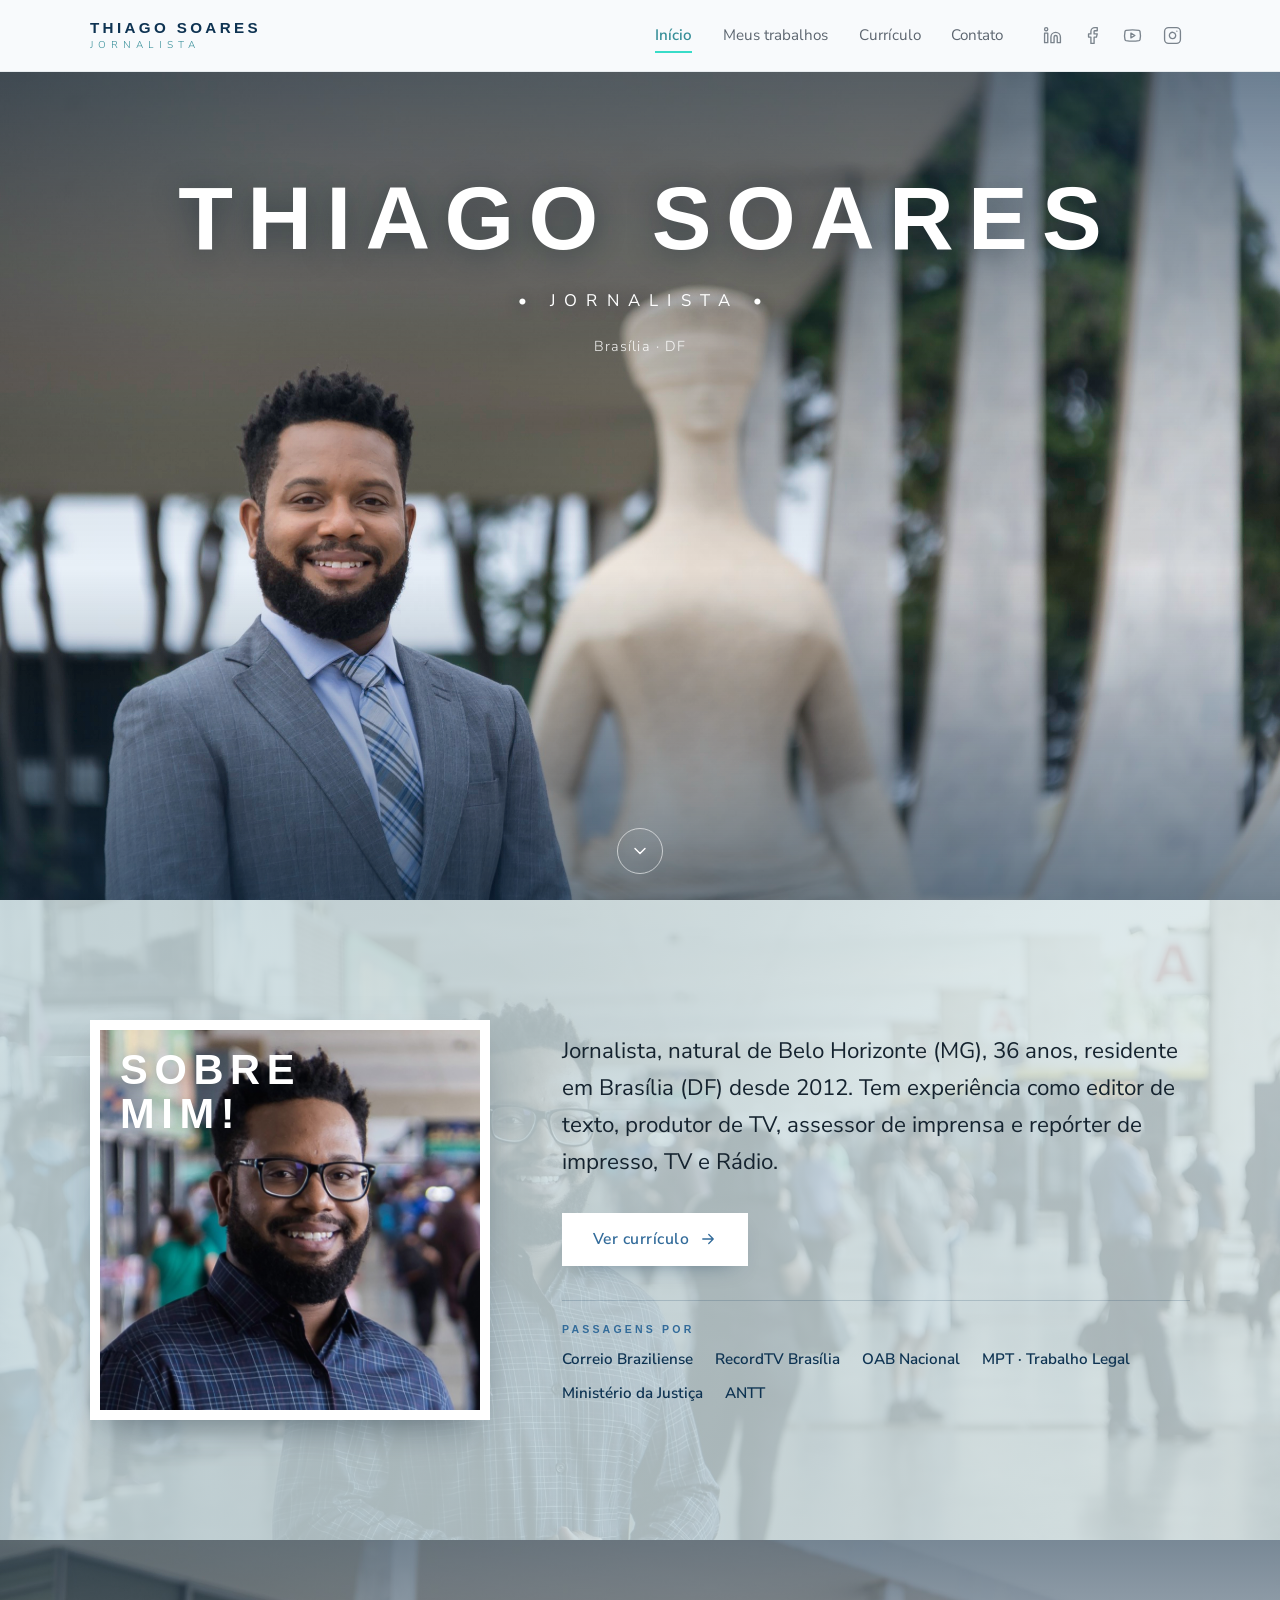
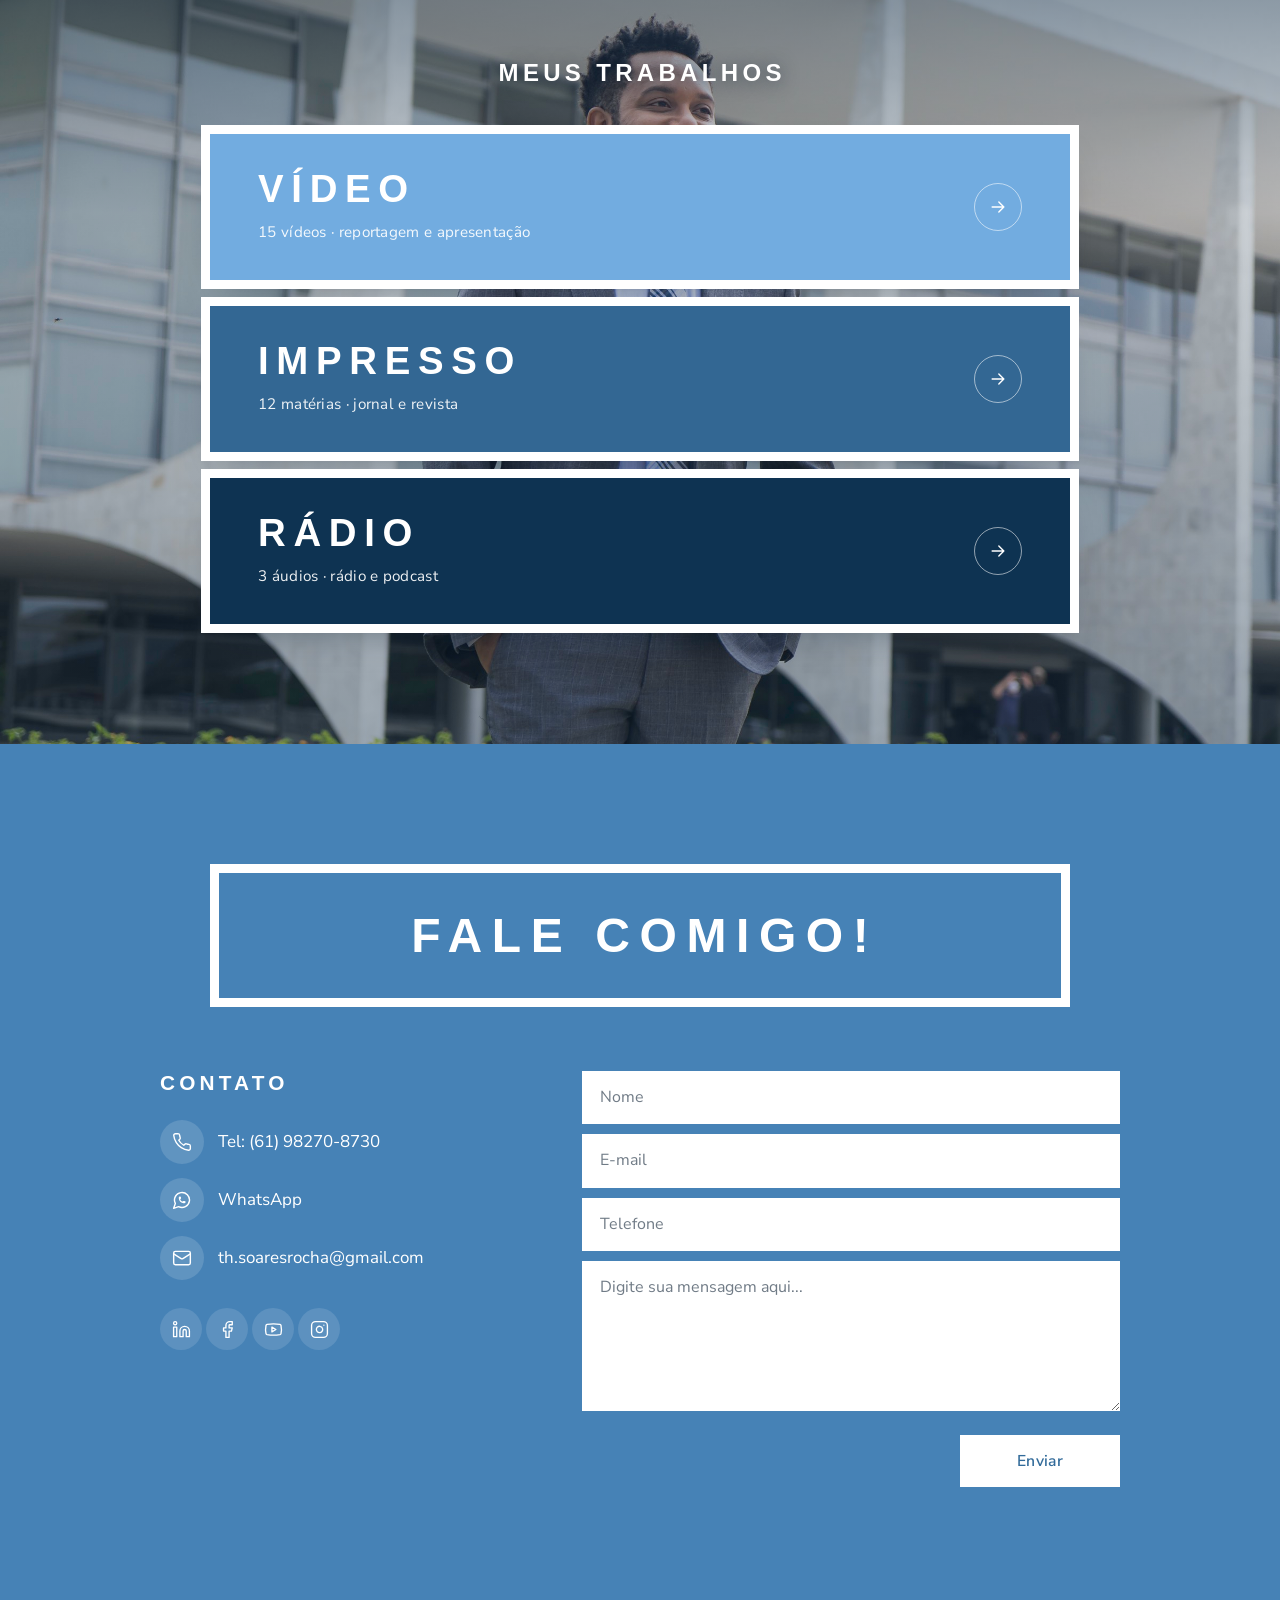
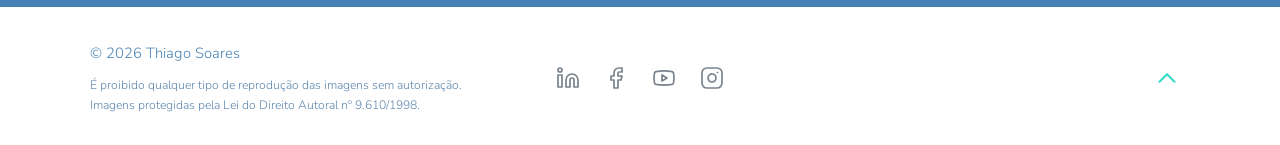
==== index.html @ 38321d19 "Site de portfólio do jornalista Thiago Soares Recriação em HTML estático do antigo site Wix, com as " ====
<!doctype html>
<html lang="pt-BR" class="sem-js">
<head>
<meta charset="utf-8">
<meta name="viewport" content="width=device-width, initial-scale=1, viewport-fit=cover">
<title>Thiago Soares | Jornalista em Brasília</title>
<meta name="description" content="Thiago Soares, jornalista em Brasília. Reportagem e apresentação em TV, texto para jornal e revista, rádio e assessoria de imprensa.">
<meta name="theme-color" content="#326b9a">
<meta property="og:type" content="website">
<meta property="og:locale" content="pt_BR">
<meta property="og:title" content="Thiago Soares | Jornalista em Brasília">
<meta property="og:description" content="Thiago Soares, jornalista em Brasília. Reportagem e apresentação em TV, texto para jornal e revista, rádio e assessoria de imprensa.">
<meta property="og:image" content="https://luisgustavodebiasi.github.io/thiago-soares/assets/img/og.jpg">
<meta property="og:url" content="https://luisgustavodebiasi.github.io/thiago-soares/">
<link rel="canonical" href="https://luisgustavodebiasi.github.io/thiago-soares/">
<meta name="twitter:card" content="summary_large_image">
<link rel="icon" href="favicon.svg" type="image/svg+xml">
<link rel="preconnect" href="https://fonts.googleapis.com">
<link rel="preconnect" href="https://fonts.gstatic.com" crossorigin>
<link rel="stylesheet" href="https://fonts.googleapis.com/css2?family=Nunito+Sans:ital,wght@0,300;0,400;0,600;0,700;1,300&family=Syncopate:wght@400;700&display=swap">
<link rel="stylesheet" href="assets/css/style.css">
<link rel="preload" as="image" href="assets/img/fotos/hero-1200.jpg" imagesrcset="assets/img/fotos/hero-1200.jpg 1200w, assets/img/fotos/hero-2400.jpg 2400w" imagesizes="100vw">
<script type="application/ld+json">{"@context": "https://schema.org", "@type": "Person", "name": "Thiago Soares", "jobTitle": "Jornalista", "email": "mailto:th.soaresrocha@gmail.com", "telephone": "+5561982708730", "address": {"@type": "PostalAddress", "addressLocality": "Brasília", "addressRegion": "DF", "addressCountry": "BR"}, "alumniOf": "Pontifícia Universidade Católica de Minas Gerais (PUC-Minas)", "sameAs": ["https://www.linkedin.com/in/thiago-soares-brasilia/", "https://www.facebook.com/tsoaresrocha", "https://www.youtube.com/channel/UCLXPtACKpT0Ekjcs_2wq9fQ", "https://www.instagram.com/tsoaresrocha/"]}</script>
</head>
<body>
<a class="pular" href="#conteudo">Pular para o conteúdo</a>
<header class="topo">
  <div class="container">
    <a class="logo" href="index.html" aria-label="Thiago Soares, página inicial"><strong>THIAGO SOARES</strong><span>Jornalista</span></a>
    <button class="botao-menu" type="button" aria-controls="menu" aria-expanded="false" aria-label="Abrir menu"><svg class="tres" viewBox="0 0 24 24" fill="none" stroke="currentColor" stroke-width="1.7" stroke-linecap="round" stroke-linejoin="round" aria-hidden="true"><path d="M4 7h16M4 12h16M4 17h16"/></svg><svg class="x" viewBox="0 0 24 24" fill="none" stroke="currentColor" stroke-width="1.7" stroke-linecap="round" stroke-linejoin="round" aria-hidden="true"><path d="M18 6 6 18M6 6l12 12"/></svg></button>
    <nav id="menu" class="menu" aria-label="Principal">
      <ul><li><a href="index.html" aria-current="page">Início</a></li><li class="sub"><a href="trabalhos.html">Meus trabalhos</a><ul><li><a href="video.html">Vídeo</a></li><li><a href="impresso.html">Impresso</a></li><li><a href="radio.html">Rádio</a></li></ul></li><li><a href="curriculo.html">Currículo</a></li><li><a href="index.html#contato">Contato</a></li></ul>
      <div class="redes"><a href="https://www.linkedin.com/in/thiago-soares-brasilia/" target="_blank" rel="noopener" aria-label="LinkedIn"><svg viewBox="0 0 24 24" fill="none" stroke="currentColor" stroke-width="1.7" stroke-linecap="round" stroke-linejoin="round" aria-hidden="true"><path d="M16 8a6 6 0 0 1 6 6v7h-4v-7a2 2 0 0 0-4 0v7h-4v-7a6 6 0 0 1 6-6z"/><rect x="2" y="9" width="4" height="12"/><circle cx="4" cy="4" r="2"/></svg></a><a href="https://www.facebook.com/tsoaresrocha" target="_blank" rel="noopener" aria-label="Facebook"><svg viewBox="0 0 24 24" fill="none" stroke="currentColor" stroke-width="1.7" stroke-linecap="round" stroke-linejoin="round" aria-hidden="true"><path d="M18 2h-3a5 5 0 0 0-5 5v3H7v4h3v8h4v-8h3l1-4h-4V7a1 1 0 0 1 1-1h3z"/></svg></a><a href="https://www.youtube.com/channel/UCLXPtACKpT0Ekjcs_2wq9fQ" target="_blank" rel="noopener" aria-label="YouTube"><svg viewBox="0 0 24 24" fill="none" stroke="currentColor" stroke-width="1.7" stroke-linecap="round" stroke-linejoin="round" aria-hidden="true"><path d="M2.5 17a24.1 24.1 0 0 1 0-10 2 2 0 0 1 1.4-1.4 49.6 49.6 0 0 1 16.2 0A2 2 0 0 1 21.5 7a24.1 24.1 0 0 1 0 10 2 2 0 0 1-1.4 1.4 49.6 49.6 0 0 1-16.2 0A2 2 0 0 1 2.5 17"/><path d="m10 15 5-3-5-3z"/></svg></a><a href="https://www.instagram.com/tsoaresrocha/" target="_blank" rel="noopener" aria-label="Instagram"><svg viewBox="0 0 24 24" fill="none" stroke="currentColor" stroke-width="1.7" stroke-linecap="round" stroke-linejoin="round" aria-hidden="true"><rect x="2" y="2" width="20" height="20" rx="5"/><path d="M16 11.37A4 4 0 1 1 12.63 8 4 4 0 0 1 16 11.37z"/><path d="M17.5 6.5h.01"/></svg></a></div>
    </nav>
  </div>
</header>
<main id="conteudo">
<section class="hero">
  <picture>
    <img src="assets/img/fotos/hero-1200.jpg" srcset="assets/img/fotos/hero-1200.jpg 1200w, assets/img/fotos/hero-2400.jpg 2400w" sizes="100vw"
      alt="Thiago Soares de terno em frente à estátua da Justiça, no Supremo Tribunal Federal" fetchpriority="high">
  </picture>
  <div class="hero-texto">
    <h1><span>Thiago</span> <span>Soares</span></h1>
    <span class="assinatura">• Jornalista •</span>
    <p class="hero-local">Brasília · DF</p>
  </div>
  <a class="rolar" href="#sobre" aria-label="Ir para Sobre mim"><svg viewBox="0 0 24 24" fill="none" stroke="currentColor" stroke-width="1.7" stroke-linecap="round" stroke-linejoin="round" aria-hidden="true"><path d="m6 9 6 6 6-6"/></svg></a>
</section>

<section class="secao secao-foto sobre" id="sobre">
  <div class="fundo"><img src="assets/img/fotos/aeroporto-1000.jpg" srcset="assets/img/fotos/aeroporto-1000.jpg 1000w, assets/img/fotos/aeroporto-2000.jpg 2000w" sizes="100vw" alt="" loading="lazy"></div>
  <div class="container sobre-grade">
    <figure class="retrato revela">
      <img src="assets/img/fotos/retrato-800.jpg" alt="Retrato de Thiago Soares, sorrindo, de óculos e camisa xadrez" loading="lazy" width="800" height="809">
      <figcaption>Sobre<br>mim!</figcaption>
    </figure>
    <div class="sobre-texto revela">
      <p class="lead">Jornalista, natural de Belo Horizonte (MG), 36 anos, residente em Brasília (DF) desde 2012. Tem experiência como editor de texto, produtor de TV, assessor de imprensa e repórter de impresso, TV e Rádio.</p>
      <a class="botao" href="curriculo.html">Ver currículo <svg viewBox="0 0 24 24" fill="none" stroke="currentColor" stroke-width="1.7" stroke-linecap="round" stroke-linejoin="round" aria-hidden="true"><path d="M5 12h14M13 6l6 6-6 6"/></svg></a>
      <div class="passagens">
        <h3>Passagens por</h3>
        <ul><li>Correio Braziliense</li><li>RecordTV Brasília</li><li>OAB Nacional</li><li>MPT · Trabalho Legal</li><li>Ministério da Justiça</li><li>ANTT</li></ul>
      </div>
    </div>
  </div>
</section>

<section class="secao secao-foto categorias" id="trabalhos">
  <div class="fundo"><img src="assets/img/fotos/planalto-1200.jpg" srcset="assets/img/fotos/planalto-1200.jpg 1200w, assets/img/fotos/planalto-2400.jpg 2400w" sizes="100vw" alt="" loading="lazy"></div>
  <div class="container">
    <h2 class="titulo-secao marca-titulo revela">Meus trabalhos</h2>
    <div class="faixas "><a class="faixa video revela" href="video.html"><span><strong>Vídeo</strong><small>15 vídeos · reportagem e apresentação</small></span><span class="seta"><svg viewBox="0 0 24 24" fill="none" stroke="currentColor" stroke-width="1.7" stroke-linecap="round" stroke-linejoin="round" aria-hidden="true"><path d="M5 12h14M13 6l6 6-6 6"/></svg></span></a><a class="faixa impresso revela" href="impresso.html"><span><strong>Impresso</strong><small>12 matérias · jornal e revista</small></span><span class="seta"><svg viewBox="0 0 24 24" fill="none" stroke="currentColor" stroke-width="1.7" stroke-linecap="round" stroke-linejoin="round" aria-hidden="true"><path d="M5 12h14M13 6l6 6-6 6"/></svg></span></a><a class="faixa radio revela" href="radio.html"><span><strong>Rádio</strong><small>3 áudios · rádio e podcast</small></span><span class="seta"><svg viewBox="0 0 24 24" fill="none" stroke="currentColor" stroke-width="1.7" stroke-linecap="round" stroke-linejoin="round" aria-hidden="true"><path d="M5 12h14M13 6l6 6-6 6"/></svg></span></a></div>
  </div>
</section>

<section class="secao contato" id="contato">
  <div class="container">
    <div class="moldura revela"><h2>Fale comigo!</h2></div>
    <div class="contato-grade">
      <div class="revela">
        <h3>Contato</h3>
        <ul class="canais">
          <li><a href="tel:+5561982708730"><span class="icone"><svg viewBox="0 0 24 24" fill="none" stroke="currentColor" stroke-width="1.7" stroke-linecap="round" stroke-linejoin="round" aria-hidden="true"><path d="M22 16.92v3a2 2 0 0 1-2.18 2 19.8 19.8 0 0 1-8.63-3.07 19.5 19.5 0 0 1-6-6A19.8 19.8 0 0 1 2.12 4.18 2 2 0 0 1 4.11 2h3a2 2 0 0 1 2 1.72c.13.96.36 1.9.7 2.81a2 2 0 0 1-.45 2.11L8.1 9.9a16 16 0 0 0 6 6l1.27-1.27a2 2 0 0 1 2.11-.45c.91.34 1.85.57 2.81.7A2 2 0 0 1 22 16.92z"/></svg></span><span>Tel: (61) 98270-8730</span></a></li>
          <li><a href="https://wa.me/5561982708730" target="_blank" rel="noopener"><span class="icone"><svg viewBox="0 0 24 24" fill="none" stroke="currentColor" stroke-width="1.7" stroke-linecap="round" stroke-linejoin="round" aria-hidden="true"><path d="M7.9 20A9 9 0 1 0 4 16.1L2 22Z"/><path d="M9 10a.5.5 0 0 0 1 0V9a.5.5 0 0 0-1 0v1a5 5 0 0 0 5 5h1a.5.5 0 0 0 0-1h-1a.5.5 0 0 0 0 1"/></svg></span><span>WhatsApp</span></a></li>
          <li><a href="mailto:th.soaresrocha@gmail.com"><span class="icone"><svg viewBox="0 0 24 24" fill="none" stroke="currentColor" stroke-width="1.7" stroke-linecap="round" stroke-linejoin="round" aria-hidden="true"><rect x="2" y="4" width="20" height="16" rx="2"/><path d="m22 7-8.97 5.7a1.94 1.94 0 0 1-2.06 0L2 7"/></svg></span><span>th.soaresrocha@gmail.com</span></a></li>
        </ul>
        <div class="redes"><a href="https://www.linkedin.com/in/thiago-soares-brasilia/" target="_blank" rel="noopener" aria-label="LinkedIn"><svg viewBox="0 0 24 24" fill="none" stroke="currentColor" stroke-width="1.7" stroke-linecap="round" stroke-linejoin="round" aria-hidden="true"><path d="M16 8a6 6 0 0 1 6 6v7h-4v-7a2 2 0 0 0-4 0v7h-4v-7a6 6 0 0 1 6-6z"/><rect x="2" y="9" width="4" height="12"/><circle cx="4" cy="4" r="2"/></svg></a><a href="https://www.facebook.com/tsoaresrocha" target="_blank" rel="noopener" aria-label="Facebook"><svg viewBox="0 0 24 24" fill="none" stroke="currentColor" stroke-width="1.7" stroke-linecap="round" stroke-linejoin="round" aria-hidden="true"><path d="M18 2h-3a5 5 0 0 0-5 5v3H7v4h3v8h4v-8h3l1-4h-4V7a1 1 0 0 1 1-1h3z"/></svg></a><a href="https://www.youtube.com/channel/UCLXPtACKpT0Ekjcs_2wq9fQ" target="_blank" rel="noopener" aria-label="YouTube"><svg viewBox="0 0 24 24" fill="none" stroke="currentColor" stroke-width="1.7" stroke-linecap="round" stroke-linejoin="round" aria-hidden="true"><path d="M2.5 17a24.1 24.1 0 0 1 0-10 2 2 0 0 1 1.4-1.4 49.6 49.6 0 0 1 16.2 0A2 2 0 0 1 21.5 7a24.1 24.1 0 0 1 0 10 2 2 0 0 1-1.4 1.4 49.6 49.6 0 0 1-16.2 0A2 2 0 0 1 2.5 17"/><path d="m10 15 5-3-5-3z"/></svg></a><a href="https://www.instagram.com/tsoaresrocha/" target="_blank" rel="noopener" aria-label="Instagram"><svg viewBox="0 0 24 24" fill="none" stroke="currentColor" stroke-width="1.7" stroke-linecap="round" stroke-linejoin="round" aria-hidden="true"><rect x="2" y="2" width="20" height="20" rx="5"/><path d="M16 11.37A4 4 0 1 1 12.63 8 4 4 0 0 1 16 11.37z"/><path d="M17.5 6.5h.01"/></svg></a></div>
      </div>
      <form class="formulario revela" data-contato data-para="th.soaresrocha@gmail.com" data-endpoint="" novalidate>
        <label><span class="visualmente-oculto">Nome</span><input name="nome" type="text" placeholder="Nome" autocomplete="name" required></label>
        <label><span class="visualmente-oculto">E-mail</span><input name="email" type="email" placeholder="E-mail" autocomplete="email" required></label>
        <label><span class="visualmente-oculto">Telefone</span><input name="telefone" type="tel" placeholder="Telefone" autocomplete="tel"></label>
        <label><span class="visualmente-oculto">Mensagem</span><textarea name="mensagem" placeholder="Digite sua mensagem aqui..." required></textarea></label>
        <div class="rodape-form">
          <p class="status" role="status" aria-live="polite"></p>
          <button class="botao" type="submit">Enviar</button>
        </div>
      </form>
    </div>
  </div>
</section>
</main>
<footer class="rodape">
  <div class="container">
    <div>
      <p>© 2026 Thiago Soares</p>
      <p class="direitos">É proibido qualquer tipo de reprodução das imagens sem autorização.<br>Imagens protegidas pela Lei do Direito Autoral nº 9.610/1998.</p>
    </div>
    <div class="redes"><a href="https://www.linkedin.com/in/thiago-soares-brasilia/" target="_blank" rel="noopener" aria-label="LinkedIn"><svg viewBox="0 0 24 24" fill="none" stroke="currentColor" stroke-width="1.7" stroke-linecap="round" stroke-linejoin="round" aria-hidden="true"><path d="M16 8a6 6 0 0 1 6 6v7h-4v-7a2 2 0 0 0-4 0v7h-4v-7a6 6 0 0 1 6-6z"/><rect x="2" y="9" width="4" height="12"/><circle cx="4" cy="4" r="2"/></svg></a><a href="https://www.facebook.com/tsoaresrocha" target="_blank" rel="noopener" aria-label="Facebook"><svg viewBox="0 0 24 24" fill="none" stroke="currentColor" stroke-width="1.7" stroke-linecap="round" stroke-linejoin="round" aria-hidden="true"><path d="M18 2h-3a5 5 0 0 0-5 5v3H7v4h3v8h4v-8h3l1-4h-4V7a1 1 0 0 1 1-1h3z"/></svg></a><a href="https://www.youtube.com/channel/UCLXPtACKpT0Ekjcs_2wq9fQ" target="_blank" rel="noopener" aria-label="YouTube"><svg viewBox="0 0 24 24" fill="none" stroke="currentColor" stroke-width="1.7" stroke-linecap="round" stroke-linejoin="round" aria-hidden="true"><path d="M2.5 17a24.1 24.1 0 0 1 0-10 2 2 0 0 1 1.4-1.4 49.6 49.6 0 0 1 16.2 0A2 2 0 0 1 21.5 7a24.1 24.1 0 0 1 0 10 2 2 0 0 1-1.4 1.4 49.6 49.6 0 0 1-16.2 0A2 2 0 0 1 2.5 17"/><path d="m10 15 5-3-5-3z"/></svg></a><a href="https://www.instagram.com/tsoaresrocha/" target="_blank" rel="noopener" aria-label="Instagram"><svg viewBox="0 0 24 24" fill="none" stroke="currentColor" stroke-width="1.7" stroke-linecap="round" stroke-linejoin="round" aria-hidden="true"><rect x="2" y="2" width="20" height="20" rx="5"/><path d="M16 11.37A4 4 0 1 1 12.63 8 4 4 0 0 1 16 11.37z"/><path d="M17.5 6.5h.01"/></svg></a></div>
    <a class="voltar-topo" href="#conteudo" aria-label="Voltar ao topo"><svg viewBox="0 0 24 24" fill="none" stroke="currentColor" stroke-width="1.7" stroke-linecap="round" stroke-linejoin="round" aria-hidden="true"><path d="m18 15-6-6-6 6"/></svg></a>
  </div>
</footer>
<script src="assets/js/main.js" defer></script>
</body>
</html>
---- assets/css/style.css ----
/* ==========================================================================
   Thiago Soares · Jornalista
   Paleta herdada do site antigo (Wix), com tipografia larga em caixa alta.
   ========================================================================== */

:root {
  /* azuis */
  --azul-950: #0a2740;
  --azul-900: #0e3352;
  --azul-800: #1d4b73;
  --azul-700: #326b9a;
  --azul-600: #336793;
  --azul-500: #4682b6;
  --azul-300: #72ace0;
  /* verde-água */
  --agua-700: #368e98;
  --agua-500: #44b9c2;
  --agua-400: #6eb7c2;
  --agua-300: #73c0cc;
  --destaque: #38dcc8;

  --branco: #ffffff;
  --papel: #f5f8fb;
  --tinta: #1b2a38;
  --cinza: #6b7884;
  --linha: rgba(255, 255, 255, 0.22);

  --fonte-titulo: "Syncopate", "Arial Black", sans-serif;
  --fonte-texto: "Nunito Sans", "Avenir Next", "Avenir", "Segoe UI", sans-serif;

  --largura: 1180px;
  --gutter: clamp(16px, 4vw, 40px);
  --topo: 72px;
  --raio: 4px;
  --sombra: 0 18px 40px -18px rgba(5, 22, 38, 0.55);
  --transicao: 220ms cubic-bezier(0.2, 0.7, 0.2, 1);
}

/* ---------- base ---------- */
*, *::before, *::after { box-sizing: border-box; }
html { -webkit-text-size-adjust: 100%; scroll-behavior: smooth; scroll-padding-top: calc(var(--topo) + 12px); }
body {
  margin: 0;
  font-family: var(--fonte-texto);
  font-weight: 300;
  font-size: 1.0625rem;
  line-height: 1.7;
  color: var(--branco);
  background: var(--azul-700);
  overflow-x: hidden;
}
img, video, svg { display: block; max-width: 100%; }
img { height: auto; }
a { color: inherit; }
p { margin: 0 0 1em; }
h1, h2, h3, h4 { margin: 0; font-weight: 700; line-height: 1.2; }
button { font: inherit; color: inherit; cursor: pointer; }
:focus-visible { outline: 2px solid var(--destaque); outline-offset: 3px; }

.pular { position: absolute; left: -999px; top: 8px; z-index: 200; background: var(--branco); color: var(--azul-900); padding: 10px 16px; border-radius: var(--raio); }
.pular:focus { left: 8px; }

.container { width: 100%; max-width: var(--largura); margin: 0 auto; padding: 0 var(--gutter); }
.estreito { max-width: 860px; }
.visualmente-oculto { position: absolute !important; width: 1px; height: 1px; overflow: hidden; clip: rect(0 0 0 0); white-space: nowrap; }

/* ---------- tipografia de marca ---------- */
.marca-titulo {
  font-family: var(--fonte-titulo);
  font-weight: 700;
  text-transform: uppercase;
  letter-spacing: 0.18em;
  line-height: 1.1;
}
.assinatura {
  font-family: var(--fonte-texto);
  font-weight: 400;
  text-transform: uppercase;
  letter-spacing: 0.55em;
  font-size: clamp(0.78rem, 1.6vw, 1.05rem);
  padding-left: 0.55em; /* compensa o espaçamento da última letra */
}
.sobretitulo {
  display: inline-block;
  font-family: var(--fonte-titulo);
  font-size: 0.72rem;
  letter-spacing: 0.28em;
  text-transform: uppercase;
  color: var(--destaque);
  margin-bottom: 14px;
}

/* moldura branca: o elemento-assinatura do site antigo */
.moldura {
  display: block;
  border: clamp(5px, 0.8vw, 9px) solid var(--branco);
  padding: clamp(18px, 3.2vw, 34px) clamp(16px, 3vw, 40px);
  text-align: center;
}
.moldura h1, .moldura h2 {
  font-family: var(--fonte-titulo);
  font-weight: 700;
  text-transform: uppercase;
  letter-spacing: 0.2em;
  font-size: clamp(1.35rem, 4.6vw, 3rem);
  padding-left: 0.2em;
  overflow-wrap: anywhere;
}

/* ---------- cabeçalho ---------- */
.topo {
  position: sticky; top: 0; z-index: 100;
  height: var(--topo);
  background: rgba(255, 255, 255, 0.97);
  color: var(--tinta);
  border-bottom: 1px solid rgba(14, 51, 82, 0.08);
  transition: box-shadow var(--transicao);
}
.topo.rolou { box-shadow: 0 8px 24px -14px rgba(14, 51, 82, 0.45); }
.topo .container { height: 100%; display: flex; align-items: center; justify-content: space-between; gap: 24px; }
.logo { display: flex; flex-direction: column; text-decoration: none; line-height: 1; }
.logo strong { font-family: var(--fonte-titulo); font-size: 0.95rem; letter-spacing: 0.22em; color: var(--azul-900); }
.logo span { font-size: 0.62rem; letter-spacing: 0.5em; text-transform: uppercase; color: var(--agua-700); margin-top: 6px; }

.menu { display: flex; align-items: center; gap: clamp(14px, 2.4vw, 34px); }
.menu ul { list-style: none; margin: 0; padding: 0; display: flex; align-items: center; gap: clamp(14px, 2.4vw, 34px); }
.menu a { text-decoration: none; font-weight: 400; font-size: 0.95rem; color: #5d6670; transition: color var(--transicao); position: relative; }
.menu a:hover { color: var(--azul-700); }
.menu a[aria-current="page"], .menu .ativo > a { color: var(--agua-700); font-weight: 600; }
.menu a[aria-current="page"]::after { content: ""; position: absolute; left: 0; right: 0; bottom: -8px; height: 2px; background: var(--destaque); }

.sub { position: relative; }
.sub > ul {
  position: absolute; top: calc(100% + 14px); left: 50%; transform: translate(-50%, 6px);
  flex-direction: column; align-items: stretch; gap: 0;
  min-width: 170px; padding: 8px 0; background: var(--branco);
  border-radius: var(--raio); box-shadow: 0 14px 34px -14px rgba(14, 51, 82, 0.5);
  opacity: 0; visibility: hidden; transition: opacity var(--transicao), transform var(--transicao), visibility var(--transicao);
}
.sub > ul::before { content: ""; position: absolute; inset: -16px 0 auto; height: 16px; }
.sub:hover > ul, .sub:focus-within > ul { opacity: 1; visibility: visible; transform: translate(-50%, 0); }
.sub > ul a { display: block; padding: 8px 20px; }
.sub > ul a[aria-current="page"]::after { display: none; }

.redes { display: flex; align-items: center; gap: 4px; }
.redes a { display: grid; place-items: center; width: 36px; height: 36px; border-radius: 50%; color: #7a838c; transition: color var(--transicao), background var(--transicao); }
.redes a:hover { color: var(--azul-700); background: rgba(50, 107, 154, 0.08); }
.redes svg { width: 19px; height: 19px; }

.botao-menu { display: none; background: none; border: 0; padding: 8px; margin-right: -8px; color: var(--azul-900); }
.botao-menu svg { width: 28px; height: 28px; }
.botao-menu .x, .botao-menu[aria-expanded="true"] .tres { display: none; }
.botao-menu[aria-expanded="true"] .x { display: block; }

@media (max-width: 880px) {
  .botao-menu { display: block; }
  .menu {
    position: fixed; inset: var(--topo) 0 0 0;
    flex-direction: column; align-items: stretch; justify-content: flex-start; gap: 0;
    padding: 24px var(--gutter) 40px; background: var(--branco);
    overflow-y: auto; opacity: 0; visibility: hidden; transform: translateY(-8px);
    transition: opacity var(--transicao), transform var(--transicao), visibility var(--transicao);
  }
  .menu.aberto { opacity: 1; visibility: visible; transform: none; }
  .menu ul { flex-direction: column; align-items: stretch; gap: 0; }
  .menu > ul > li { border-bottom: 1px solid #e7edf2; }
  .menu a { display: block; padding: 16px 0; font-size: 1.15rem; color: var(--azul-900); }
  .menu a[aria-current="page"]::after { display: none; }
  .sub > ul { position: static; transform: none; opacity: 1; visibility: visible; box-shadow: none; padding: 0 0 10px 16px; min-width: 0; }
  .sub > ul::before { display: none; }
  .sub > ul a { padding: 10px 0; font-size: 1.02rem; color: #4d5864; }
  .menu .redes { margin-top: 28px; justify-content: center; gap: 12px; }
  .redes a { width: 44px; height: 44px; }
  body.menu-aberto { overflow: hidden; }
}

/* ---------- botões ---------- */
.botao {
  display: inline-flex; align-items: center; justify-content: center; gap: 10px;
  min-height: 48px; padding: 12px 30px;
  border: 1px solid var(--branco); border-radius: 0;
  background: var(--branco); color: var(--azul-700);
  font-weight: 600; font-size: 0.98rem; letter-spacing: 0.03em; text-decoration: none;
  transition: background var(--transicao), color var(--transicao), transform var(--transicao);
}
.botao:hover { background: transparent; color: var(--branco); }
.botao.vazado { background: transparent; color: var(--branco); }
.botao.vazado:hover { background: var(--branco); color: var(--azul-700); }
.botao svg { width: 18px; height: 18px; flex: none; }

/* ---------- capa (hero) ---------- */
.hero {
  position: relative;
  min-height: calc(100svh - var(--topo));
  min-height: max(560px, calc(100svh - var(--topo)));
  display: flex; flex-direction: column; align-items: center;
  text-align: center; overflow: hidden; isolation: isolate;
  background: var(--azul-900);
}
.hero picture, .hero picture img { position: absolute; inset: 0; width: 100%; height: 100%; }
.hero picture img { object-fit: cover; object-position: 30% 30%; z-index: -2; animation: aproxima 14s ease-out both; }
.hero::after {
  content: ""; position: absolute; inset: 0; z-index: -1;
  background:
    linear-gradient(180deg, rgba(10, 39, 64, 0.55) 0%, rgba(10, 39, 64, 0.12) 38%, rgba(10, 39, 64, 0) 60%, rgba(10, 39, 64, 0.55) 100%);
}
.hero-texto { padding-top: clamp(48px, 11vh, 120px); padding-inline: var(--gutter); }
.hero h1 {
  font-family: var(--fonte-titulo); font-weight: 700; text-transform: uppercase;
  font-size: clamp(2rem, 7.2vw, 5.6rem); letter-spacing: 0.16em; padding-left: 0.16em;
  line-height: 1.05; text-shadow: 0 4px 30px rgba(5, 22, 38, 0.45);
}
.hero .assinatura { display: block; margin-top: 22px; text-shadow: 0 2px 14px rgba(5, 22, 38, 0.6); }
.hero-local { margin-top: 18px; font-size: 0.9rem; letter-spacing: 0.08em; opacity: 0.9; }
.rolar {
  position: absolute; bottom: 26px; left: 50%; transform: translateX(-50%);
  display: grid; place-items: center; width: 46px; height: 46px; border-radius: 50%;
  border: 1px solid rgba(255, 255, 255, 0.6); color: var(--branco); text-decoration: none;
  animation: flutua 2.4s ease-in-out infinite;
}
.rolar svg { width: 20px; height: 20px; }
@keyframes aproxima { from { transform: scale(1.08); } to { transform: scale(1); } }
@keyframes flutua { 0%, 100% { transform: translate(-50%, 0); } 50% { transform: translate(-50%, 6px); } }

@media (max-width: 700px) {
  .hero picture img { object-position: 24% 20%; }
  .hero h1 { letter-spacing: 0.1em; padding-left: 0.1em; }
  .hero h1 span { display: block; }
}

/* ---------- seções ---------- */
.secao { position: relative; padding: clamp(64px, 10vw, 120px) 0; }
.secao-foto { isolation: isolate; overflow: hidden; }
.secao-foto > .fundo { position: absolute; inset: 0; z-index: -2; }
.secao-foto > .fundo img { width: 100%; height: 100%; object-fit: cover; }
.secao-foto::before { content: ""; position: absolute; inset: 0; z-index: -1; }

/* sobre mim */
.sobre::before { background: linear-gradient(90deg, rgba(198, 216, 220, 0.86), rgba(214, 228, 230, 0.78)); }
.sobre .fundo img { object-position: 50% 40%; filter: saturate(0.6); }
.sobre-grade { display: grid; grid-template-columns: minmax(0, 400px) minmax(0, 1fr); gap: clamp(32px, 6vw, 72px); align-items: center; }
.retrato { position: relative; margin: 0; border: 10px solid var(--branco); box-shadow: var(--sombra); background: var(--branco); }
.retrato img { width: 100%; aspect-ratio: 1 / 1; object-fit: cover; }
.retrato figcaption {
  position: absolute; top: 18px; left: 20px; right: 20px;
  font-family: var(--fonte-titulo); font-weight: 700; text-transform: uppercase;
  font-size: clamp(1.7rem, 4.4vw, 2.6rem); letter-spacing: 0.16em; line-height: 1.05;
  color: var(--branco); text-shadow: 0 2px 18px rgba(5, 22, 38, 0.35);
}
.sobre-texto { color: var(--tinta); }
.sobre-texto .lead { font-size: clamp(1.15rem, 2vw, 1.4rem); font-weight: 400; line-height: 1.65; color: #15232f; }
.sobre-texto .botao { background: var(--branco); color: var(--azul-700); border-color: var(--branco); margin-top: 10px; box-shadow: 0 10px 24px -16px rgba(14, 51, 82, 0.7); }
.sobre-texto .botao:hover { background: var(--azul-700); color: var(--branco); border-color: var(--azul-700); }
.passagens { margin-top: 34px; padding-top: 22px; border-top: 1px solid rgba(14, 51, 82, 0.18); }
.passagens h3 { font-family: var(--fonte-titulo); font-size: 0.66rem; letter-spacing: 0.3em; color: var(--azul-700); margin-bottom: 12px; text-transform: uppercase; }
.passagens ul { list-style: none; margin: 0; padding: 0; display: flex; flex-wrap: wrap; gap: 8px 22px; }
.passagens li { font-weight: 600; font-size: 0.95rem; color: var(--azul-900); }
@media (max-width: 760px) {
  .sobre-grade { grid-template-columns: 1fr; }
  .retrato { max-width: 420px; margin: 0 auto; }
}

/* categorias (vídeo / impresso / rádio) */
.categorias::before { background: linear-gradient(180deg, rgba(10, 39, 64, 0.55) 0%, rgba(10, 39, 64, 0.18) 34%, rgba(10, 39, 64, 0.38) 100%); }
.categorias .fundo img { object-position: 50% 30%; }
.categorias .titulo-secao { text-align: center; margin: 0 0 clamp(28px, 4vw, 48px); padding-left: 0.18em; font-size: clamp(1rem, 2.4vw, 1.5rem); text-shadow: 0 2px 18px rgba(5, 22, 38, 0.6); }
.faixas { display: grid; gap: clamp(16px, 2.2vw, 26px); max-width: 860px; margin: 0 auto; }
.faixa {
  position: relative; display: grid; grid-template-columns: 1fr auto; align-items: center; gap: 16px;
  padding: clamp(22px, 3.4vw, 34px) clamp(22px, 4vw, 48px);
  outline: clamp(6px, 0.8vw, 9px) solid var(--branco); outline-offset: 0;
  background: var(--cor, var(--azul-500)); text-decoration: none;
  box-shadow: var(--sombra);
  transition: transform var(--transicao), background var(--transicao);
}
.faixa:hover { transform: translateY(-3px); }
.faixa strong { font-family: var(--fonte-titulo); font-weight: 700; text-transform: uppercase; letter-spacing: 0.2em; font-size: clamp(1.25rem, 4vw, 2.4rem); line-height: 1.1; }
.faixa small { display: block; margin-top: 8px; font-size: 0.95rem; font-weight: 400; opacity: 0.92; letter-spacing: 0.02em; }
.faixa .seta { display: grid; place-items: center; width: 48px; height: 48px; border-radius: 50%; border: 1px solid rgba(255, 255, 255, 0.55); transition: background var(--transicao), color var(--transicao); }
.faixa:hover .seta { background: var(--branco); color: var(--cor, var(--azul-500)); }
.faixa .seta svg { width: 20px; height: 20px; }
.faixa.video { --cor: var(--azul-300); }
.faixa.impresso { --cor: var(--azul-600); }
.faixa.radio { --cor: var(--azul-900); }
.faixas.agua .faixa.video { --cor: var(--agua-300); }
.faixas.agua .faixa.impresso { --cor: var(--agua-500); }
.faixas.agua .faixa.radio { --cor: var(--agua-700); }

/* fale comigo */
.contato { background: var(--azul-500); }
.contato .moldura { max-width: 860px; margin: 0 auto clamp(40px, 6vw, 64px); }
.contato-grade { display: grid; grid-template-columns: minmax(0, 0.8fr) minmax(0, 1.2fr); gap: clamp(28px, 5vw, 64px); max-width: 960px; margin: 0 auto; }
.contato h3 { font-family: var(--fonte-titulo); text-transform: uppercase; letter-spacing: 0.2em; font-size: clamp(1rem, 2vw, 1.3rem); margin-bottom: 24px; }
.canais { list-style: none; margin: 0 0 28px; padding: 0; display: grid; gap: 14px; }
.canais a { display: flex; align-items: center; gap: 14px; text-decoration: none; font-weight: 400; word-break: break-word; }
.canais a:hover span:last-child { text-decoration: underline; text-underline-offset: 4px; }
.canais .icone { display: grid; place-items: center; flex: none; width: 44px; height: 44px; border-radius: 50%; background: rgba(255, 255, 255, 0.14); }
.canais svg { width: 20px; height: 20px; }
.contato .redes a { color: var(--branco); background: rgba(255, 255, 255, 0.12); width: 42px; height: 42px; }
.contato .redes a:hover { background: var(--branco); color: var(--azul-500); }

.formulario { display: grid; gap: 10px; }
.formulario label { display: block; }
.formulario input, .formulario textarea {
  width: 100%; border: 0; border-radius: 0; background: var(--branco); color: var(--tinta);
  font: inherit; font-weight: 400; font-size: 1rem; padding: 13px 18px;
}
.formulario input::placeholder, .formulario textarea::placeholder { color: #707b86; }
.formulario textarea { min-height: 150px; resize: vertical; }
.formulario .rodape-form { display: flex; flex-wrap: wrap; align-items: center; justify-content: space-between; gap: 12px; margin-top: 4px; }
.formulario .aviso { font-size: 0.85rem; opacity: 0.88; margin: 0; max-width: 34ch; }
.formulario .botao { min-width: 160px; }
.formulario .status { font-weight: 600; margin: 0; min-height: 1.5em; }
@media (max-width: 760px) {
  .contato-grade { grid-template-columns: 1fr; }
  .formulario .botao { width: 100%; }
}

/* ---------- rodapé ---------- */
.rodape { background: var(--branco); color: var(--azul-500); padding: 34px 0 30px; }
.rodape .container { display: grid; grid-template-columns: 1fr auto 1fr; align-items: center; gap: 20px; }
.rodape p { margin: 0; font-size: 0.92rem; }
.rodape .direitos { font-size: 0.76rem; line-height: 1.6; margin-top: 10px; color: #5d86ad; }
.rodape .redes { justify-content: center; }
.rodape .redes a { color: #7a838c; width: 44px; height: 44px; }
.rodape .redes svg { width: 24px; height: 24px; }
.voltar-topo { justify-self: end; display: grid; place-items: center; width: 46px; height: 46px; color: var(--destaque); text-decoration: none; }
.voltar-topo svg { width: 30px; height: 30px; }
@media (max-width: 760px) {
  .rodape .container { grid-template-columns: 1fr; text-align: center; }
  .voltar-topo { justify-self: center; }
}

/* ---------- páginas internas ---------- */
.pagina-topo { padding: clamp(36px, 6vw, 64px) 0 clamp(28px, 4vw, 48px); }
.voltar { display: inline-flex; align-items: center; gap: 8px; margin-bottom: clamp(18px, 3vw, 28px); text-decoration: none; font-size: 0.95rem; opacity: 0.9; }
.voltar:hover { opacity: 1; }
.voltar svg { width: 26px; height: 26px; }
.pagina-topo .moldura { max-width: 860px; margin: 0 auto; }
.intro { max-width: 680px; margin: clamp(28px, 4vw, 40px) auto 0; text-align: center; font-size: clamp(1.05rem, 1.8vw, 1.2rem); letter-spacing: 0.02em; }
.pagina-corpo { padding-bottom: clamp(64px, 9vw, 110px); }

/* galeria (meus trabalhos) */
.galeria { columns: 3 260px; column-gap: 10px; }
.galeria a { display: block; margin: 0 0 10px; break-inside: avoid; position: relative; overflow: hidden; background: var(--azul-800); }
.galeria img { width: 100%; transition: transform 600ms cubic-bezier(0.2, 0.7, 0.2, 1), opacity var(--transicao); }
.galeria a:hover img { transform: scale(1.04); }
.galeria a::after { content: ""; position: absolute; inset: 0; border: 0 solid rgba(255, 255, 255, 0.9); transition: border-width var(--transicao); }
.galeria a:hover::after { border-width: 6px; }
.galeria-faixas { margin-top: clamp(48px, 7vw, 80px); }
@media (max-width: 600px) { .galeria { columns: 2; column-gap: 8px; } .galeria a { margin-bottom: 8px; } }

/* lightbox e modal de vídeo */
.janela {
  position: fixed; inset: 0; z-index: 300; display: grid; place-items: center;
  padding: clamp(12px, 3vw, 40px); background: rgba(5, 18, 30, 0.92);
  opacity: 0; visibility: hidden; transition: opacity var(--transicao), visibility var(--transicao);
}
.janela.aberta { opacity: 1; visibility: visible; }
.janela-conteudo { width: min(1100px, 100%); }
.janela img { max-height: 84svh; margin: 0 auto; width: auto; box-shadow: var(--sombra); }
.janela .tela { position: relative; aspect-ratio: 16 / 9; background: #000; box-shadow: var(--sombra); }
.janela iframe { position: absolute; inset: 0; width: 100%; height: 100%; border: 0; }
.janela .legenda { margin: 14px 0 0; text-align: center; font-weight: 400; font-size: 0.98rem; }
.janela-fechar, .janela-nav {
  position: absolute; display: grid; place-items: center; width: 48px; height: 48px;
  border: 0; border-radius: 50%; background: rgba(255, 255, 255, 0.12); color: var(--branco);
  transition: background var(--transicao);
}
.janela-fechar:hover, .janela-nav:hover { background: rgba(255, 255, 255, 0.26); }
.janela-fechar { top: 14px; right: 14px; }
.janela-nav[hidden] { display: none; }
.janela-nav.ant { left: 14px; top: 50%; transform: translateY(-50%); }
.janela-nav.prox { right: 14px; top: 50%; transform: translateY(-50%); }
.janela svg { width: 24px; height: 24px; }
@media (max-width: 700px) {
  .janela-nav { top: auto; bottom: 18px; transform: none; }
  .janela-nav.ant { left: calc(50% - 60px); top: auto; transform: none; }
  .janela-nav.prox { right: calc(50% - 60px); top: auto; transform: none; }
}

/* vídeo */
.destaque {
  position: relative; display: block; width: 100%; padding: 0; border: 0; background: #000;
  aspect-ratio: 16 / 9; overflow: hidden; box-shadow: var(--sombra); text-align: center; color: var(--branco);
}
.destaque img { position: absolute; inset: 0; width: 100%; height: 100%; object-fit: cover; opacity: 0.72; transition: opacity var(--transicao), transform 800ms cubic-bezier(0.2, 0.7, 0.2, 1); }
.destaque:hover img { opacity: 0.6; transform: scale(1.02); }
.destaque-texto { position: absolute; inset: auto 0 0 0; padding: clamp(18px, 4vw, 48px); background: linear-gradient(0deg, rgba(5, 18, 30, 0.75), transparent); }
.destaque-texto strong { display: block; font-family: var(--fonte-titulo); text-transform: uppercase; letter-spacing: 0.14em; font-size: clamp(1rem, 3.2vw, 2.2rem); line-height: 1.2; }
.destaque-texto span { display: inline-flex; align-items: center; gap: 12px; margin-top: 14px; font-weight: 600; text-decoration: underline; text-underline-offset: 5px; }
.destaque-texto svg { width: 44px; height: 44px; }

.grupo { margin-top: clamp(40px, 6vw, 72px); padding: clamp(22px, 4vw, 44px); background: rgba(110, 183, 194, 0.16); border: 1px solid var(--linha); }
.grupo-cabeca { display: flex; flex-wrap: wrap; align-items: baseline; justify-content: space-between; gap: 6px 20px; margin-bottom: clamp(18px, 3vw, 28px); }
.grupo h2 { font-family: var(--fonte-titulo); text-transform: uppercase; letter-spacing: 0.16em; font-size: clamp(1rem, 2.4vw, 1.45rem); }
.grupo-cabeca span { font-size: 0.9rem; opacity: 0.8; }
.cartoes { display: grid; grid-template-columns: repeat(auto-fill, minmax(min(100%, 280px), 1fr)); gap: clamp(18px, 2.4vw, 28px); }
.cartao-video { display: flex; flex-direction: column; padding: 0; border: 0; background: none; text-align: left; color: inherit; }
.cartao-video .miniatura { position: relative; aspect-ratio: 16 / 9; overflow: hidden; background: var(--azul-900); }
.cartao-video img { width: 100%; height: 100%; object-fit: cover; transition: transform 600ms cubic-bezier(0.2, 0.7, 0.2, 1); }
.cartao-video:hover img { transform: scale(1.05); }
.cartao-video .play {
  position: absolute; left: 50%; top: 50%; transform: translate(-50%, -50%);
  display: grid; place-items: center; width: 54px; height: 54px; border-radius: 50%;
  border: 2px solid var(--branco); background: rgba(10, 39, 64, 0.35); transition: background var(--transicao);
}
.cartao-video:hover .play { background: var(--destaque); border-color: var(--destaque); }
.cartao-video .play svg { width: 20px; height: 20px; margin-left: 3px; }
.cartao-video .duracao { position: absolute; right: 8px; bottom: 8px; padding: 2px 8px; font-size: 0.78rem; font-weight: 600; background: rgba(5, 18, 30, 0.78); }
.cartao-video h3 { margin-top: 14px; font-family: var(--fonte-texto); font-weight: 700; font-size: 1.02rem; line-height: 1.4; letter-spacing: 0.01em; }
.cartao-video p { margin: 6px 0 0; font-size: 0.9rem; opacity: 0.82; }

/* impresso */
.filtros { display: flex; flex-wrap: wrap; justify-content: center; gap: 10px; margin: 0 0 clamp(28px, 4vw, 44px); }
.filtros button { min-height: 42px; padding: 8px 20px; border: 1px solid rgba(255, 255, 255, 0.6); background: transparent; font-weight: 600; font-size: 0.92rem; transition: background var(--transicao), color var(--transicao); }
.filtros button:hover { background: rgba(255, 255, 255, 0.12); }
.filtros button[aria-pressed="true"] { background: var(--branco); color: var(--azul-700); border-color: var(--branco); }
.materias { display: grid; grid-template-columns: repeat(auto-fill, minmax(min(100%, 250px), 1fr)); gap: clamp(22px, 3vw, 36px); }
.materia { display: flex; flex-direction: column; text-decoration: none; }
.materia[hidden] { display: none; }
.materia .folha { position: relative; aspect-ratio: 3 / 4; overflow: hidden; background: var(--branco); border: 6px solid var(--branco); box-shadow: var(--sombra); }
.materia .folha img { width: 100%; height: 100%; object-fit: cover; object-position: top center; transition: transform 900ms cubic-bezier(0.2, 0.7, 0.2, 1); }
.materia:hover .folha img { transform: scale(1.06); }
.materia .ler {
  position: absolute; inset: auto 0 0; display: flex; align-items: center; justify-content: center; gap: 8px;
  padding: 12px; background: rgba(14, 51, 82, 0.92); font-weight: 600; font-size: 0.9rem;
  transform: translateY(100%); transition: transform var(--transicao);
}
.materia:hover .ler, .materia:focus-visible .ler { transform: none; }
.materia .ler svg { width: 18px; height: 18px; }
.materia .veiculo { margin-top: 18px; font-family: var(--fonte-titulo); font-size: 0.64rem; letter-spacing: 0.22em; text-transform: uppercase; color: var(--destaque); }
.materia h3 { margin-top: 8px; font-family: var(--fonte-texto); font-weight: 700; font-size: 1.12rem; line-height: 1.35; }
.materia .meta { margin-top: 6px; font-size: 0.88rem; opacity: 0.82; }
@media (hover: none) { .materia .ler { transform: none; } }

/* rádio */
.player { display: grid; grid-template-columns: minmax(0, 0.9fr) minmax(0, 1.1fr); background: var(--branco); color: var(--tinta); box-shadow: var(--sombra); }
.player-capa { position: relative; margin: 0; min-height: 100%; }
.player-capa img { width: 100%; height: 100%; object-fit: cover; aspect-ratio: 4 / 3; }
.player-corpo { padding: clamp(22px, 4vw, 44px); display: flex; flex-direction: column; }
.player-corpo .sobretitulo { color: var(--agua-700); }
.player-corpo h2 { font-family: var(--fonte-titulo); text-transform: uppercase; letter-spacing: 0.14em; font-size: clamp(1.1rem, 2.6vw, 1.6rem); color: var(--azul-900); }
.player-corpo > p { margin-top: 12px; color: #4c5966; font-size: 0.98rem; }
.tocando { margin-top: auto; padding-top: 20px; }
.tocando-titulo { font-weight: 700; color: var(--azul-900); }
.tocando-autor { font-size: 0.88rem; color: var(--cinza); }
.barra { display: grid; grid-template-columns: auto 1fr auto; align-items: center; gap: 12px; margin-top: 12px; font-size: 0.8rem; color: var(--cinza); font-variant-numeric: tabular-nums; }
.barra input[type="range"] { width: 100%; accent-color: var(--azul-700); height: 24px; margin: 0; }
.controles { display: flex; align-items: center; justify-content: center; gap: 16px; margin-top: 10px; }
.controles button { display: grid; place-items: center; border: 1px solid #c9d3dc; border-radius: 50%; width: 44px; height: 44px; background: var(--branco); color: var(--azul-900); transition: background var(--transicao), color var(--transicao), border-color var(--transicao); }
.controles button:hover { border-color: var(--azul-700); }
.controles .principal { width: 60px; height: 60px; background: var(--azul-700); border-color: var(--azul-700); color: var(--branco); }
.controles .principal:hover { background: var(--azul-900); border-color: var(--azul-900); }
.controles svg { width: 20px; height: 20px; }
.controles .principal svg { width: 26px; height: 26px; }
.faixas-audio { list-style: none; margin: 22px 0 0; padding: 0; border-top: 1px solid #e3e9ee; }
.faixas-audio li { border-bottom: 1px solid #e3e9ee; }
.faixas-audio button { width: 100%; display: grid; grid-template-columns: 28px 1fr auto; align-items: center; gap: 12px; padding: 14px 4px; border: 0; background: none; text-align: left; color: var(--tinta); font-size: 0.98rem; }
.faixas-audio button:hover { color: var(--azul-700); }
.faixas-audio .num { color: var(--cinza); font-variant-numeric: tabular-nums; }
.faixas-audio .dur { color: var(--cinza); font-size: 0.88rem; font-variant-numeric: tabular-nums; }
.faixas-audio .atual button { color: var(--azul-700); font-weight: 700; }
.faixas-audio .atual .num { color: var(--agua-700); }
.baixar { margin-top: 14px; font-size: 0.85rem; color: var(--cinza); }
.baixar a { color: var(--azul-700); }
@media (max-width: 820px) {
  .player { grid-template-columns: 1fr; }
  .player-capa img { aspect-ratio: 16 / 10; }
}

/* currículo */
.cv-cabeca { text-align: center; margin-top: clamp(32px, 5vw, 52px); }
.cv-cabeca h2 { font-family: var(--fonte-titulo); text-transform: uppercase; letter-spacing: 0.2em; padding-left: 0.2em; font-size: clamp(1.4rem, 4vw, 2.4rem); }
.cv-cabeca .assinatura { display: block; margin-top: 14px; }
.cv-texto { margin-top: clamp(28px, 4vw, 44px); }
.cv-texto .lead { font-size: clamp(1.2rem, 2.4vw, 1.6rem); font-weight: 400; line-height: 1.5; margin-bottom: 1.1em; }
.cv-texto p { opacity: 0.94; }
.cv-titulo { margin: clamp(48px, 7vw, 80px) 0 clamp(24px, 4vw, 40px); text-align: center; font-family: var(--fonte-titulo); text-transform: uppercase; letter-spacing: 0.18em; padding-left: 0.18em; font-size: clamp(1.05rem, 2.6vw, 1.7rem); }
.linha-tempo { list-style: none; margin: 0; padding: 0; position: relative; }
.linha-tempo::before { content: ""; position: absolute; left: 212px; top: 8px; bottom: 8px; width: 1px; background: var(--linha); }
.linha-tempo li { position: relative; display: grid; grid-template-columns: 180px 1fr; gap: 64px; padding: 0 0 clamp(28px, 4vw, 40px); }
.linha-tempo li::before { content: ""; position: absolute; left: 206px; top: 8px; width: 13px; height: 13px; border-radius: 50%; background: var(--azul-700); border: 2px solid var(--destaque); }
.linha-tempo li:first-child::before { background: var(--destaque); }
.linha-tempo .cargo { font-weight: 700; line-height: 1.45; text-align: right; }
.linha-tempo h3 { font-family: var(--fonte-texto); font-size: 1.08rem; font-weight: 700; }
.linha-tempo .periodo { display: block; margin: 2px 0 6px; font-size: 0.92rem; color: #cfe6ee; }
.linha-tempo p { margin: 0; opacity: 0.9; }
@media (max-width: 700px) {
  .linha-tempo::before { left: 6px; }
  .linha-tempo li { grid-template-columns: 1fr; gap: 4px; padding-left: 32px; }
  .linha-tempo li::before { left: 0; top: 6px; }
  .linha-tempo .cargo { text-align: left; color: var(--destaque); font-size: 0.92rem; }
}

/* 404 */
.erro { min-height: calc(100svh - var(--topo) - 140px); display: grid; place-items: center; text-align: center; padding: 60px 0; }
.erro p { margin: 24px 0 28px; }

/* ---------- aparecer ao rolar ---------- */
.revela { opacity: 0; transform: translateY(22px); transition: opacity 700ms ease, transform 700ms cubic-bezier(0.2, 0.7, 0.2, 1); }
.revela.visivel { opacity: 1; transform: none; }
.sem-js .revela { opacity: 1; transform: none; }

@media (prefers-reduced-motion: reduce) {
  *, *::before, *::after { animation-duration: 0.01ms !important; animation-iteration-count: 1 !important; transition-duration: 0.01ms !important; scroll-behavior: auto !important; }
  .revela { opacity: 1; transform: none; }
}

/* ---------- impressão do currículo ---------- */
@media print {
  .topo, .rodape, .contato, .voltar, .pular { display: none !important; }
  body { background: #fff; color: #000; font-size: 11pt; }
  .moldura { border-color: #000; }
  .linha-tempo::before, .linha-tempo li::before { display: none; }
  .linha-tempo .periodo { color: #333; }
  .revela { opacity: 1 !important; transform: none !important; }
}
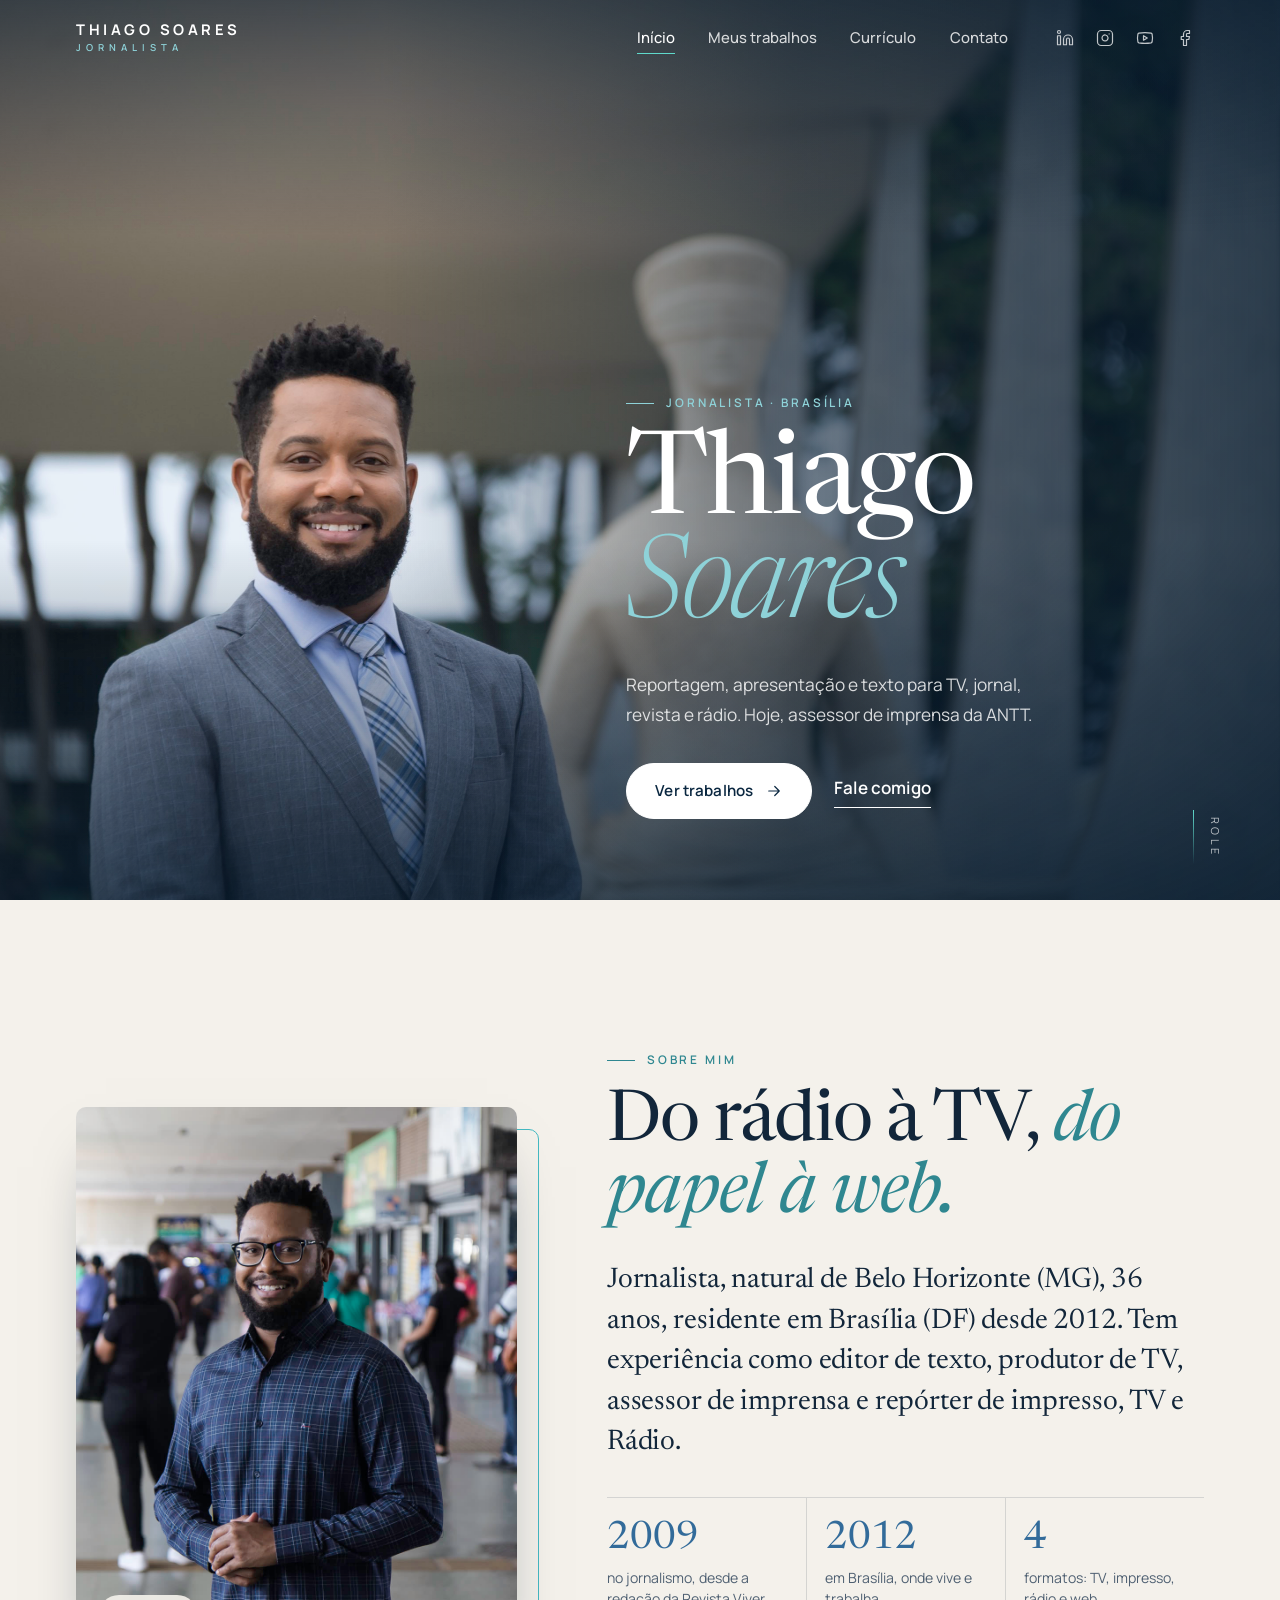
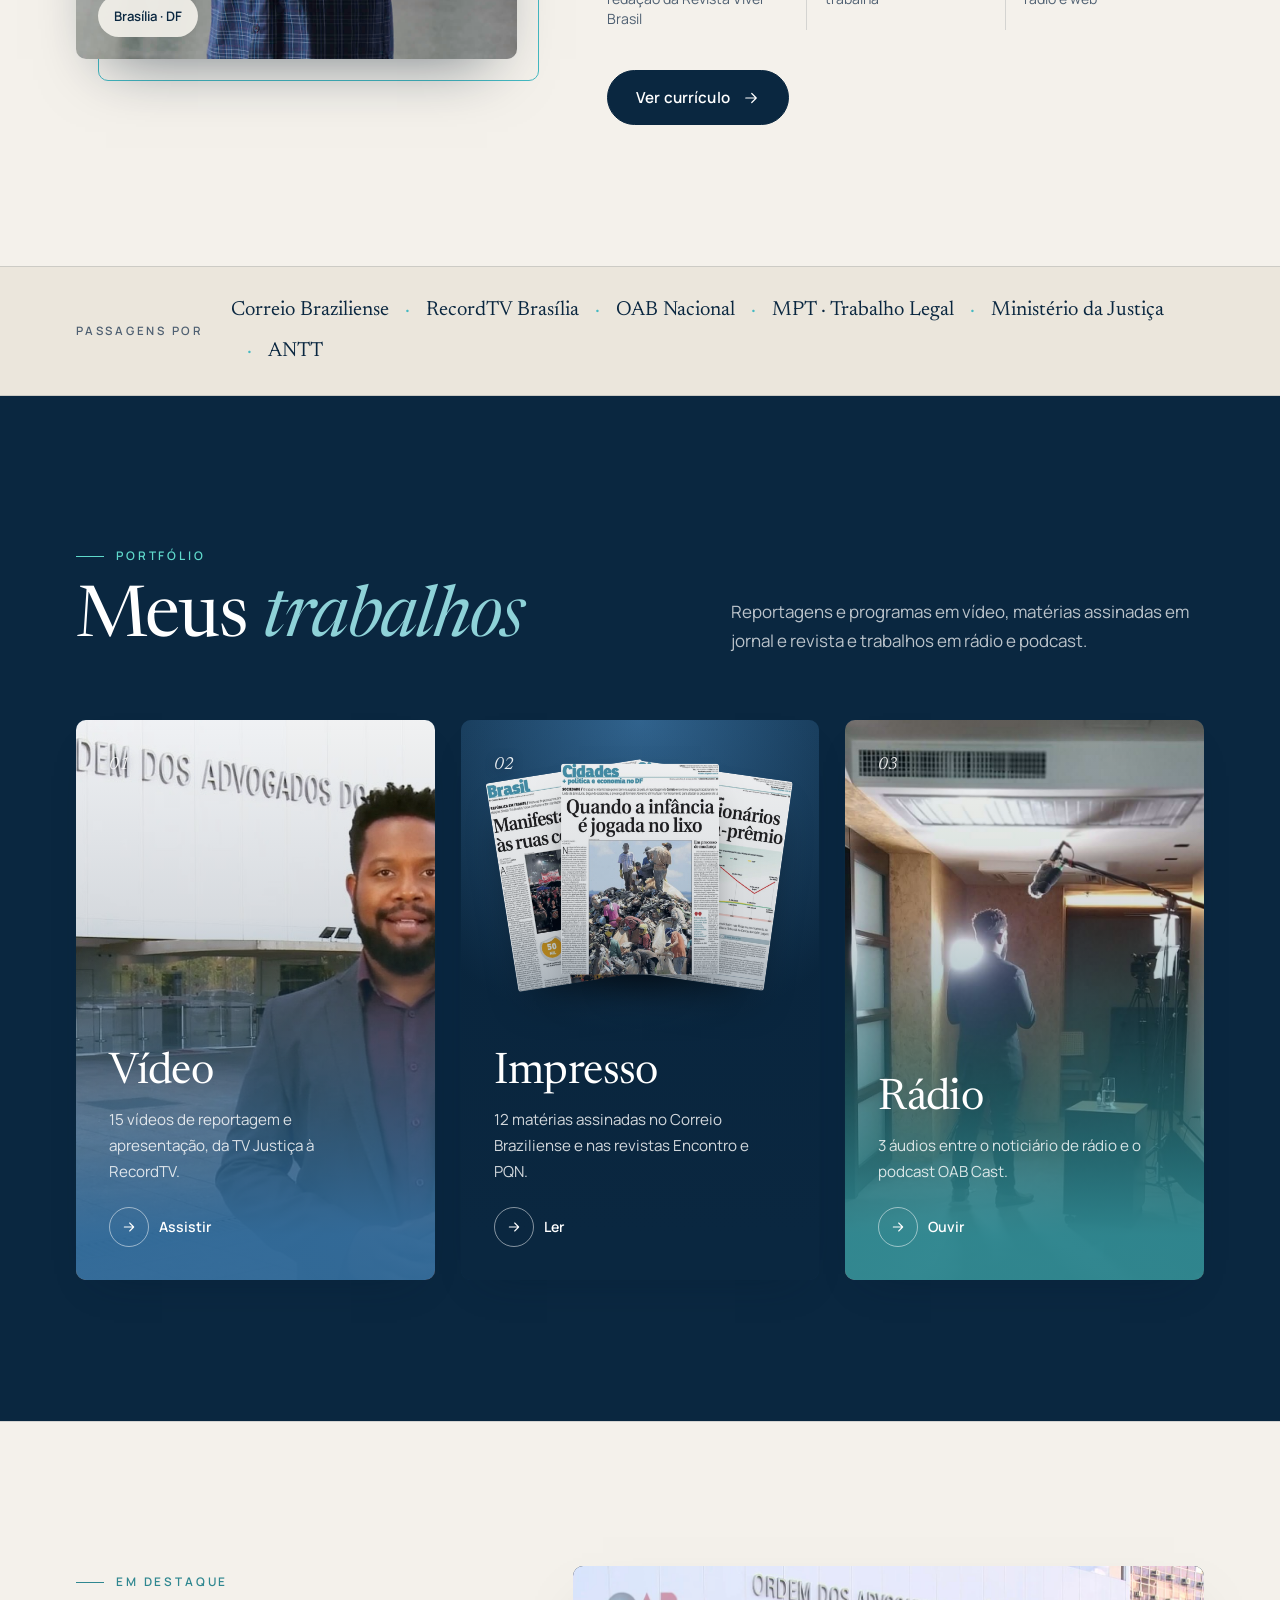
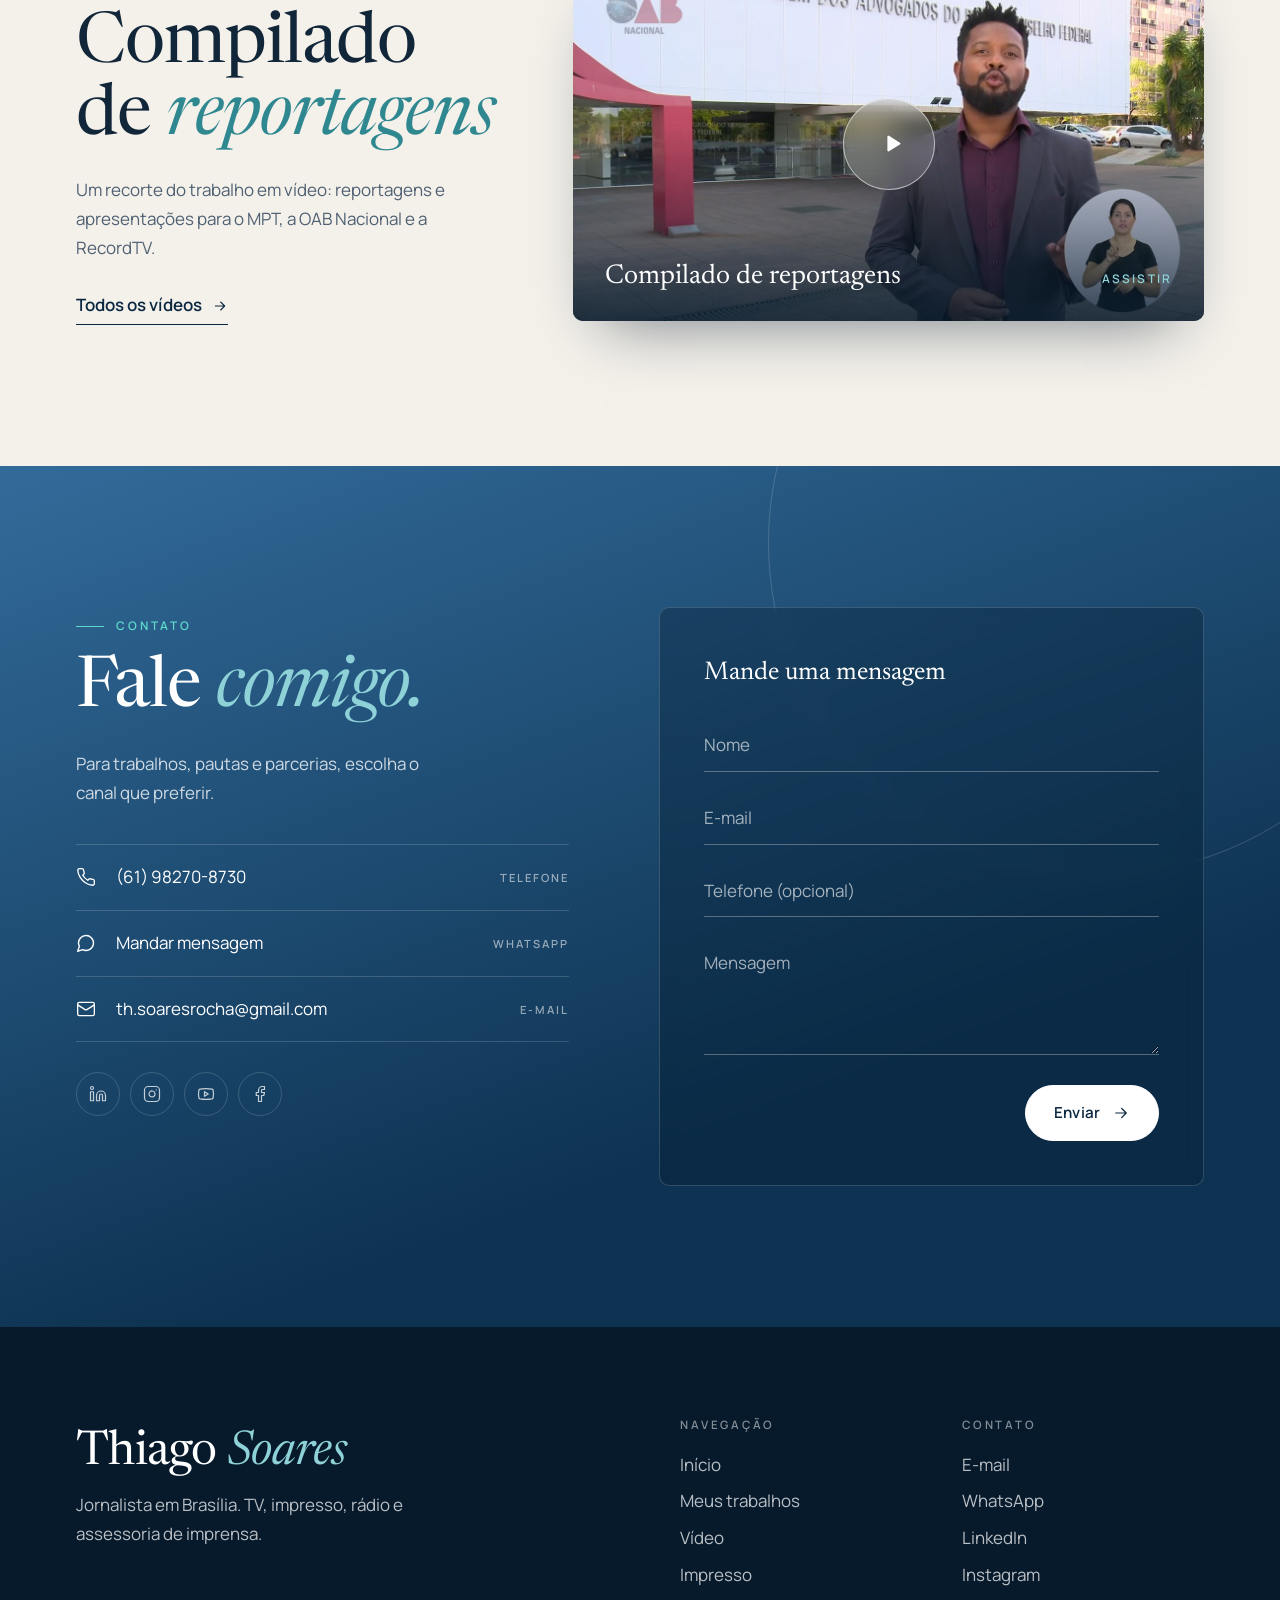
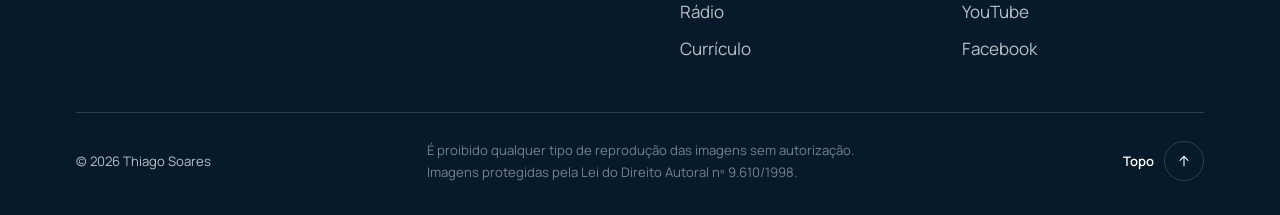
==== commit 8214f358: "Visual mais moderno e editorial Títulos em serifada de jornal (Newsreader) com texto em Manrope, seç" ====
--- a/index.html
+++ b/index.html
@@ -5,7 +5,7 @@
 <meta name="viewport" content="width=device-width, initial-scale=1, viewport-fit=cover">
 <title>Thiago Soares | Jornalista em Brasília</title>
 <meta name="description" content="Thiago Soares, jornalista em Brasília. Reportagem e apresentação em TV, texto para jornal e revista, rádio e assessoria de imprensa.">
-<meta name="theme-color" content="#326b9a">
+<meta name="theme-color" content="#0a2740">
 <meta property="og:type" content="website">
 <meta property="og:locale" content="pt_BR">
 <meta property="og:title" content="Thiago Soares | Jornalista em Brasília">
@@ -17,98 +17,163 @@
 <link rel="icon" href="favicon.svg" type="image/svg+xml">
 <link rel="preconnect" href="https://fonts.googleapis.com">
 <link rel="preconnect" href="https://fonts.gstatic.com" crossorigin>
-<link rel="stylesheet" href="https://fonts.googleapis.com/css2?family=Nunito+Sans:ital,wght@0,300;0,400;0,600;0,700;1,300&family=Syncopate:wght@400;700&display=swap">
+<link rel="stylesheet" href="https://fonts.googleapis.com/css2?family=Manrope:wght@400;500;600;700&family=Newsreader:ital,opsz,wght@0,6..72,300..600;1,6..72,300..500&family=Syncopate:wght@700&display=swap">
 <link rel="stylesheet" href="assets/css/style.css">
-<link rel="preload" as="image" href="assets/img/fotos/hero-1200.jpg" imagesrcset="assets/img/fotos/hero-1200.jpg 1200w, assets/img/fotos/hero-2400.jpg 2400w" imagesizes="100vw">
-<script type="application/ld+json">{"@context": "https://schema.org", "@type": "Person", "name": "Thiago Soares", "jobTitle": "Jornalista", "email": "mailto:th.soaresrocha@gmail.com", "telephone": "+5561982708730", "address": {"@type": "PostalAddress", "addressLocality": "Brasília", "addressRegion": "DF", "addressCountry": "BR"}, "alumniOf": "Pontifícia Universidade Católica de Minas Gerais (PUC-Minas)", "sameAs": ["https://www.linkedin.com/in/thiago-soares-brasilia/", "https://www.facebook.com/tsoaresrocha", "https://www.youtube.com/channel/UCLXPtACKpT0Ekjcs_2wq9fQ", "https://www.instagram.com/tsoaresrocha/"]}</script>
+<link rel="preload" as="image" href="assets/img/fotos/hero-1200.jpg" media="(min-width: 901px)" imagesrcset="assets/img/fotos/hero-1200.jpg 1200w, assets/img/fotos/hero-2400.jpg 2400w" imagesizes="100vw">
+<link rel="preload" as="image" href="assets/img/fotos/hero-celular.jpg" media="(max-width: 900px)">
+<script type="application/ld+json">{"@context": "https://schema.org", "@type": "Person", "name": "Thiago Soares", "jobTitle": "Jornalista", "url": "https://luisgustavodebiasi.github.io/thiago-soares/", "email": "mailto:th.soaresrocha@gmail.com", "telephone": "+5561982708730", "image": "https://luisgustavodebiasi.github.io/thiago-soares/assets/img/fotos/retrato-vertical.jpg", "address": {"@type": "PostalAddress", "addressLocality": "Brasília", "addressRegion": "DF", "addressCountry": "BR"}, "alumniOf": "Pontifícia Universidade Católica de Minas Gerais (PUC-Minas)", "sameAs": ["https://www.linkedin.com/in/thiago-soares-brasilia/", "https://www.instagram.com/tsoaresrocha/", "https://www.youtube.com/channel/UCLXPtACKpT0Ekjcs_2wq9fQ", "https://www.facebook.com/tsoaresrocha"]}</script>
 </head>
-<body>
+<body class="inicio">
 <a class="pular" href="#conteudo">Pular para o conteúdo</a>
 <header class="topo">
   <div class="container">
     <a class="logo" href="index.html" aria-label="Thiago Soares, página inicial"><strong>THIAGO SOARES</strong><span>Jornalista</span></a>
-    <button class="botao-menu" type="button" aria-controls="menu" aria-expanded="false" aria-label="Abrir menu"><svg class="tres" viewBox="0 0 24 24" fill="none" stroke="currentColor" stroke-width="1.7" stroke-linecap="round" stroke-linejoin="round" aria-hidden="true"><path d="M4 7h16M4 12h16M4 17h16"/></svg><svg class="x" viewBox="0 0 24 24" fill="none" stroke="currentColor" stroke-width="1.7" stroke-linecap="round" stroke-linejoin="round" aria-hidden="true"><path d="M18 6 6 18M6 6l12 12"/></svg></button>
+    <button class="botao-menu" type="button" aria-controls="menu" aria-expanded="false" aria-label="Abrir menu"><svg class="tres" viewBox="0 0 24 24" fill="none" stroke="currentColor" stroke-width="1.6" stroke-linecap="round" stroke-linejoin="round" aria-hidden="true"><path d="M4 8h16M4 16h16"/></svg><svg class="x" viewBox="0 0 24 24" fill="none" stroke="currentColor" stroke-width="1.6" stroke-linecap="round" stroke-linejoin="round" aria-hidden="true"><path d="M18 6 6 18M6 6l12 12"/></svg></button>
     <nav id="menu" class="menu" aria-label="Principal">
       <ul><li><a href="index.html" aria-current="page">Início</a></li><li class="sub"><a href="trabalhos.html">Meus trabalhos</a><ul><li><a href="video.html">Vídeo</a></li><li><a href="impresso.html">Impresso</a></li><li><a href="radio.html">Rádio</a></li></ul></li><li><a href="curriculo.html">Currículo</a></li><li><a href="index.html#contato">Contato</a></li></ul>
-      <div class="redes"><a href="https://www.linkedin.com/in/thiago-soares-brasilia/" target="_blank" rel="noopener" aria-label="LinkedIn"><svg viewBox="0 0 24 24" fill="none" stroke="currentColor" stroke-width="1.7" stroke-linecap="round" stroke-linejoin="round" aria-hidden="true"><path d="M16 8a6 6 0 0 1 6 6v7h-4v-7a2 2 0 0 0-4 0v7h-4v-7a6 6 0 0 1 6-6z"/><rect x="2" y="9" width="4" height="12"/><circle cx="4" cy="4" r="2"/></svg></a><a href="https://www.facebook.com/tsoaresrocha" target="_blank" rel="noopener" aria-label="Facebook"><svg viewBox="0 0 24 24" fill="none" stroke="currentColor" stroke-width="1.7" stroke-linecap="round" stroke-linejoin="round" aria-hidden="true"><path d="M18 2h-3a5 5 0 0 0-5 5v3H7v4h3v8h4v-8h3l1-4h-4V7a1 1 0 0 1 1-1h3z"/></svg></a><a href="https://www.youtube.com/channel/UCLXPtACKpT0Ekjcs_2wq9fQ" target="_blank" rel="noopener" aria-label="YouTube"><svg viewBox="0 0 24 24" fill="none" stroke="currentColor" stroke-width="1.7" stroke-linecap="round" stroke-linejoin="round" aria-hidden="true"><path d="M2.5 17a24.1 24.1 0 0 1 0-10 2 2 0 0 1 1.4-1.4 49.6 49.6 0 0 1 16.2 0A2 2 0 0 1 21.5 7a24.1 24.1 0 0 1 0 10 2 2 0 0 1-1.4 1.4 49.6 49.6 0 0 1-16.2 0A2 2 0 0 1 2.5 17"/><path d="m10 15 5-3-5-3z"/></svg></a><a href="https://www.instagram.com/tsoaresrocha/" target="_blank" rel="noopener" aria-label="Instagram"><svg viewBox="0 0 24 24" fill="none" stroke="currentColor" stroke-width="1.7" stroke-linecap="round" stroke-linejoin="round" aria-hidden="true"><rect x="2" y="2" width="20" height="20" rx="5"/><path d="M16 11.37A4 4 0 1 1 12.63 8 4 4 0 0 1 16 11.37z"/><path d="M17.5 6.5h.01"/></svg></a></div>
+      <div class="redes"><a href="https://www.linkedin.com/in/thiago-soares-brasilia/" target="_blank" rel="noopener" aria-label="LinkedIn"><svg viewBox="0 0 24 24" fill="none" stroke="currentColor" stroke-width="1.6" stroke-linecap="round" stroke-linejoin="round" aria-hidden="true"><path d="M16 8a6 6 0 0 1 6 6v7h-4v-7a2 2 0 0 0-4 0v7h-4v-7a6 6 0 0 1 6-6z"/><rect x="2" y="9" width="4" height="12"/><circle cx="4" cy="4" r="2"/></svg></a><a href="https://www.instagram.com/tsoaresrocha/" target="_blank" rel="noopener" aria-label="Instagram"><svg viewBox="0 0 24 24" fill="none" stroke="currentColor" stroke-width="1.6" stroke-linecap="round" stroke-linejoin="round" aria-hidden="true"><rect x="2" y="2" width="20" height="20" rx="5"/><path d="M16 11.37A4 4 0 1 1 12.63 8 4 4 0 0 1 16 11.37z"/><path d="M17.5 6.5h.01"/></svg></a><a href="https://www.youtube.com/channel/UCLXPtACKpT0Ekjcs_2wq9fQ" target="_blank" rel="noopener" aria-label="YouTube"><svg viewBox="0 0 24 24" fill="none" stroke="currentColor" stroke-width="1.6" stroke-linecap="round" stroke-linejoin="round" aria-hidden="true"><path d="M2.5 17a24.1 24.1 0 0 1 0-10 2 2 0 0 1 1.4-1.4 49.6 49.6 0 0 1 16.2 0A2 2 0 0 1 21.5 7a24.1 24.1 0 0 1 0 10 2 2 0 0 1-1.4 1.4 49.6 49.6 0 0 1-16.2 0A2 2 0 0 1 2.5 17"/><path d="m10 15 5-3-5-3z"/></svg></a><a href="https://www.facebook.com/tsoaresrocha" target="_blank" rel="noopener" aria-label="Facebook"><svg viewBox="0 0 24 24" fill="none" stroke="currentColor" stroke-width="1.6" stroke-linecap="round" stroke-linejoin="round" aria-hidden="true"><path d="M18 2h-3a5 5 0 0 0-5 5v3H7v4h3v8h4v-8h3l1-4h-4V7a1 1 0 0 1 1-1h3z"/></svg></a></div>
     </nav>
   </div>
 </header>
 <main id="conteudo">
 <section class="hero">
   <picture>
+    <source media="(max-width: 900px)" srcset="assets/img/fotos/hero-celular.jpg">
     <img src="assets/img/fotos/hero-1200.jpg" srcset="assets/img/fotos/hero-1200.jpg 1200w, assets/img/fotos/hero-2400.jpg 2400w" sizes="100vw"
       alt="Thiago Soares de terno em frente à estátua da Justiça, no Supremo Tribunal Federal" fetchpriority="high">
   </picture>
-  <div class="hero-texto">
-    <h1><span>Thiago</span> <span>Soares</span></h1>
-    <span class="assinatura">• Jornalista •</span>
-    <p class="hero-local">Brasília · DF</p>
+  <div class="container">
+    <div class="hero-texto">
+      <span class="rotulo">Jornalista · Brasília</span>
+      <h1>Thiago<br><em>Soares</em></h1>
+      <p class="hero-sub">Reportagem, apresentação e texto para TV, jornal, revista e rádio. Hoje, assessor de imprensa da ANTT.</p>
+      <div class="hero-acoes">
+        <a class="botao claro" href="trabalhos.html">Ver trabalhos <svg viewBox="0 0 24 24" fill="none" stroke="currentColor" stroke-width="1.6" stroke-linecap="round" stroke-linejoin="round" aria-hidden="true"><path d="M5 12h14M13 6l6 6-6 6"/></svg></a>
+        <a class="link-seta" href="#contato">Fale comigo</a>
+      </div>
+    </div>
   </div>
-  <a class="rolar" href="#sobre" aria-label="Ir para Sobre mim"><svg viewBox="0 0 24 24" fill="none" stroke="currentColor" stroke-width="1.7" stroke-linecap="round" stroke-linejoin="round" aria-hidden="true"><path d="m6 9 6 6 6-6"/></svg></a>
+  <a class="rolar" href="#sobre">Role</a>
 </section>
 
-<section class="secao secao-foto sobre" id="sobre">
-  <div class="fundo"><img src="assets/img/fotos/aeroporto-1000.jpg" srcset="assets/img/fotos/aeroporto-1000.jpg 1000w, assets/img/fotos/aeroporto-2000.jpg 2000w" sizes="100vw" alt="" loading="lazy"></div>
+<section class="secao papel" id="sobre">
   <div class="container sobre-grade">
     <figure class="retrato revela">
-      <img src="assets/img/fotos/retrato-800.jpg" alt="Retrato de Thiago Soares, sorrindo, de óculos e camisa xadrez" loading="lazy" width="800" height="809">
-      <figcaption>Sobre<br>mim!</figcaption>
+      <img src="assets/img/fotos/retrato-vertical.jpg" alt="Retrato de Thiago Soares, sorrindo, de óculos e camisa xadrez" loading="lazy" width="1000" height="1250">
+      <figcaption>Brasília · DF</figcaption>
     </figure>
     <div class="sobre-texto revela">
+      <span class="rotulo">Sobre mim</span>
+      <h2 class="titulo">Do rádio à TV, <em>do papel à web.</em></h2>
       <p class="lead">Jornalista, natural de Belo Horizonte (MG), 36 anos, residente em Brasília (DF) desde 2012. Tem experiência como editor de texto, produtor de TV, assessor de imprensa e repórter de impresso, TV e Rádio.</p>
-      <a class="botao" href="curriculo.html">Ver currículo <svg viewBox="0 0 24 24" fill="none" stroke="currentColor" stroke-width="1.7" stroke-linecap="round" stroke-linejoin="round" aria-hidden="true"><path d="M5 12h14M13 6l6 6-6 6"/></svg></a>
-      <div class="passagens">
-        <h3>Passagens por</h3>
-        <ul><li>Correio Braziliense</li><li>RecordTV Brasília</li><li>OAB Nacional</li><li>MPT · Trabalho Legal</li><li>Ministério da Justiça</li><li>ANTT</li></ul>
-      </div>
+      <dl class="fatos">
+        <div><dt>2009</dt><dd>no jornalismo, desde a redação da Revista Viver Brasil</dd></div>
+        <div><dt>2012</dt><dd>em Brasília, onde vive e trabalha</dd></div>
+        <div><dt>4</dt><dd>formatos: TV, impresso, rádio e web</dd></div>
+      </dl>
+      <a class="botao" href="curriculo.html">Ver currículo <svg viewBox="0 0 24 24" fill="none" stroke="currentColor" stroke-width="1.6" stroke-linecap="round" stroke-linejoin="round" aria-hidden="true"><path d="M5 12h14M13 6l6 6-6 6"/></svg></a>
     </div>
   </div>
 </section>
 
-<section class="secao secao-foto categorias" id="trabalhos">
-  <div class="fundo"><img src="assets/img/fotos/planalto-1200.jpg" srcset="assets/img/fotos/planalto-1200.jpg 1200w, assets/img/fotos/planalto-2400.jpg 2400w" sizes="100vw" alt="" loading="lazy"></div>
+<section class="passagens" aria-label="Passagens profissionais">
   <div class="container">
-    <h2 class="titulo-secao marca-titulo revela">Meus trabalhos</h2>
-    <div class="faixas "><a class="faixa video revela" href="video.html"><span><strong>Vídeo</strong><small>15 vídeos · reportagem e apresentação</small></span><span class="seta"><svg viewBox="0 0 24 24" fill="none" stroke="currentColor" stroke-width="1.7" stroke-linecap="round" stroke-linejoin="round" aria-hidden="true"><path d="M5 12h14M13 6l6 6-6 6"/></svg></span></a><a class="faixa impresso revela" href="impresso.html"><span><strong>Impresso</strong><small>12 matérias · jornal e revista</small></span><span class="seta"><svg viewBox="0 0 24 24" fill="none" stroke="currentColor" stroke-width="1.7" stroke-linecap="round" stroke-linejoin="round" aria-hidden="true"><path d="M5 12h14M13 6l6 6-6 6"/></svg></span></a><a class="faixa radio revela" href="radio.html"><span><strong>Rádio</strong><small>3 áudios · rádio e podcast</small></span><span class="seta"><svg viewBox="0 0 24 24" fill="none" stroke="currentColor" stroke-width="1.7" stroke-linecap="round" stroke-linejoin="round" aria-hidden="true"><path d="M5 12h14M13 6l6 6-6 6"/></svg></span></a></div>
+    <h2>Passagens por</h2>
+    <ul><li>Correio Braziliense</li><li>RecordTV Brasília</li><li>OAB Nacional</li><li>MPT · Trabalho Legal</li><li>Ministério da Justiça</li><li>ANTT</li></ul>
+  </div>
+</section>
+
+<section class="secao escuro" id="trabalhos">
+  <div class="container">
+    <div class="cabeca-secao lado revela">
+      <div><span class="rotulo">Portfólio</span><h2 class="titulo" style="margin-top:18px">Meus <em>trabalhos</em></h2></div>
+      <p>Reportagens e programas em vídeo, matérias assinadas em jornal e revista e trabalhos em rádio e podcast.</p>
+    </div>
+    <div class="areas" data-escalonar>
+  <a class="area video revela" href="video.html">
+    <img src="assets/img/fotos/04-oab-1600.jpg" alt="" loading="lazy">
+    <span class="num">01</span>
+    <h3>Vídeo</h3>
+    <p>15 vídeos de reportagem e apresentação, da TV Justiça à RecordTV.</p>
+    <span class="ir"><span><svg viewBox="0 0 24 24" fill="none" stroke="currentColor" stroke-width="1.6" stroke-linecap="round" stroke-linejoin="round" aria-hidden="true"><path d="M5 12h14M13 6l6 6-6 6"/></svg></span>Assistir</span>
+  </a>
+  <a class="area impresso revela" href="impresso.html">
+    <div class="pilha"><img src="assets/img/capas/2017-05-19-cb-manifestacoes-nas-ruas-contra-temer.jpg" alt="" loading="lazy"><img src="assets/img/capas/2017-03-10-cb-gastos-milionarios-com-licenca.jpg" alt="" loading="lazy"><img src="assets/img/capas/2016-03-24-cb-serie-infancia-no-lixao.jpg" alt="" loading="lazy"></div>
+    <span class="num">02</span>
+    <h3>Impresso</h3>
+    <p>12 matérias assinadas no Correio Braziliense e nas revistas Encontro e PQN.</p>
+    <span class="ir"><span><svg viewBox="0 0 24 24" fill="none" stroke="currentColor" stroke-width="1.6" stroke-linecap="round" stroke-linejoin="round" aria-hidden="true"><path d="M5 12h14M13 6l6 6-6 6"/></svg></span>Ler</span>
+  </a>
+  <a class="area radio revela" href="radio.html">
+    <img src="assets/img/fotos/06-bastidor-luz-1600.jpg" alt="" loading="lazy">
+    <span class="num">03</span>
+    <h3>Rádio</h3>
+    <p>3 áudios entre o noticiário de rádio e o podcast OAB Cast.</p>
+    <span class="ir"><span><svg viewBox="0 0 24 24" fill="none" stroke="currentColor" stroke-width="1.6" stroke-linecap="round" stroke-linejoin="round" aria-hidden="true"><path d="M5 12h14M13 6l6 6-6 6"/></svg></span>Ouvir</span>
+  </a>
+</div>
+  </div>
+</section>
+
+<section class="secao papel destaque-secao">
+  <div class="container destaque-grade">
+    <div class="revela">
+      <span class="rotulo">Em destaque</span>
+      <h2 class="titulo">Compilado de <em>reportagens</em></h2>
+      <p>Um recorte do trabalho em vídeo: reportagens e apresentações para o MPT, a OAB Nacional e a RecordTV.</p>
+      <a class="link-seta" href="video.html">Todos os vídeos <svg viewBox="0 0 24 24" fill="none" stroke="currentColor" stroke-width="1.6" stroke-linecap="round" stroke-linejoin="round" aria-hidden="true"><path d="M5 12h14M13 6l6 6-6 6"/></svg></a>
+    </div>
+    <button class="tela-video revela" type="button" data-youtube="yQYTJbeJ2N0" data-titulo="Compilado de reportagens - Jornalista Thiago Soares">
+      <img src="assets/img/videos/destaque-yQYTJbeJ2N0.jpg" alt="" loading="lazy">
+      <span class="botao-play" aria-hidden="true"><svg viewBox="0 0 24 24" fill="currentColor" aria-hidden="true"><path d="M8 5.5v13a1 1 0 0 0 1.5.86l10.4-6.5a1 1 0 0 0 0-1.72L9.5 4.64A1 1 0 0 0 8 5.5Z"/></svg></span>
+      <span class="legenda-tela"><strong>Compilado de reportagens</strong><span>Assistir</span></span>
+      <span class="visualmente-oculto">Assistir: Compilado de reportagens - Jornalista Thiago Soares</span>
+    </button>
   </div>
 </section>
 
 <section class="secao contato" id="contato">
-  <div class="container">
-    <div class="moldura revela"><h2>Fale comigo!</h2></div>
-    <div class="contato-grade">
-      <div class="revela">
-        <h3>Contato</h3>
-        <ul class="canais">
-          <li><a href="tel:+5561982708730"><span class="icone"><svg viewBox="0 0 24 24" fill="none" stroke="currentColor" stroke-width="1.7" stroke-linecap="round" stroke-linejoin="round" aria-hidden="true"><path d="M22 16.92v3a2 2 0 0 1-2.18 2 19.8 19.8 0 0 1-8.63-3.07 19.5 19.5 0 0 1-6-6A19.8 19.8 0 0 1 2.12 4.18 2 2 0 0 1 4.11 2h3a2 2 0 0 1 2 1.72c.13.96.36 1.9.7 2.81a2 2 0 0 1-.45 2.11L8.1 9.9a16 16 0 0 0 6 6l1.27-1.27a2 2 0 0 1 2.11-.45c.91.34 1.85.57 2.81.7A2 2 0 0 1 22 16.92z"/></svg></span><span>Tel: (61) 98270-8730</span></a></li>
-          <li><a href="https://wa.me/5561982708730" target="_blank" rel="noopener"><span class="icone"><svg viewBox="0 0 24 24" fill="none" stroke="currentColor" stroke-width="1.7" stroke-linecap="round" stroke-linejoin="round" aria-hidden="true"><path d="M7.9 20A9 9 0 1 0 4 16.1L2 22Z"/><path d="M9 10a.5.5 0 0 0 1 0V9a.5.5 0 0 0-1 0v1a5 5 0 0 0 5 5h1a.5.5 0 0 0 0-1h-1a.5.5 0 0 0 0 1"/></svg></span><span>WhatsApp</span></a></li>
-          <li><a href="mailto:th.soaresrocha@gmail.com"><span class="icone"><svg viewBox="0 0 24 24" fill="none" stroke="currentColor" stroke-width="1.7" stroke-linecap="round" stroke-linejoin="round" aria-hidden="true"><rect x="2" y="4" width="20" height="16" rx="2"/><path d="m22 7-8.97 5.7a1.94 1.94 0 0 1-2.06 0L2 7"/></svg></span><span>th.soaresrocha@gmail.com</span></a></li>
-        </ul>
-        <div class="redes"><a href="https://www.linkedin.com/in/thiago-soares-brasilia/" target="_blank" rel="noopener" aria-label="LinkedIn"><svg viewBox="0 0 24 24" fill="none" stroke="currentColor" stroke-width="1.7" stroke-linecap="round" stroke-linejoin="round" aria-hidden="true"><path d="M16 8a6 6 0 0 1 6 6v7h-4v-7a2 2 0 0 0-4 0v7h-4v-7a6 6 0 0 1 6-6z"/><rect x="2" y="9" width="4" height="12"/><circle cx="4" cy="4" r="2"/></svg></a><a href="https://www.facebook.com/tsoaresrocha" target="_blank" rel="noopener" aria-label="Facebook"><svg viewBox="0 0 24 24" fill="none" stroke="currentColor" stroke-width="1.7" stroke-linecap="round" stroke-linejoin="round" aria-hidden="true"><path d="M18 2h-3a5 5 0 0 0-5 5v3H7v4h3v8h4v-8h3l1-4h-4V7a1 1 0 0 1 1-1h3z"/></svg></a><a href="https://www.youtube.com/channel/UCLXPtACKpT0Ekjcs_2wq9fQ" target="_blank" rel="noopener" aria-label="YouTube"><svg viewBox="0 0 24 24" fill="none" stroke="currentColor" stroke-width="1.7" stroke-linecap="round" stroke-linejoin="round" aria-hidden="true"><path d="M2.5 17a24.1 24.1 0 0 1 0-10 2 2 0 0 1 1.4-1.4 49.6 49.6 0 0 1 16.2 0A2 2 0 0 1 21.5 7a24.1 24.1 0 0 1 0 10 2 2 0 0 1-1.4 1.4 49.6 49.6 0 0 1-16.2 0A2 2 0 0 1 2.5 17"/><path d="m10 15 5-3-5-3z"/></svg></a><a href="https://www.instagram.com/tsoaresrocha/" target="_blank" rel="noopener" aria-label="Instagram"><svg viewBox="0 0 24 24" fill="none" stroke="currentColor" stroke-width="1.7" stroke-linecap="round" stroke-linejoin="round" aria-hidden="true"><rect x="2" y="2" width="20" height="20" rx="5"/><path d="M16 11.37A4 4 0 1 1 12.63 8 4 4 0 0 1 16 11.37z"/><path d="M17.5 6.5h.01"/></svg></a></div>
+  <div class="container contato-grade">
+    <div class="revela">
+      <span class="rotulo">Contato</span>
+      <h2 class="titulo">Fale <em>comigo.</em></h2>
+      <p class="texto-contato">Para trabalhos, pautas e parcerias, escolha o canal que preferir.</p>
+      <ul class="canais">
+        <li><a href="tel:+5561982708730"><svg viewBox="0 0 24 24" fill="none" stroke="currentColor" stroke-width="1.6" stroke-linecap="round" stroke-linejoin="round" aria-hidden="true"><path d="M22 16.92v3a2 2 0 0 1-2.18 2 19.8 19.8 0 0 1-8.63-3.07 19.5 19.5 0 0 1-6-6A19.8 19.8 0 0 1 2.12 4.18 2 2 0 0 1 4.11 2h3a2 2 0 0 1 2 1.72c.13.96.36 1.9.7 2.81a2 2 0 0 1-.45 2.11L8.1 9.9a16 16 0 0 0 6 6l1.27-1.27a2 2 0 0 1 2.11-.45c.91.34 1.85.57 2.81.7A2 2 0 0 1 22 16.92z"/></svg><span>(61) 98270-8730</span><small>Telefone</small></a></li>
+        <li><a href="https://wa.me/5561982708730" target="_blank" rel="noopener"><svg viewBox="0 0 24 24" fill="none" stroke="currentColor" stroke-width="1.6" stroke-linecap="round" stroke-linejoin="round" aria-hidden="true"><path d="M7.9 20A9 9 0 1 0 4 16.1L2 22Z"/></svg><span>Mandar mensagem</span><small>WhatsApp</small></a></li>
+        <li><a href="mailto:th.soaresrocha@gmail.com"><svg viewBox="0 0 24 24" fill="none" stroke="currentColor" stroke-width="1.6" stroke-linecap="round" stroke-linejoin="round" aria-hidden="true"><rect x="2" y="4" width="20" height="16" rx="2"/><path d="m22 7-8.97 5.7a1.94 1.94 0 0 1-2.06 0L2 7"/></svg><span>th.soaresrocha@gmail.com</span><small>E-mail</small></a></li>
+      </ul>
+      <div class="redes"><a href="https://www.linkedin.com/in/thiago-soares-brasilia/" target="_blank" rel="noopener" aria-label="LinkedIn"><svg viewBox="0 0 24 24" fill="none" stroke="currentColor" stroke-width="1.6" stroke-linecap="round" stroke-linejoin="round" aria-hidden="true"><path d="M16 8a6 6 0 0 1 6 6v7h-4v-7a2 2 0 0 0-4 0v7h-4v-7a6 6 0 0 1 6-6z"/><rect x="2" y="9" width="4" height="12"/><circle cx="4" cy="4" r="2"/></svg></a><a href="https://www.instagram.com/tsoaresrocha/" target="_blank" rel="noopener" aria-label="Instagram"><svg viewBox="0 0 24 24" fill="none" stroke="currentColor" stroke-width="1.6" stroke-linecap="round" stroke-linejoin="round" aria-hidden="true"><rect x="2" y="2" width="20" height="20" rx="5"/><path d="M16 11.37A4 4 0 1 1 12.63 8 4 4 0 0 1 16 11.37z"/><path d="M17.5 6.5h.01"/></svg></a><a href="https://www.youtube.com/channel/UCLXPtACKpT0Ekjcs_2wq9fQ" target="_blank" rel="noopener" aria-label="YouTube"><svg viewBox="0 0 24 24" fill="none" stroke="currentColor" stroke-width="1.6" stroke-linecap="round" stroke-linejoin="round" aria-hidden="true"><path d="M2.5 17a24.1 24.1 0 0 1 0-10 2 2 0 0 1 1.4-1.4 49.6 49.6 0 0 1 16.2 0A2 2 0 0 1 21.5 7a24.1 24.1 0 0 1 0 10 2 2 0 0 1-1.4 1.4 49.6 49.6 0 0 1-16.2 0A2 2 0 0 1 2.5 17"/><path d="m10 15 5-3-5-3z"/></svg></a><a href="https://www.facebook.com/tsoaresrocha" target="_blank" rel="noopener" aria-label="Facebook"><svg viewBox="0 0 24 24" fill="none" stroke="currentColor" stroke-width="1.6" stroke-linecap="round" stroke-linejoin="round" aria-hidden="true"><path d="M18 2h-3a5 5 0 0 0-5 5v3H7v4h3v8h4v-8h3l1-4h-4V7a1 1 0 0 1 1-1h3z"/></svg></a></div>
+    </div>
+    <form class="formulario revela" data-contato data-para="th.soaresrocha@gmail.com" data-endpoint="" novalidate>
+      <h3>Mande uma mensagem</h3>
+      <label class="campo"><input name="nome" type="text" placeholder=" " autocomplete="name" required><span>Nome</span></label>
+      <label class="campo"><input name="email" type="email" placeholder=" " autocomplete="email" required><span>E-mail</span></label>
+      <label class="campo"><input name="telefone" type="tel" placeholder=" " autocomplete="tel"><span>Telefone (opcional)</span></label>
+      <label class="campo"><textarea name="mensagem" placeholder=" " required></textarea><span>Mensagem</span></label>
+      <div class="rodape-form">
+        <p class="status" role="status" aria-live="polite"></p>
+        <button class="botao claro" type="submit">Enviar <svg viewBox="0 0 24 24" fill="none" stroke="currentColor" stroke-width="1.6" stroke-linecap="round" stroke-linejoin="round" aria-hidden="true"><path d="M5 12h14M13 6l6 6-6 6"/></svg></button>
       </div>
-      <form class="formulario revela" data-contato data-para="th.soaresrocha@gmail.com" data-endpoint="" novalidate>
-        <label><span class="visualmente-oculto">Nome</span><input name="nome" type="text" placeholder="Nome" autocomplete="name" required></label>
-        <label><span class="visualmente-oculto">E-mail</span><input name="email" type="email" placeholder="E-mail" autocomplete="email" required></label>
-        <label><span class="visualmente-oculto">Telefone</span><input name="telefone" type="tel" placeholder="Telefone" autocomplete="tel"></label>
-        <label><span class="visualmente-oculto">Mensagem</span><textarea name="mensagem" placeholder="Digite sua mensagem aqui..." required></textarea></label>
-        <div class="rodape-form">
-          <p class="status" role="status" aria-live="polite"></p>
-          <button class="botao" type="submit">Enviar</button>
-        </div>
-      </form>
-    </div>
+    </form>
   </div>
 </section>
 </main>
 <footer class="rodape">
   <div class="container">
-    <div>
+    <div class="rodape-topo">
+      <div>
+        <p class="rodape-nome">Thiago <em>Soares</em></p>
+        <p>Jornalista em Brasília. TV, impresso, rádio e assessoria de imprensa.</p>
+      </div>
+      <div><h2>Navegação</h2><ul><li><a href="index.html">Início</a></li><li><a href="trabalhos.html">Meus trabalhos</a></li><li><a href="video.html">Vídeo</a></li><li><a href="impresso.html">Impresso</a></li><li><a href="radio.html">Rádio</a></li><li><a href="curriculo.html">Currículo</a></li></ul></div>
+      <div><h2>Contato</h2><ul><li><a href="mailto:th.soaresrocha@gmail.com">E-mail</a></li><li><a href="https://wa.me/5561982708730" target="_blank" rel="noopener">WhatsApp</a></li><li><a href="https://www.linkedin.com/in/thiago-soares-brasilia/" target="_blank" rel="noopener">LinkedIn</a></li><li><a href="https://www.instagram.com/tsoaresrocha/" target="_blank" rel="noopener">Instagram</a></li><li><a href="https://www.youtube.com/channel/UCLXPtACKpT0Ekjcs_2wq9fQ" target="_blank" rel="noopener">YouTube</a></li><li><a href="https://www.facebook.com/tsoaresrocha" target="_blank" rel="noopener">Facebook</a></li></ul></div>
+    </div>
+    <div class="rodape-base">
       <p>© 2026 Thiago Soares</p>
-      <p class="direitos">É proibido qualquer tipo de reprodução das imagens sem autorização.<br>Imagens protegidas pela Lei do Direito Autoral nº 9.610/1998.</p>
+      <p class="direitos">É proibido qualquer tipo de reprodução das imagens sem autorização. Imagens protegidas pela Lei do Direito Autoral nº 9.610/1998.</p>
+      <a class="voltar-topo" href="#conteudo">Topo <span><svg viewBox="0 0 24 24" fill="none" stroke="currentColor" stroke-width="1.6" stroke-linecap="round" stroke-linejoin="round" aria-hidden="true"><path d="M12 19V5M6 11l6-6 6 6"/></svg></span></a>
     </div>
-    <div class="redes"><a href="https://www.linkedin.com/in/thiago-soares-brasilia/" target="_blank" rel="noopener" aria-label="LinkedIn"><svg viewBox="0 0 24 24" fill="none" stroke="currentColor" stroke-width="1.7" stroke-linecap="round" stroke-linejoin="round" aria-hidden="true"><path d="M16 8a6 6 0 0 1 6 6v7h-4v-7a2 2 0 0 0-4 0v7h-4v-7a6 6 0 0 1 6-6z"/><rect x="2" y="9" width="4" height="12"/><circle cx="4" cy="4" r="2"/></svg></a><a href="https://www.facebook.com/tsoaresrocha" target="_blank" rel="noopener" aria-label="Facebook"><svg viewBox="0 0 24 24" fill="none" stroke="currentColor" stroke-width="1.7" stroke-linecap="round" stroke-linejoin="round" aria-hidden="true"><path d="M18 2h-3a5 5 0 0 0-5 5v3H7v4h3v8h4v-8h3l1-4h-4V7a1 1 0 0 1 1-1h3z"/></svg></a><a href="https://www.youtube.com/channel/UCLXPtACKpT0Ekjcs_2wq9fQ" target="_blank" rel="noopener" aria-label="YouTube"><svg viewBox="0 0 24 24" fill="none" stroke="currentColor" stroke-width="1.7" stroke-linecap="round" stroke-linejoin="round" aria-hidden="true"><path d="M2.5 17a24.1 24.1 0 0 1 0-10 2 2 0 0 1 1.4-1.4 49.6 49.6 0 0 1 16.2 0A2 2 0 0 1 21.5 7a24.1 24.1 0 0 1 0 10 2 2 0 0 1-1.4 1.4 49.6 49.6 0 0 1-16.2 0A2 2 0 0 1 2.5 17"/><path d="m10 15 5-3-5-3z"/></svg></a><a href="https://www.instagram.com/tsoaresrocha/" target="_blank" rel="noopener" aria-label="Instagram"><svg viewBox="0 0 24 24" fill="none" stroke="currentColor" stroke-width="1.7" stroke-linecap="round" stroke-linejoin="round" aria-hidden="true"><rect x="2" y="2" width="20" height="20" rx="5"/><path d="M16 11.37A4 4 0 1 1 12.63 8 4 4 0 0 1 16 11.37z"/><path d="M17.5 6.5h.01"/></svg></a></div>
-    <a class="voltar-topo" href="#conteudo" aria-label="Voltar ao topo"><svg viewBox="0 0 24 24" fill="none" stroke="currentColor" stroke-width="1.7" stroke-linecap="round" stroke-linejoin="round" aria-hidden="true"><path d="m18 15-6-6-6 6"/></svg></a>
   </div>
 </footer>
 <script src="assets/js/main.js" defer></script>
--- a/assets/css/style.css
+++ b/assets/css/style.css
@@ -1,504 +1,545 @@
 /* ==========================================================================
    Thiago Soares · Jornalista
-   Paleta herdada do site antigo (Wix), com tipografia larga em caixa alta.
+   Editorial: serifada de jornal nos títulos, azuis do site antigo,
+   papel claro para leitura e marinho para imagem.
    ========================================================================== */
 
 :root {
-  /* azuis */
-  --azul-950: #0a2740;
-  --azul-900: #0e3352;
-  --azul-800: #1d4b73;
+  --marinho-950: #061a2c;
+  --marinho-900: #0a2740;
+  --marinho-800: #0e3352;
   --azul-700: #326b9a;
   --azul-600: #336793;
   --azul-500: #4682b6;
   --azul-300: #72ace0;
-  /* verde-água */
-  --agua-700: #368e98;
+  --agua-700: #2f8790;
   --agua-500: #44b9c2;
-  --agua-400: #6eb7c2;
-  --agua-300: #73c0cc;
-  --destaque: #38dcc8;
-
+  --agua-300: #8ed2d8;
+  --destaque: #5fd9cb;
+
+  --papel: #f4f1eb;
+  --papel-2: #ebe6dc;
+  --tinta: #12263a;
+  --tinta-suave: #4f6072;
+  --filete: rgba(18, 38, 58, 0.14);
+  --filete-claro: rgba(255, 255, 255, 0.16);
   --branco: #ffffff;
-  --papel: #f5f8fb;
-  --tinta: #1b2a38;
-  --cinza: #6b7884;
-  --linha: rgba(255, 255, 255, 0.22);
-
-  --fonte-titulo: "Syncopate", "Arial Black", sans-serif;
-  --fonte-texto: "Nunito Sans", "Avenir Next", "Avenir", "Segoe UI", sans-serif;
-
-  --largura: 1180px;
-  --gutter: clamp(16px, 4vw, 40px);
-  --topo: 72px;
-  --raio: 4px;
-  --sombra: 0 18px 40px -18px rgba(5, 22, 38, 0.55);
-  --transicao: 220ms cubic-bezier(0.2, 0.7, 0.2, 1);
+
+  --serif: "Newsreader", "Iowan Old Style", "Georgia", serif;
+  --sans: "Manrope", "Avenir Next", "Segoe UI", system-ui, sans-serif;
+  --marca: "Syncopate", "Manrope", sans-serif;
+
+  --largura: 1240px;
+  --gutter: clamp(18px, 4.5vw, 56px);
+  --topo: 76px;
+  --raio: 10px;
+  --raio-p: 6px;
+  --sombra: 0 30px 60px -30px rgba(6, 26, 44, 0.55);
+  --sombra-leve: 0 18px 40px -24px rgba(6, 26, 44, 0.35);
+  --curva: cubic-bezier(0.2, 0.7, 0.2, 1);
+  --t: 260ms var(--curva);
 }
 
 /* ---------- base ---------- */
 *, *::before, *::after { box-sizing: border-box; }
-html { -webkit-text-size-adjust: 100%; scroll-behavior: smooth; scroll-padding-top: calc(var(--topo) + 12px); }
+html { -webkit-text-size-adjust: 100%; scroll-behavior: smooth; scroll-padding-top: calc(var(--topo) + 16px); }
 body {
   margin: 0;
-  font-family: var(--fonte-texto);
-  font-weight: 300;
+  font-family: var(--sans);
   font-size: 1.0625rem;
   line-height: 1.7;
-  color: var(--branco);
-  background: var(--azul-700);
+  font-weight: 400;
+  color: var(--tinta);
+  background: var(--papel);
+  -webkit-font-smoothing: antialiased;
+  -moz-osx-font-smoothing: grayscale;
   overflow-x: hidden;
 }
-img, video, svg { display: block; max-width: 100%; }
+img, svg, video { display: block; max-width: 100%; }
 img { height: auto; }
 a { color: inherit; }
-p { margin: 0 0 1em; }
-h1, h2, h3, h4 { margin: 0; font-weight: 700; line-height: 1.2; }
+p { margin: 0 0 1.1em; }
+h1, h2, h3, h4 { margin: 0; font-weight: 500; }
 button { font: inherit; color: inherit; cursor: pointer; }
-:focus-visible { outline: 2px solid var(--destaque); outline-offset: 3px; }
-
-.pular { position: absolute; left: -999px; top: 8px; z-index: 200; background: var(--branco); color: var(--azul-900); padding: 10px 16px; border-radius: var(--raio); }
+::selection { background: var(--agua-300); color: var(--marinho-900); }
+:focus-visible { outline: 2px solid var(--destaque); outline-offset: 3px; border-radius: 2px; }
+
+.pular { position: absolute; left: -999px; top: 8px; z-index: 400; padding: 10px 16px; background: var(--branco); color: var(--marinho-900); border-radius: var(--raio-p); }
 .pular:focus { left: 8px; }
-
 .container { width: 100%; max-width: var(--largura); margin: 0 auto; padding: 0 var(--gutter); }
-.estreito { max-width: 860px; }
+.estreito { max-width: 900px; }
 .visualmente-oculto { position: absolute !important; width: 1px; height: 1px; overflow: hidden; clip: rect(0 0 0 0); white-space: nowrap; }
 
-/* ---------- tipografia de marca ---------- */
-.marca-titulo {
-  font-family: var(--fonte-titulo);
-  font-weight: 700;
-  text-transform: uppercase;
-  letter-spacing: 0.18em;
-  line-height: 1.1;
-}
-.assinatura {
-  font-family: var(--fonte-texto);
-  font-weight: 400;
-  text-transform: uppercase;
-  letter-spacing: 0.55em;
-  font-size: clamp(0.78rem, 1.6vw, 1.05rem);
-  padding-left: 0.55em; /* compensa o espaçamento da última letra */
-}
-.sobretitulo {
-  display: inline-block;
-  font-family: var(--fonte-titulo);
-  font-size: 0.72rem;
-  letter-spacing: 0.28em;
-  text-transform: uppercase;
-  color: var(--destaque);
-  margin-bottom: 14px;
-}
-
-/* moldura branca: o elemento-assinatura do site antigo */
-.moldura {
-  display: block;
-  border: clamp(5px, 0.8vw, 9px) solid var(--branco);
-  padding: clamp(18px, 3.2vw, 34px) clamp(16px, 3vw, 40px);
-  text-align: center;
-}
-.moldura h1, .moldura h2 {
-  font-family: var(--fonte-titulo);
-  font-weight: 700;
-  text-transform: uppercase;
-  letter-spacing: 0.2em;
-  font-size: clamp(1.35rem, 4.6vw, 3rem);
-  padding-left: 0.2em;
-  overflow-wrap: anywhere;
-}
+.escuro { background: var(--marinho-900); color: var(--branco); }
+.papel { background: var(--papel); color: var(--tinta); }
+
+/* ---------- tipografia ---------- */
+.rotulo {
+  display: inline-flex; align-items: center; gap: 12px;
+  font-family: var(--sans); font-weight: 600; font-size: 0.74rem;
+  letter-spacing: 0.24em; text-transform: uppercase; color: var(--agua-700);
+}
+.rotulo::before { content: ""; width: 28px; height: 1px; background: currentColor; }
+.escuro .rotulo, .pagina-topo .rotulo { color: var(--destaque); }
+.titulo {
+  font-family: var(--serif); font-weight: 400; letter-spacing: -0.015em;
+  font-size: clamp(2.3rem, 5.6vw, 4.4rem); line-height: 1.02;
+  font-variation-settings: "opsz" 72;
+}
+.titulo em { font-style: italic; color: var(--agua-700); }
+.escuro .titulo em, .contato .titulo em { color: var(--agua-300); }
+.lead { font-family: var(--serif); font-size: clamp(1.3rem, 2.3vw, 1.75rem); line-height: 1.45; font-weight: 400; letter-spacing: -0.005em; font-variation-settings: "opsz" 36; }
+.cabeca-secao { display: grid; gap: 18px; margin-bottom: clamp(36px, 5vw, 64px); }
+.cabeca-secao.lado { grid-template-columns: minmax(0, 1fr) minmax(0, 0.8fr); align-items: end; gap: 24px 64px; }
+.cabeca-secao.lado p { margin: 0; color: var(--tinta-suave); max-width: 46ch; }
+.escuro .cabeca-secao.lado p { color: rgba(255, 255, 255, 0.72); }
+@media (max-width: 820px) { .cabeca-secao.lado { grid-template-columns: 1fr; } }
+
+/* ---------- botões ---------- */
+.botao {
+  display: inline-flex; align-items: center; justify-content: center; gap: 12px;
+  min-height: 52px; padding: 14px 28px; border-radius: 999px;
+  border: 1px solid var(--marinho-900); background: var(--marinho-900); color: var(--branco);
+  font-family: var(--sans); font-weight: 600; font-size: 0.95rem; letter-spacing: 0.01em; text-decoration: none;
+  transition: background var(--t), color var(--t), border-color var(--t), transform var(--t);
+}
+.botao svg { width: 18px; height: 18px; flex: none; transition: transform var(--t); }
+.botao:hover { background: var(--azul-700); border-color: var(--azul-700); }
+.botao:hover svg { transform: translateX(3px); }
+.botao.claro { background: var(--branco); border-color: var(--branco); color: var(--marinho-900); }
+.botao.claro:hover { background: var(--destaque); border-color: var(--destaque); }
+.link-seta { display: inline-flex; align-items: center; gap: 10px; font-weight: 600; text-decoration: none; border-bottom: 1px solid currentColor; padding-bottom: 4px; }
+.link-seta svg { width: 16px; height: 16px; transition: transform var(--t); }
+.link-seta:hover svg { transform: translateX(4px); }
 
 /* ---------- cabeçalho ---------- */
 .topo {
-  position: sticky; top: 0; z-index: 100;
-  height: var(--topo);
-  background: rgba(255, 255, 255, 0.97);
-  color: var(--tinta);
-  border-bottom: 1px solid rgba(14, 51, 82, 0.08);
-  transition: box-shadow var(--transicao);
-}
-.topo.rolou { box-shadow: 0 8px 24px -14px rgba(14, 51, 82, 0.45); }
+  position: fixed; inset: 0 0 auto 0; z-index: 100; height: var(--topo);
+  color: var(--branco);
+  background: rgba(10, 39, 64, 0.82);
+  -webkit-backdrop-filter: saturate(140%) blur(14px); backdrop-filter: saturate(140%) blur(14px);
+  border-bottom: 1px solid var(--filete-claro);
+  transition: background var(--t), border-color var(--t);
+}
+.inicio .topo:not(.rolou) { background: transparent; border-color: transparent; -webkit-backdrop-filter: none; backdrop-filter: none; }
+.topo.rolou { background: rgba(10, 39, 64, 0.92); }
 .topo .container { height: 100%; display: flex; align-items: center; justify-content: space-between; gap: 24px; }
-.logo { display: flex; flex-direction: column; text-decoration: none; line-height: 1; }
-.logo strong { font-family: var(--fonte-titulo); font-size: 0.95rem; letter-spacing: 0.22em; color: var(--azul-900); }
-.logo span { font-size: 0.62rem; letter-spacing: 0.5em; text-transform: uppercase; color: var(--agua-700); margin-top: 6px; }
-
-.menu { display: flex; align-items: center; gap: clamp(14px, 2.4vw, 34px); }
-.menu ul { list-style: none; margin: 0; padding: 0; display: flex; align-items: center; gap: clamp(14px, 2.4vw, 34px); }
-.menu a { text-decoration: none; font-weight: 400; font-size: 0.95rem; color: #5d6670; transition: color var(--transicao); position: relative; }
-.menu a:hover { color: var(--azul-700); }
-.menu a[aria-current="page"], .menu .ativo > a { color: var(--agua-700); font-weight: 600; }
-.menu a[aria-current="page"]::after { content: ""; position: absolute; left: 0; right: 0; bottom: -8px; height: 2px; background: var(--destaque); }
-
+main { padding-top: var(--topo); background: var(--marinho-900); }
+.inicio main { padding-top: 0; }
+
+.logo { display: flex; flex-direction: column; gap: 6px; text-decoration: none; line-height: 1; }
+.logo strong { font-family: var(--marca); font-weight: 700; font-size: 0.92rem; letter-spacing: 0.24em; }
+.logo span { font-size: 0.6rem; font-weight: 600; letter-spacing: 0.52em; text-transform: uppercase; color: var(--agua-300); }
+
+.menu { display: flex; align-items: center; gap: clamp(20px, 3vw, 44px); }
+.menu > ul { list-style: none; margin: 0; padding: 0; display: flex; align-items: center; gap: clamp(18px, 2.6vw, 36px); }
+.menu a { position: relative; text-decoration: none; font-size: 0.93rem; font-weight: 500; color: rgba(255, 255, 255, 0.82); transition: color var(--t); }
+.menu a:hover, .menu a[aria-current="page"], .menu .ativo > a { color: var(--branco); }
+.menu > ul > li > a::after { content: ""; position: absolute; left: 0; right: 0; bottom: -7px; height: 1px; background: var(--destaque); transform: scaleX(0); transform-origin: left; transition: transform var(--t); }
+.menu > ul > li > a:hover::after, .menu > ul > li > a[aria-current="page"]::after, .menu .ativo > a::after { transform: scaleX(1); }
 .sub { position: relative; }
 .sub > ul {
-  position: absolute; top: calc(100% + 14px); left: 50%; transform: translate(-50%, 6px);
-  flex-direction: column; align-items: stretch; gap: 0;
-  min-width: 170px; padding: 8px 0; background: var(--branco);
-  border-radius: var(--raio); box-shadow: 0 14px 34px -14px rgba(14, 51, 82, 0.5);
-  opacity: 0; visibility: hidden; transition: opacity var(--transicao), transform var(--transicao), visibility var(--transicao);
-}
-.sub > ul::before { content: ""; position: absolute; inset: -16px 0 auto; height: 16px; }
-.sub:hover > ul, .sub:focus-within > ul { opacity: 1; visibility: visible; transform: translate(-50%, 0); }
-.sub > ul a { display: block; padding: 8px 20px; }
-.sub > ul a[aria-current="page"]::after { display: none; }
-
-.redes { display: flex; align-items: center; gap: 4px; }
-.redes a { display: grid; place-items: center; width: 36px; height: 36px; border-radius: 50%; color: #7a838c; transition: color var(--transicao), background var(--transicao); }
-.redes a:hover { color: var(--azul-700); background: rgba(50, 107, 154, 0.08); }
-.redes svg { width: 19px; height: 19px; }
-
-.botao-menu { display: none; background: none; border: 0; padding: 8px; margin-right: -8px; color: var(--azul-900); }
+  list-style: none; margin: 0; padding: 10px; position: absolute; top: calc(100% + 18px); left: -18px; min-width: 190px;
+  background: var(--marinho-900); border: 1px solid var(--filete-claro); border-radius: var(--raio);
+  box-shadow: var(--sombra); opacity: 0; visibility: hidden; transform: translateY(6px);
+  transition: opacity var(--t), transform var(--t), visibility var(--t);
+}
+.sub > ul::before { content: ""; position: absolute; inset: -20px 0 auto; height: 20px; }
+.sub:hover > ul, .sub:focus-within > ul { opacity: 1; visibility: visible; transform: none; }
+.sub > ul a { display: block; padding: 9px 12px; border-radius: var(--raio-p); }
+.sub > ul a:hover, .sub > ul a[aria-current="page"] { background: rgba(255, 255, 255, 0.08); }
+
+.redes { display: flex; align-items: center; gap: 2px; }
+.redes a { display: grid; place-items: center; width: 38px; height: 38px; border-radius: 50%; color: rgba(255, 255, 255, 0.75); transition: color var(--t), background var(--t); }
+.redes a:hover { color: var(--branco); background: rgba(255, 255, 255, 0.1); }
+.redes svg { width: 18px; height: 18px; }
+
+.botao-menu { display: none; background: none; border: 0; padding: 8px; margin-right: -8px; color: var(--branco); }
 .botao-menu svg { width: 28px; height: 28px; }
 .botao-menu .x, .botao-menu[aria-expanded="true"] .tres { display: none; }
 .botao-menu[aria-expanded="true"] .x { display: block; }
 
-@media (max-width: 880px) {
+@media (max-width: 900px) {
   .botao-menu { display: block; }
   .menu {
-    position: fixed; inset: var(--topo) 0 0 0;
+    position: fixed; inset: var(--topo) 0 0 0; z-index: 99;
     flex-direction: column; align-items: stretch; justify-content: flex-start; gap: 0;
-    padding: 24px var(--gutter) 40px; background: var(--branco);
-    overflow-y: auto; opacity: 0; visibility: hidden; transform: translateY(-8px);
-    transition: opacity var(--transicao), transform var(--transicao), visibility var(--transicao);
+    padding: 18px var(--gutter) 48px; background: var(--marinho-900); overflow-y: auto;
+    opacity: 0; visibility: hidden; transform: translateY(-10px);
+    transition: opacity var(--t), transform var(--t), visibility var(--t);
   }
   .menu.aberto { opacity: 1; visibility: visible; transform: none; }
-  .menu ul { flex-direction: column; align-items: stretch; gap: 0; }
-  .menu > ul > li { border-bottom: 1px solid #e7edf2; }
-  .menu a { display: block; padding: 16px 0; font-size: 1.15rem; color: var(--azul-900); }
-  .menu a[aria-current="page"]::after { display: none; }
-  .sub > ul { position: static; transform: none; opacity: 1; visibility: visible; box-shadow: none; padding: 0 0 10px 16px; min-width: 0; }
+  body.menu-aberto .topo, .inicio.menu-aberto .topo:not(.rolou) { background: var(--marinho-900); border-color: var(--filete-claro); }
+  .menu > ul { flex-direction: column; align-items: stretch; gap: 0; }
+  .menu > ul > li { border-bottom: 1px solid var(--filete-claro); }
+  .menu > ul > li > a { display: block; padding: 18px 0; font-family: var(--serif); font-size: 1.75rem; font-weight: 400; color: var(--branco); }
+  .menu > ul > li > a::after { display: none; }
+  .sub > ul { position: static; opacity: 1; visibility: visible; transform: none; box-shadow: none; border: 0; background: none; padding: 0 0 16px; min-width: 0; display: flex; gap: 8px; flex-wrap: wrap; }
   .sub > ul::before { display: none; }
-  .sub > ul a { padding: 10px 0; font-size: 1.02rem; color: #4d5864; }
-  .menu .redes { margin-top: 28px; justify-content: center; gap: 12px; }
-  .redes a { width: 44px; height: 44px; }
+  .sub > ul a { padding: 8px 16px; border: 1px solid var(--filete-claro); border-radius: 999px; font-size: 0.95rem; }
+  .menu .redes { margin-top: 32px; justify-content: flex-start; gap: 10px; }
+  .menu .redes a { width: 46px; height: 46px; border: 1px solid var(--filete-claro); }
   body.menu-aberto { overflow: hidden; }
 }
-
-/* ---------- botões ---------- */
-.botao {
-  display: inline-flex; align-items: center; justify-content: center; gap: 10px;
-  min-height: 48px; padding: 12px 30px;
-  border: 1px solid var(--branco); border-radius: 0;
-  background: var(--branco); color: var(--azul-700);
-  font-weight: 600; font-size: 0.98rem; letter-spacing: 0.03em; text-decoration: none;
-  transition: background var(--transicao), color var(--transicao), transform var(--transicao);
-}
-.botao:hover { background: transparent; color: var(--branco); }
-.botao.vazado { background: transparent; color: var(--branco); }
-.botao.vazado:hover { background: var(--branco); color: var(--azul-700); }
-.botao svg { width: 18px; height: 18px; flex: none; }
 
 /* ---------- capa (hero) ---------- */
 .hero {
-  position: relative;
-  min-height: calc(100svh - var(--topo));
-  min-height: max(560px, calc(100svh - var(--topo)));
-  display: flex; flex-direction: column; align-items: center;
-  text-align: center; overflow: hidden; isolation: isolate;
-  background: var(--azul-900);
+  position: relative; isolation: isolate; overflow: hidden;
+  min-height: 100svh; min-height: max(640px, 100svh);
+  display: flex; align-items: flex-end;
+  color: var(--branco); background: var(--marinho-950);
 }
 .hero picture, .hero picture img { position: absolute; inset: 0; width: 100%; height: 100%; }
-.hero picture img { object-fit: cover; object-position: 30% 30%; z-index: -2; animation: aproxima 14s ease-out both; }
+.hero picture img { object-fit: cover; object-position: 30% 35%; z-index: -2; animation: aproxima 16s var(--curva) both; }
 .hero::after {
   content: ""; position: absolute; inset: 0; z-index: -1;
   background:
-    linear-gradient(180deg, rgba(10, 39, 64, 0.55) 0%, rgba(10, 39, 64, 0.12) 38%, rgba(10, 39, 64, 0) 60%, rgba(10, 39, 64, 0.55) 100%);
-}
-.hero-texto { padding-top: clamp(48px, 11vh, 120px); padding-inline: var(--gutter); }
+    linear-gradient(180deg, rgba(6, 26, 44, 0.6) 0%, rgba(6, 26, 44, 0) 26%),
+    linear-gradient(90deg, rgba(6, 26, 44, 0) 30%, rgba(6, 26, 44, 0.55) 62%, rgba(6, 26, 44, 0.82) 100%),
+    linear-gradient(0deg, rgba(6, 26, 44, 0.7) 0%, rgba(6, 26, 44, 0) 40%);
+}
+.hero .container { display: grid; grid-template-columns: minmax(0, 1fr) minmax(0, 1.05fr); padding-bottom: clamp(56px, 9vh, 104px); }
+.hero-texto { grid-column: 2; }
+.hero .rotulo { color: var(--agua-300); }
 .hero h1 {
-  font-family: var(--fonte-titulo); font-weight: 700; text-transform: uppercase;
-  font-size: clamp(2rem, 7.2vw, 5.6rem); letter-spacing: 0.16em; padding-left: 0.16em;
-  line-height: 1.05; text-shadow: 0 4px 30px rgba(5, 22, 38, 0.45);
-}
-.hero .assinatura { display: block; margin-top: 22px; text-shadow: 0 2px 14px rgba(5, 22, 38, 0.6); }
-.hero-local { margin-top: 18px; font-size: 0.9rem; letter-spacing: 0.08em; opacity: 0.9; }
-.rolar {
-  position: absolute; bottom: 26px; left: 50%; transform: translateX(-50%);
-  display: grid; place-items: center; width: 46px; height: 46px; border-radius: 50%;
-  border: 1px solid rgba(255, 255, 255, 0.6); color: var(--branco); text-decoration: none;
-  animation: flutua 2.4s ease-in-out infinite;
-}
-.rolar svg { width: 20px; height: 20px; }
-@keyframes aproxima { from { transform: scale(1.08); } to { transform: scale(1); } }
-@keyframes flutua { 0%, 100% { transform: translate(-50%, 0); } 50% { transform: translate(-50%, 6px); } }
-
-@media (max-width: 700px) {
-  .hero picture img { object-position: 24% 20%; }
-  .hero h1 { letter-spacing: 0.1em; padding-left: 0.1em; }
-  .hero h1 span { display: block; }
+  margin: 22px 0 0; font-family: var(--serif); font-weight: 400; letter-spacing: -0.025em;
+  font-size: clamp(3.4rem, 9vw, 8.4rem); line-height: 0.9; font-variation-settings: "opsz" 72;
+}
+.hero h1 em { font-style: italic; font-weight: 300; color: var(--agua-300); }
+.hero-sub { max-width: 40ch; margin: 28px 0 34px; font-size: 1.08rem; color: rgba(255, 255, 255, 0.82); }
+.hero-acoes { display: flex; flex-wrap: wrap; gap: 14px 22px; align-items: center; }
+.hero-acoes .link-seta { color: var(--branco); }
+.rolar { position: absolute; right: var(--gutter); bottom: 36px; display: flex; flex-direction: column; align-items: center; gap: 12px; font-size: 0.68rem; letter-spacing: 0.3em; text-transform: uppercase; text-decoration: none; color: rgba(255, 255, 255, 0.7); writing-mode: vertical-rl; }
+.rolar::after { content: ""; width: 1px; height: 54px; background: linear-gradient(var(--destaque), transparent); animation: desce 2.2s ease-in-out infinite; }
+@keyframes aproxima { from { transform: scale(1.07); } to { transform: scale(1); } }
+@keyframes desce { 0% { transform: scaleY(0); transform-origin: top; } 50% { transform: scaleY(1); transform-origin: top; } 51% { transform-origin: bottom; } 100% { transform: scaleY(0); transform-origin: bottom; } }
+@media (max-width: 900px) {
+  .hero picture { bottom: auto; height: 64%; }
+  .hero picture img { height: 100%; object-position: 58% 72%; }
+  .hero::after { background: linear-gradient(180deg, rgba(6, 26, 44, 0.55) 0%, rgba(6, 26, 44, 0) 16%, rgba(6, 26, 44, 0) 40%, var(--marinho-950) 64%); }
+  .hero h1 { font-size: clamp(3.4rem, 16vw, 5.6rem); }
+  .hero-sub { margin: 20px 0 28px; }
+  .hero .container { grid-template-columns: 1fr; }
+  .hero-texto { grid-column: 1; }
+  .rolar { display: none; }
 }
 
 /* ---------- seções ---------- */
-.secao { position: relative; padding: clamp(64px, 10vw, 120px) 0; }
-.secao-foto { isolation: isolate; overflow: hidden; }
-.secao-foto > .fundo { position: absolute; inset: 0; z-index: -2; }
-.secao-foto > .fundo img { width: 100%; height: 100%; object-fit: cover; }
-.secao-foto::before { content: ""; position: absolute; inset: 0; z-index: -1; }
-
-/* sobre mim */
-.sobre::before { background: linear-gradient(90deg, rgba(198, 216, 220, 0.86), rgba(214, 228, 230, 0.78)); }
-.sobre .fundo img { object-position: 50% 40%; filter: saturate(0.6); }
-.sobre-grade { display: grid; grid-template-columns: minmax(0, 400px) minmax(0, 1fr); gap: clamp(32px, 6vw, 72px); align-items: center; }
-.retrato { position: relative; margin: 0; border: 10px solid var(--branco); box-shadow: var(--sombra); background: var(--branco); }
-.retrato img { width: 100%; aspect-ratio: 1 / 1; object-fit: cover; }
-.retrato figcaption {
-  position: absolute; top: 18px; left: 20px; right: 20px;
-  font-family: var(--fonte-titulo); font-weight: 700; text-transform: uppercase;
-  font-size: clamp(1.7rem, 4.4vw, 2.6rem); letter-spacing: 0.16em; line-height: 1.05;
-  color: var(--branco); text-shadow: 0 2px 18px rgba(5, 22, 38, 0.35);
-}
-.sobre-texto { color: var(--tinta); }
-.sobre-texto .lead { font-size: clamp(1.15rem, 2vw, 1.4rem); font-weight: 400; line-height: 1.65; color: #15232f; }
-.sobre-texto .botao { background: var(--branco); color: var(--azul-700); border-color: var(--branco); margin-top: 10px; box-shadow: 0 10px 24px -16px rgba(14, 51, 82, 0.7); }
-.sobre-texto .botao:hover { background: var(--azul-700); color: var(--branco); border-color: var(--azul-700); }
-.passagens { margin-top: 34px; padding-top: 22px; border-top: 1px solid rgba(14, 51, 82, 0.18); }
-.passagens h3 { font-family: var(--fonte-titulo); font-size: 0.66rem; letter-spacing: 0.3em; color: var(--azul-700); margin-bottom: 12px; text-transform: uppercase; }
-.passagens ul { list-style: none; margin: 0; padding: 0; display: flex; flex-wrap: wrap; gap: 8px 22px; }
-.passagens li { font-weight: 600; font-size: 0.95rem; color: var(--azul-900); }
+.secao { position: relative; padding: clamp(80px, 11vw, 150px) 0; }
+
+/* sobre */
+.sobre-grade { display: grid; grid-template-columns: minmax(0, 0.85fr) minmax(0, 1.15fr); gap: clamp(40px, 7vw, 110px); align-items: center; }
+.retrato { position: relative; z-index: 0; margin: 0; }
+.retrato img { width: 100%; aspect-ratio: 4 / 5; object-fit: cover; border-radius: var(--raio); box-shadow: var(--sombra); }
+.retrato::before { content: ""; position: absolute; inset: 22px -22px -22px 22px; border: 1px solid var(--agua-500); border-radius: var(--raio); z-index: -1; }
+.retrato figcaption { position: absolute; left: 22px; bottom: 22px; padding: 10px 16px; border-radius: 999px; background: rgba(244, 241, 235, 0.92); font-size: 0.82rem; font-weight: 600; color: var(--marinho-900); -webkit-backdrop-filter: blur(8px); backdrop-filter: blur(8px); }
+.sobre-texto .titulo { margin: 18px 0 28px; }
+.sobre-texto .lead { color: var(--tinta); margin-bottom: 34px; }
+.fatos { display: grid; grid-template-columns: repeat(3, minmax(0, 1fr)); margin: 0 0 40px; border-top: 1px solid var(--filete); }
+.fatos div { padding: 22px 18px 0 0; }
+.fatos div + div { padding-left: 18px; border-left: 1px solid var(--filete); }
+.fatos dt { font-family: var(--serif); font-size: clamp(1.7rem, 3vw, 2.4rem); line-height: 1; color: var(--azul-700); font-variation-settings: "opsz" 60; }
+.fatos dd { margin: 10px 0 0; font-size: 0.88rem; color: var(--tinta-suave); line-height: 1.45; }
+@media (max-width: 900px) {
+  .sobre-grade { grid-template-columns: 1fr; }
+  .retrato { max-width: 460px; margin-right: 22px; }
+}
+@media (max-width: 520px) {
+  .fatos { grid-template-columns: 1fr; }
+  .fatos div, .fatos div + div { padding: 18px 0; border-left: 0; border-bottom: 1px solid var(--filete); display: flex; align-items: baseline; gap: 18px; }
+  .fatos dt { flex: none; min-width: 2.6em; }
+  .fatos dd { margin: 0; }
+}
+
+/* passagens */
+.passagens { border-block: 1px solid var(--filete); background: var(--papel-2); overflow: hidden; }
+.passagens .container { display: flex; align-items: center; gap: 28px; padding-block: 26px; }
+.passagens h2 { flex: none; font-family: var(--sans); font-size: 0.72rem; font-weight: 600; letter-spacing: 0.24em; text-transform: uppercase; color: var(--tinta-suave); }
+.passagens ul { list-style: none; margin: 0; padding: 0; display: flex; flex-wrap: wrap; gap: 6px 0; }
+.passagens li { font-family: var(--serif); font-size: clamp(1.05rem, 1.6vw, 1.3rem); color: var(--marinho-900); }
+.passagens li + li::before { content: "·"; margin: 0 16px; color: var(--agua-500); }
 @media (max-width: 760px) {
-  .sobre-grade { grid-template-columns: 1fr; }
-  .retrato { max-width: 420px; margin: 0 auto; }
-}
-
-/* categorias (vídeo / impresso / rádio) */
-.categorias::before { background: linear-gradient(180deg, rgba(10, 39, 64, 0.55) 0%, rgba(10, 39, 64, 0.18) 34%, rgba(10, 39, 64, 0.38) 100%); }
-.categorias .fundo img { object-position: 50% 30%; }
-.categorias .titulo-secao { text-align: center; margin: 0 0 clamp(28px, 4vw, 48px); padding-left: 0.18em; font-size: clamp(1rem, 2.4vw, 1.5rem); text-shadow: 0 2px 18px rgba(5, 22, 38, 0.6); }
-.faixas { display: grid; gap: clamp(16px, 2.2vw, 26px); max-width: 860px; margin: 0 auto; }
-.faixa {
-  position: relative; display: grid; grid-template-columns: 1fr auto; align-items: center; gap: 16px;
-  padding: clamp(22px, 3.4vw, 34px) clamp(22px, 4vw, 48px);
-  outline: clamp(6px, 0.8vw, 9px) solid var(--branco); outline-offset: 0;
-  background: var(--cor, var(--azul-500)); text-decoration: none;
-  box-shadow: var(--sombra);
-  transition: transform var(--transicao), background var(--transicao);
-}
-.faixa:hover { transform: translateY(-3px); }
-.faixa strong { font-family: var(--fonte-titulo); font-weight: 700; text-transform: uppercase; letter-spacing: 0.2em; font-size: clamp(1.25rem, 4vw, 2.4rem); line-height: 1.1; }
-.faixa small { display: block; margin-top: 8px; font-size: 0.95rem; font-weight: 400; opacity: 0.92; letter-spacing: 0.02em; }
-.faixa .seta { display: grid; place-items: center; width: 48px; height: 48px; border-radius: 50%; border: 1px solid rgba(255, 255, 255, 0.55); transition: background var(--transicao), color var(--transicao); }
-.faixa:hover .seta { background: var(--branco); color: var(--cor, var(--azul-500)); }
-.faixa .seta svg { width: 20px; height: 20px; }
-.faixa.video { --cor: var(--azul-300); }
-.faixa.impresso { --cor: var(--azul-600); }
-.faixa.radio { --cor: var(--azul-900); }
-.faixas.agua .faixa.video { --cor: var(--agua-300); }
-.faixas.agua .faixa.impresso { --cor: var(--agua-500); }
-.faixas.agua .faixa.radio { --cor: var(--agua-700); }
-
-/* fale comigo */
-.contato { background: var(--azul-500); }
-.contato .moldura { max-width: 860px; margin: 0 auto clamp(40px, 6vw, 64px); }
-.contato-grade { display: grid; grid-template-columns: minmax(0, 0.8fr) minmax(0, 1.2fr); gap: clamp(28px, 5vw, 64px); max-width: 960px; margin: 0 auto; }
-.contato h3 { font-family: var(--fonte-titulo); text-transform: uppercase; letter-spacing: 0.2em; font-size: clamp(1rem, 2vw, 1.3rem); margin-bottom: 24px; }
-.canais { list-style: none; margin: 0 0 28px; padding: 0; display: grid; gap: 14px; }
-.canais a { display: flex; align-items: center; gap: 14px; text-decoration: none; font-weight: 400; word-break: break-word; }
-.canais a:hover span:last-child { text-decoration: underline; text-underline-offset: 4px; }
-.canais .icone { display: grid; place-items: center; flex: none; width: 44px; height: 44px; border-radius: 50%; background: rgba(255, 255, 255, 0.14); }
+  .passagens .container { flex-direction: column; align-items: flex-start; gap: 12px; }
+  .passagens ul { gap: 4px 20px; }
+  .passagens li + li::before { display: none; }
+}
+
+/* cartões de área (vídeo / impresso / rádio) */
+.areas { display: grid; grid-template-columns: repeat(3, minmax(0, 1fr)); gap: clamp(16px, 2vw, 28px); }
+.area {
+  position: relative; isolation: isolate; overflow: hidden; display: flex; flex-direction: column; justify-content: flex-end;
+  min-height: clamp(400px, 44vw, 560px); padding: clamp(24px, 2.6vw, 36px);
+  border-radius: var(--raio); text-decoration: none; color: var(--branco); background: var(--marinho-800);
+  box-shadow: var(--sombra-leve); transition: transform var(--t), box-shadow var(--t);
+}
+.area > img { position: absolute; inset: 0; width: 100%; height: 100%; object-fit: cover; z-index: -2; transition: transform 1200ms var(--curva); }
+.area::before { content: ""; position: absolute; inset: 0; z-index: -1; background: linear-gradient(180deg, rgba(6, 26, 44, 0.05) 0%, rgba(6, 26, 44, 0.15) 35%, var(--veu, rgba(10, 39, 64, 0.92)) 92%); }
+.area:hover { transform: translateY(-6px); box-shadow: var(--sombra); }
+.area:hover > img { transform: scale(1.06); }
+.area .num { position: absolute; top: clamp(22px, 2.4vw, 32px); left: clamp(24px, 2.6vw, 36px); font-family: var(--serif); font-style: italic; font-size: 1.1rem; color: rgba(255, 255, 255, 0.9); text-shadow: 0 1px 10px rgba(6, 26, 44, 0.5); }
+.area h3 { font-family: var(--serif); font-weight: 400; font-size: clamp(2.2rem, 3.4vw, 2.9rem); line-height: 1; letter-spacing: -0.015em; }
+.area p { margin: 12px 0 22px; font-size: 0.95rem; color: rgba(255, 255, 255, 0.82); max-width: 30ch; }
+.area .ir { display: inline-flex; align-items: center; gap: 10px; font-size: 0.88rem; font-weight: 600; }
+.area .ir span { display: grid; place-items: center; width: 40px; height: 40px; border-radius: 50%; border: 1px solid rgba(255, 255, 255, 0.5); transition: background var(--t), color var(--t), border-color var(--t); }
+.area .ir svg { width: 16px; height: 16px; }
+.area:hover .ir span { background: var(--branco); color: var(--marinho-900); border-color: var(--branco); }
+.area.video { --veu: rgba(50, 107, 154, 0.97); }
+.area.impresso { --veu: rgba(10, 39, 64, 0.98); }
+.area.radio { --veu: rgba(47, 135, 144, 0.97); }
+/* pilha de páginas no cartão do impresso */
+.pilha { position: absolute; inset: 0; z-index: -2; background: radial-gradient(120% 80% at 50% 0%, var(--azul-600), var(--marinho-900) 70%); }
+.pilha img { position: absolute; left: 50%; top: 9%; width: 44%; aspect-ratio: 3 / 4; object-fit: cover; object-position: top; border-radius: 3px; box-shadow: 0 24px 40px -18px rgba(0, 0, 0, 0.7); transition: transform 900ms var(--curva); }
+.pilha img:nth-child(1) { transform: translateX(-88%) rotate(-9deg); }
+.pilha img:nth-child(2) { transform: translateX(-12%) rotate(8deg); }
+.pilha img:nth-child(3) { transform: translate(-50%, -3%); }
+.area:hover .pilha img:nth-child(1) { transform: translateX(-96%) rotate(-12deg); }
+.area:hover .pilha img:nth-child(2) { transform: translateX(-4%) rotate(11deg); }
+.area:hover .pilha img:nth-child(3) { transform: translate(-50%, -7%); }
+@media (max-width: 900px) {
+  .areas { grid-template-columns: 1fr; }
+  .area { min-height: 360px; }
+  .pilha img { width: 30%; top: 8%; }
+}
+
+/* destaque em vídeo (início) */
+.destaque-grade { display: grid; grid-template-columns: minmax(0, 0.8fr) minmax(0, 1.2fr); gap: clamp(36px, 6vw, 88px); align-items: center; }
+.destaque-grade .titulo { margin: 18px 0 22px; }
+.destaque-grade p { color: var(--tinta-suave); max-width: 42ch; }
+.destaque-grade .link-seta { margin-top: 10px; color: var(--marinho-900); }
+.destaque-secao { border-top: 1px solid var(--filete); }
+@media (max-width: 900px) { .destaque-grade { grid-template-columns: 1fr; } }
+
+.tela-video {
+  position: relative; display: block; width: 100%; padding: 0; border: 0; overflow: hidden;
+  aspect-ratio: 16 / 9; border-radius: var(--raio); background: var(--marinho-950); color: var(--branco);
+  box-shadow: var(--sombra); text-align: left;
+}
+.tela-video img { position: absolute; inset: 0; width: 100%; height: 100%; object-fit: cover; transition: transform 1000ms var(--curva); }
+.tela-video::after { content: ""; position: absolute; inset: 0; background: linear-gradient(0deg, rgba(6, 26, 44, 0.8), rgba(6, 26, 44, 0) 55%); }
+.tela-video:hover img { transform: scale(1.04); }
+.tela-video .botao-play {
+  position: absolute; z-index: 1; left: 50%; top: 50%; transform: translate(-50%, -50%);
+  display: grid; place-items: center; width: clamp(64px, 8vw, 92px); height: clamp(64px, 8vw, 92px); border-radius: 50%;
+  background: rgba(255, 255, 255, 0.16); border: 1px solid rgba(255, 255, 255, 0.55);
+  -webkit-backdrop-filter: blur(10px); backdrop-filter: blur(10px); transition: background var(--t), transform var(--t), color var(--t);
+}
+.tela-video:hover .botao-play { background: var(--destaque); border-color: var(--destaque); color: var(--marinho-900); transform: translate(-50%, -50%) scale(1.06); }
+.tela-video .botao-play svg { width: 28%; height: 28%; margin-left: 6%; }
+.tela-video .legenda-tela { position: absolute; z-index: 1; left: clamp(18px, 3vw, 32px); right: clamp(18px, 3vw, 32px); bottom: clamp(16px, 2.6vw, 28px); display: flex; flex-wrap: wrap; justify-content: space-between; align-items: baseline; gap: 6px 16px; }
+.tela-video .legenda-tela strong { font-family: var(--serif); font-weight: 400; font-size: clamp(1.15rem, 2.2vw, 1.7rem); line-height: 1.2; }
+.tela-video .legenda-tela span { flex: none; font-size: 0.74rem; font-weight: 600; letter-spacing: 0.18em; text-transform: uppercase; color: var(--agua-300); }
+
+/* contato */
+.contato { background: linear-gradient(160deg, var(--azul-700) 0%, var(--marinho-800) 70%); color: var(--branco); overflow: hidden; }
+.contato::before { content: ""; position: absolute; right: -12vw; top: -20vw; width: 52vw; height: 52vw; border-radius: 50%; border: 1px solid var(--filete-claro); pointer-events: none; }
+.contato .rotulo { color: var(--destaque); }
+.contato-grade { position: relative; display: grid; grid-template-columns: minmax(0, 0.95fr) minmax(0, 1.05fr); gap: clamp(48px, 7vw, 110px); }
+.contato .titulo { margin: 18px 0 24px; }
+.contato .texto-contato { color: rgba(255, 255, 255, 0.78); max-width: 38ch; }
+.canais { list-style: none; margin: 36px 0 30px; padding: 0; border-top: 1px solid var(--filete-claro); }
+.canais li { border-bottom: 1px solid var(--filete-claro); }
+.canais a { display: grid; grid-template-columns: 24px minmax(0, 1fr) auto; align-items: center; gap: 16px; padding: 18px 0; text-decoration: none; overflow-wrap: anywhere; transition: padding var(--t), color var(--t); }
+.canais a:hover { padding-left: 8px; color: var(--agua-300); }
 .canais svg { width: 20px; height: 20px; }
-.contato .redes a { color: var(--branco); background: rgba(255, 255, 255, 0.12); width: 42px; height: 42px; }
-.contato .redes a:hover { background: var(--branco); color: var(--azul-500); }
-
-.formulario { display: grid; gap: 10px; }
-.formulario label { display: block; }
-.formulario input, .formulario textarea {
-  width: 100%; border: 0; border-radius: 0; background: var(--branco); color: var(--tinta);
-  font: inherit; font-weight: 400; font-size: 1rem; padding: 13px 18px;
-}
-.formulario input::placeholder, .formulario textarea::placeholder { color: #707b86; }
-.formulario textarea { min-height: 150px; resize: vertical; }
-.formulario .rodape-form { display: flex; flex-wrap: wrap; align-items: center; justify-content: space-between; gap: 12px; margin-top: 4px; }
-.formulario .aviso { font-size: 0.85rem; opacity: 0.88; margin: 0; max-width: 34ch; }
-.formulario .botao { min-width: 160px; }
-.formulario .status { font-weight: 600; margin: 0; min-height: 1.5em; }
-@media (max-width: 760px) {
+.canais small { font-size: 0.7rem; font-weight: 600; letter-spacing: 0.18em; text-transform: uppercase; color: rgba(255, 255, 255, 0.55); }
+.contato .redes { gap: 10px; }
+.contato .redes a { width: 44px; height: 44px; border: 1px solid var(--filete-claro); }
+
+.formulario { display: grid; gap: 8px; align-content: start; padding: clamp(26px, 3.6vw, 44px); border-radius: var(--raio); background: rgba(6, 26, 44, 0.32); border: 1px solid var(--filete-claro); -webkit-backdrop-filter: blur(10px); backdrop-filter: blur(10px); }
+.formulario h3 { font-family: var(--serif); font-weight: 400; font-size: 1.6rem; margin-bottom: 4px; }
+.campo { position: relative; display: block; }
+.campo input, .campo textarea {
+  width: 100%; border: 0; border-bottom: 1px solid rgba(255, 255, 255, 0.3); border-radius: 0; background: transparent;
+  color: var(--branco); font: inherit; font-size: 1.02rem; padding: 26px 0 10px; transition: border-color var(--t);
+}
+.campo textarea { min-height: 130px; resize: vertical; display: block; }
+.campo span { position: absolute; left: 0; top: 24px; color: rgba(255, 255, 255, 0.62); pointer-events: none; transition: transform var(--t), color var(--t); transform-origin: left top; }
+.campo input::placeholder, .campo textarea::placeholder { color: transparent; }
+.campo input:focus, .campo textarea:focus { outline: none; border-color: var(--destaque); }
+.campo input:focus + span, .campo input:not(:placeholder-shown) + span,
+.campo textarea:focus + span, .campo textarea:not(:placeholder-shown) + span { transform: translateY(-20px) scale(0.78); color: var(--agua-300); }
+.formulario .rodape-form { display: flex; flex-wrap: wrap; align-items: center; justify-content: space-between; gap: 14px; margin-top: 22px; }
+.formulario .status { margin: 0; font-size: 0.9rem; font-weight: 600; color: var(--agua-300); min-height: 1.4em; flex: 1 1 200px; }
+@media (max-width: 900px) {
   .contato-grade { grid-template-columns: 1fr; }
   .formulario .botao { width: 100%; }
 }
 
 /* ---------- rodapé ---------- */
-.rodape { background: var(--branco); color: var(--azul-500); padding: 34px 0 30px; }
-.rodape .container { display: grid; grid-template-columns: 1fr auto 1fr; align-items: center; gap: 20px; }
-.rodape p { margin: 0; font-size: 0.92rem; }
-.rodape .direitos { font-size: 0.76rem; line-height: 1.6; margin-top: 10px; color: #5d86ad; }
-.rodape .redes { justify-content: center; }
-.rodape .redes a { color: #7a838c; width: 44px; height: 44px; }
-.rodape .redes svg { width: 24px; height: 24px; }
-.voltar-topo { justify-self: end; display: grid; place-items: center; width: 46px; height: 46px; color: var(--destaque); text-decoration: none; }
-.voltar-topo svg { width: 30px; height: 30px; }
-@media (max-width: 760px) {
-  .rodape .container { grid-template-columns: 1fr; text-align: center; }
-  .voltar-topo { justify-self: center; }
-}
+.rodape { background: var(--marinho-950); color: rgba(255, 255, 255, 0.72); padding: clamp(56px, 7vw, 88px) 0 32px; }
+.rodape-topo { display: grid; grid-template-columns: minmax(0, 1.4fr) repeat(2, minmax(0, 0.6fr)); gap: 40px; padding-bottom: 48px; border-bottom: 1px solid var(--filete-claro); }
+.rodape-nome { font-family: var(--serif); font-size: clamp(2rem, 4vw, 3rem); line-height: 1; color: var(--branco); letter-spacing: -0.015em; }
+.rodape-nome em { color: var(--agua-300); }
+.rodape-topo p { margin: 14px 0 0; max-width: 36ch; }
+.rodape h2 { font-family: var(--sans); font-size: 0.72rem; font-weight: 600; letter-spacing: 0.24em; text-transform: uppercase; color: rgba(255, 255, 255, 0.5); margin-bottom: 16px; }
+.rodape ul { list-style: none; margin: 0; padding: 0; display: grid; gap: 8px; }
+.rodape ul a { text-decoration: none; transition: color var(--t); }
+.rodape ul a:hover { color: var(--branco); }
+.rodape-base { display: flex; flex-wrap: wrap; justify-content: space-between; align-items: center; gap: 18px; padding-top: 26px; font-size: 0.82rem; }
+.rodape-base p { margin: 0; }
+.rodape-base .direitos { color: rgba(255, 255, 255, 0.45); max-width: 60ch; }
+.voltar-topo { display: inline-flex; align-items: center; gap: 10px; text-decoration: none; color: var(--branco); font-weight: 600; }
+.voltar-topo span { display: grid; place-items: center; width: 40px; height: 40px; border-radius: 50%; border: 1px solid var(--filete-claro); transition: background var(--t), color var(--t), border-color var(--t); }
+.voltar-topo:hover span { background: var(--destaque); color: var(--marinho-900); border-color: var(--destaque); }
+.voltar-topo svg { width: 16px; height: 16px; }
+@media (max-width: 760px) { .rodape-topo { grid-template-columns: 1fr 1fr; } .rodape-topo > div:first-child { grid-column: 1 / -1; } }
 
 /* ---------- páginas internas ---------- */
-.pagina-topo { padding: clamp(36px, 6vw, 64px) 0 clamp(28px, 4vw, 48px); }
-.voltar { display: inline-flex; align-items: center; gap: 8px; margin-bottom: clamp(18px, 3vw, 28px); text-decoration: none; font-size: 0.95rem; opacity: 0.9; }
-.voltar:hover { opacity: 1; }
-.voltar svg { width: 26px; height: 26px; }
-.pagina-topo .moldura { max-width: 860px; margin: 0 auto; }
-.intro { max-width: 680px; margin: clamp(28px, 4vw, 40px) auto 0; text-align: center; font-size: clamp(1.05rem, 1.8vw, 1.2rem); letter-spacing: 0.02em; }
-.pagina-corpo { padding-bottom: clamp(64px, 9vw, 110px); }
-
-/* galeria (meus trabalhos) */
-.galeria { columns: 3 260px; column-gap: 10px; }
-.galeria a { display: block; margin: 0 0 10px; break-inside: avoid; position: relative; overflow: hidden; background: var(--azul-800); }
-.galeria img { width: 100%; transition: transform 600ms cubic-bezier(0.2, 0.7, 0.2, 1), opacity var(--transicao); }
-.galeria a:hover img { transform: scale(1.04); }
-.galeria a::after { content: ""; position: absolute; inset: 0; border: 0 solid rgba(255, 255, 255, 0.9); transition: border-width var(--transicao); }
-.galeria a:hover::after { border-width: 6px; }
-.galeria-faixas { margin-top: clamp(48px, 7vw, 80px); }
+.pagina-topo { position: relative; overflow: hidden; padding: clamp(56px, 9vw, 120px) 0 clamp(48px, 7vw, 88px); background: var(--marinho-900); color: var(--branco); }
+.pagina-topo::after { content: ""; position: absolute; left: 0; right: 0; bottom: 0; height: 1px; background: var(--filete-claro); }
+.trilha { display: flex; flex-wrap: wrap; gap: 10px; margin: 0 0 clamp(28px, 4vw, 44px); padding: 0; list-style: none; font-size: 0.86rem; color: rgba(255, 255, 255, 0.6); }
+.trilha li + li::before { content: "/"; margin-right: 10px; color: rgba(255, 255, 255, 0.3); }
+.trilha a { text-decoration: none; }
+.trilha a:hover { color: var(--branco); }
+.pagina-topo .grade { position: relative; display: grid; grid-template-columns: minmax(0, 1.1fr) minmax(0, 0.9fr); gap: 28px 72px; align-items: end; }
+.pagina-topo h1 { font-family: var(--serif); font-weight: 400; font-size: clamp(3.2rem, 9vw, 7.4rem); line-height: 0.92; letter-spacing: -0.03em; font-variation-settings: "opsz" 72; }
+.pagina-topo h1 em { font-style: italic; font-weight: 300; color: var(--agua-300); }
+.pagina-topo .intro { margin: 0; font-size: clamp(1.02rem, 1.5vw, 1.15rem); color: rgba(255, 255, 255, 0.76); max-width: 46ch; }
+.pagina-topo .contagem { display: block; margin-top: 18px; font-size: 0.76rem; font-weight: 600; letter-spacing: 0.22em; text-transform: uppercase; color: var(--destaque); }
+.pagina-topo .numero-fundo { position: absolute; right: -0.04em; top: 50%; transform: translateY(-46%); font-family: var(--serif); font-style: italic; font-size: clamp(12rem, 34vw, 30rem); line-height: 1; color: rgba(255, 255, 255, 0.04); pointer-events: none; user-select: none; }
+@media (max-width: 820px) { .pagina-topo .grade { grid-template-columns: 1fr; } }
+.pagina-corpo { padding: clamp(56px, 8vw, 110px) 0 clamp(80px, 10vw, 140px); }
+
+/* galeria */
+.galeria { columns: 3 280px; column-gap: 14px; }
+.galeria a { position: relative; display: block; margin: 0 0 14px; break-inside: avoid; overflow: hidden; border-radius: var(--raio-p); background: var(--marinho-800); }
+.galeria img { width: 100%; transition: transform 900ms var(--curva); }
+.galeria a::after { content: ""; position: absolute; inset: 0; background: linear-gradient(0deg, rgba(6, 26, 44, 0.45), transparent 45%); opacity: 0; transition: opacity var(--t); }
+.galeria a:hover img { transform: scale(1.05); }
+.galeria a:hover::after { opacity: 1; }
+.galeria-areas { margin-top: clamp(72px, 9vw, 120px); }
 @media (max-width: 600px) { .galeria { columns: 2; column-gap: 8px; } .galeria a { margin-bottom: 8px; } }
 
-/* lightbox e modal de vídeo */
-.janela {
-  position: fixed; inset: 0; z-index: 300; display: grid; place-items: center;
-  padding: clamp(12px, 3vw, 40px); background: rgba(5, 18, 30, 0.92);
-  opacity: 0; visibility: hidden; transition: opacity var(--transicao), visibility var(--transicao);
-}
+/* janela (foto ampliada e vídeo) */
+.janela { position: fixed; inset: 0; z-index: 300; display: grid; place-items: center; padding: clamp(14px, 4vw, 56px); background: rgba(4, 16, 28, 0.94); -webkit-backdrop-filter: blur(6px); backdrop-filter: blur(6px); opacity: 0; visibility: hidden; transition: opacity var(--t), visibility var(--t); }
 .janela.aberta { opacity: 1; visibility: visible; }
-.janela-conteudo { width: min(1100px, 100%); }
-.janela img { max-height: 84svh; margin: 0 auto; width: auto; box-shadow: var(--sombra); }
-.janela .tela { position: relative; aspect-ratio: 16 / 9; background: #000; box-shadow: var(--sombra); }
+.janela-conteudo { width: min(1180px, 100%); color: var(--branco); }
+.janela img { max-height: 82svh; width: auto; margin: 0 auto; border-radius: var(--raio-p); box-shadow: var(--sombra); }
+.janela .tela { position: relative; aspect-ratio: 16 / 9; background: #000; border-radius: var(--raio-p); overflow: hidden; box-shadow: var(--sombra); }
 .janela iframe { position: absolute; inset: 0; width: 100%; height: 100%; border: 0; }
-.janela .legenda { margin: 14px 0 0; text-align: center; font-weight: 400; font-size: 0.98rem; }
-.janela-fechar, .janela-nav {
-  position: absolute; display: grid; place-items: center; width: 48px; height: 48px;
-  border: 0; border-radius: 50%; background: rgba(255, 255, 255, 0.12); color: var(--branco);
-  transition: background var(--transicao);
-}
-.janela-fechar:hover, .janela-nav:hover { background: rgba(255, 255, 255, 0.26); }
-.janela-fechar { top: 14px; right: 14px; }
+.janela .legenda { margin: 16px 0 0; text-align: center; font-family: var(--serif); font-size: 1.1rem; }
+.janela-fechar, .janela-nav { position: absolute; display: grid; place-items: center; width: 50px; height: 50px; border-radius: 50%; border: 1px solid var(--filete-claro); background: rgba(255, 255, 255, 0.06); color: var(--branco); transition: background var(--t); }
+.janela-fechar:hover, .janela-nav:hover { background: rgba(255, 255, 255, 0.18); }
+.janela-fechar { top: 16px; right: 16px; }
 .janela-nav[hidden] { display: none; }
-.janela-nav.ant { left: 14px; top: 50%; transform: translateY(-50%); }
-.janela-nav.prox { right: 14px; top: 50%; transform: translateY(-50%); }
-.janela svg { width: 24px; height: 24px; }
+.janela-nav.ant { left: 16px; top: 50%; transform: translateY(-50%); }
+.janela-nav.prox { right: 16px; top: 50%; transform: translateY(-50%); }
+.janela svg { width: 22px; height: 22px; }
 @media (max-width: 700px) {
-  .janela-nav { top: auto; bottom: 18px; transform: none; }
-  .janela-nav.ant { left: calc(50% - 60px); top: auto; transform: none; }
-  .janela-nav.prox { right: calc(50% - 60px); top: auto; transform: none; }
+  .janela-nav.ant, .janela-nav.prox { top: auto; bottom: 20px; transform: none; }
+  .janela-nav.ant { left: calc(50% - 62px); }
+  .janela-nav.prox { right: calc(50% - 62px); }
 }
 
 /* vídeo */
-.destaque {
-  position: relative; display: block; width: 100%; padding: 0; border: 0; background: #000;
-  aspect-ratio: 16 / 9; overflow: hidden; box-shadow: var(--sombra); text-align: center; color: var(--branco);
-}
-.destaque img { position: absolute; inset: 0; width: 100%; height: 100%; object-fit: cover; opacity: 0.72; transition: opacity var(--transicao), transform 800ms cubic-bezier(0.2, 0.7, 0.2, 1); }
-.destaque:hover img { opacity: 0.6; transform: scale(1.02); }
-.destaque-texto { position: absolute; inset: auto 0 0 0; padding: clamp(18px, 4vw, 48px); background: linear-gradient(0deg, rgba(5, 18, 30, 0.75), transparent); }
-.destaque-texto strong { display: block; font-family: var(--fonte-titulo); text-transform: uppercase; letter-spacing: 0.14em; font-size: clamp(1rem, 3.2vw, 2.2rem); line-height: 1.2; }
-.destaque-texto span { display: inline-flex; align-items: center; gap: 12px; margin-top: 14px; font-weight: 600; text-decoration: underline; text-underline-offset: 5px; }
-.destaque-texto svg { width: 44px; height: 44px; }
-
-.grupo { margin-top: clamp(40px, 6vw, 72px); padding: clamp(22px, 4vw, 44px); background: rgba(110, 183, 194, 0.16); border: 1px solid var(--linha); }
-.grupo-cabeca { display: flex; flex-wrap: wrap; align-items: baseline; justify-content: space-between; gap: 6px 20px; margin-bottom: clamp(18px, 3vw, 28px); }
-.grupo h2 { font-family: var(--fonte-titulo); text-transform: uppercase; letter-spacing: 0.16em; font-size: clamp(1rem, 2.4vw, 1.45rem); }
-.grupo-cabeca span { font-size: 0.9rem; opacity: 0.8; }
-.cartoes { display: grid; grid-template-columns: repeat(auto-fill, minmax(min(100%, 280px), 1fr)); gap: clamp(18px, 2.4vw, 28px); }
-.cartao-video { display: flex; flex-direction: column; padding: 0; border: 0; background: none; text-align: left; color: inherit; }
-.cartao-video .miniatura { position: relative; aspect-ratio: 16 / 9; overflow: hidden; background: var(--azul-900); }
-.cartao-video img { width: 100%; height: 100%; object-fit: cover; transition: transform 600ms cubic-bezier(0.2, 0.7, 0.2, 1); }
-.cartao-video:hover img { transform: scale(1.05); }
-.cartao-video .play {
-  position: absolute; left: 50%; top: 50%; transform: translate(-50%, -50%);
-  display: grid; place-items: center; width: 54px; height: 54px; border-radius: 50%;
-  border: 2px solid var(--branco); background: rgba(10, 39, 64, 0.35); transition: background var(--transicao);
-}
-.cartao-video:hover .play { background: var(--destaque); border-color: var(--destaque); }
-.cartao-video .play svg { width: 20px; height: 20px; margin-left: 3px; }
-.cartao-video .duracao { position: absolute; right: 8px; bottom: 8px; padding: 2px 8px; font-size: 0.78rem; font-weight: 600; background: rgba(5, 18, 30, 0.78); }
-.cartao-video h3 { margin-top: 14px; font-family: var(--fonte-texto); font-weight: 700; font-size: 1.02rem; line-height: 1.4; letter-spacing: 0.01em; }
-.cartao-video p { margin: 6px 0 0; font-size: 0.9rem; opacity: 0.82; }
+.grupo { padding-top: clamp(64px, 8vw, 104px); }
+.grupo-cabeca { display: flex; flex-wrap: wrap; justify-content: space-between; align-items: baseline; gap: 8px 24px; padding-bottom: 20px; margin-bottom: clamp(26px, 3.4vw, 40px); border-bottom: 1px solid var(--filete-claro); }
+.grupo h2 { font-family: var(--serif); font-weight: 400; font-size: clamp(1.8rem, 3.6vw, 2.8rem); letter-spacing: -0.015em; line-height: 1.05; }
+.grupo-cabeca span { font-size: 0.76rem; font-weight: 600; letter-spacing: 0.2em; text-transform: uppercase; color: var(--agua-300); }
+.cartoes { display: grid; grid-template-columns: repeat(auto-fill, minmax(min(100%, 300px), 1fr)); gap: clamp(28px, 3vw, 40px) clamp(20px, 2.4vw, 32px); }
+.cartao-video { display: flex; flex-direction: column; padding: 0; border: 0; background: none; color: inherit; text-align: left; }
+.cartao-video .miniatura { position: relative; overflow: hidden; aspect-ratio: 16 / 9; border-radius: var(--raio-p); background: var(--marinho-800); }
+.cartao-video img { width: 100%; height: 100%; object-fit: cover; transition: transform 900ms var(--curva); }
+.cartao-video .miniatura::after { content: ""; position: absolute; inset: 0; background: rgba(6, 26, 44, 0.22); transition: background var(--t); }
+.cartao-video:hover img { transform: scale(1.06); }
+.cartao-video:hover .miniatura::after { background: rgba(6, 26, 44, 0.04); }
+.cartao-video .play { position: absolute; z-index: 1; left: 14px; bottom: 14px; display: grid; place-items: center; width: 44px; height: 44px; border-radius: 50%; background: rgba(255, 255, 255, 0.18); border: 1px solid rgba(255, 255, 255, 0.6); -webkit-backdrop-filter: blur(8px); backdrop-filter: blur(8px); transition: background var(--t), color var(--t), border-color var(--t); }
+.cartao-video:hover .play { background: var(--destaque); border-color: var(--destaque); color: var(--marinho-900); }
+.cartao-video .play svg { width: 15px; height: 15px; margin-left: 2px; }
+.cartao-video .duracao { position: absolute; z-index: 1; right: 12px; bottom: 14px; padding: 3px 9px; border-radius: 999px; font-size: 0.74rem; font-weight: 600; background: rgba(6, 26, 44, 0.75); font-variant-numeric: tabular-nums; }
+.cartao-video h3 { margin-top: 18px; font-family: var(--serif); font-weight: 400; font-size: 1.28rem; line-height: 1.28; letter-spacing: -0.005em; }
+.cartao-video p { margin: 8px 0 0; font-size: 0.86rem; color: rgba(255, 255, 255, 0.6); }
 
 /* impresso */
-.filtros { display: flex; flex-wrap: wrap; justify-content: center; gap: 10px; margin: 0 0 clamp(28px, 4vw, 44px); }
-.filtros button { min-height: 42px; padding: 8px 20px; border: 1px solid rgba(255, 255, 255, 0.6); background: transparent; font-weight: 600; font-size: 0.92rem; transition: background var(--transicao), color var(--transicao); }
-.filtros button:hover { background: rgba(255, 255, 255, 0.12); }
-.filtros button[aria-pressed="true"] { background: var(--branco); color: var(--azul-700); border-color: var(--branco); }
-.materias { display: grid; grid-template-columns: repeat(auto-fill, minmax(min(100%, 250px), 1fr)); gap: clamp(22px, 3vw, 36px); }
+.filtros { display: inline-flex; flex-wrap: wrap; gap: 4px; padding: 5px; margin: 0 0 clamp(40px, 5vw, 64px); border-radius: 28px; background: var(--papel-2); border: 1px solid var(--filete); }
+.filtros button { min-height: 42px; padding: 8px 20px; border: 0; border-radius: 999px; background: transparent; font-size: 0.9rem; font-weight: 600; color: var(--tinta-suave); transition: background var(--t), color var(--t); }
+.filtros button:hover { color: var(--marinho-900); }
+.filtros button[aria-pressed="true"] { background: var(--marinho-900); color: var(--branco); }
+.materias { display: grid; grid-template-columns: repeat(auto-fill, minmax(min(100%, 260px), 1fr)); gap: clamp(44px, 5vw, 64px) clamp(24px, 3vw, 40px); }
 .materia { display: flex; flex-direction: column; text-decoration: none; }
 .materia[hidden] { display: none; }
-.materia .folha { position: relative; aspect-ratio: 3 / 4; overflow: hidden; background: var(--branco); border: 6px solid var(--branco); box-shadow: var(--sombra); }
-.materia .folha img { width: 100%; height: 100%; object-fit: cover; object-position: top center; transition: transform 900ms cubic-bezier(0.2, 0.7, 0.2, 1); }
-.materia:hover .folha img { transform: scale(1.06); }
-.materia .ler {
-  position: absolute; inset: auto 0 0; display: flex; align-items: center; justify-content: center; gap: 8px;
-  padding: 12px; background: rgba(14, 51, 82, 0.92); font-weight: 600; font-size: 0.9rem;
-  transform: translateY(100%); transition: transform var(--transicao);
-}
-.materia:hover .ler, .materia:focus-visible .ler { transform: none; }
-.materia .ler svg { width: 18px; height: 18px; }
-.materia .veiculo { margin-top: 18px; font-family: var(--fonte-titulo); font-size: 0.64rem; letter-spacing: 0.22em; text-transform: uppercase; color: var(--destaque); }
-.materia h3 { margin-top: 8px; font-family: var(--fonte-texto); font-weight: 700; font-size: 1.12rem; line-height: 1.35; }
-.materia .meta { margin-top: 6px; font-size: 0.88rem; opacity: 0.82; }
-@media (hover: none) { .materia .ler { transform: none; } }
+.materia .folha { position: relative; overflow: hidden; aspect-ratio: 3 / 4; border-radius: 4px; background: var(--branco); box-shadow: 0 1px 0 var(--filete), var(--sombra-leve); transition: transform var(--t), box-shadow var(--t); }
+.materia .folha img { width: 100%; height: 100%; object-fit: cover; object-position: top center; transition: transform 1200ms var(--curva); }
+.materia:hover .folha { transform: translateY(-6px) rotate(-0.6deg); box-shadow: 0 1px 0 var(--filete), var(--sombra); }
+.materia:hover .folha img { transform: scale(1.05); }
+.materia .ler { position: absolute; left: 12px; right: 12px; bottom: 12px; display: flex; align-items: center; justify-content: center; gap: 8px; padding: 11px; border-radius: 999px; background: rgba(10, 39, 64, 0.92); color: var(--branco); font-size: 0.86rem; font-weight: 600; opacity: 0; transform: translateY(10px); transition: opacity var(--t), transform var(--t); }
+.materia:hover .ler, .materia:focus-visible .ler { opacity: 1; transform: none; }
+.materia .ler svg { width: 16px; height: 16px; }
+.materia .veiculo { margin-top: 22px; font-size: 0.72rem; font-weight: 600; letter-spacing: 0.2em; text-transform: uppercase; color: var(--agua-700); }
+.materia h3 { margin-top: 8px; font-family: var(--serif); font-weight: 400; font-size: 1.42rem; line-height: 1.2; letter-spacing: -0.01em; color: var(--marinho-900); }
+.materia .meta { margin-top: 10px; font-size: 0.86rem; color: var(--tinta-suave); }
+@media (hover: none) { .materia .ler { opacity: 1; transform: none; } }
 
 /* rádio */
-.player { display: grid; grid-template-columns: minmax(0, 0.9fr) minmax(0, 1.1fr); background: var(--branco); color: var(--tinta); box-shadow: var(--sombra); }
+.player { display: grid; grid-template-columns: minmax(0, 0.95fr) minmax(0, 1.05fr); overflow: hidden; border-radius: var(--raio); background: var(--marinho-800); color: var(--branco); border: 1px solid var(--filete-claro); box-shadow: var(--sombra); }
 .player-capa { position: relative; margin: 0; min-height: 100%; }
-.player-capa img { width: 100%; height: 100%; object-fit: cover; aspect-ratio: 4 / 3; }
-.player-corpo { padding: clamp(22px, 4vw, 44px); display: flex; flex-direction: column; }
-.player-corpo .sobretitulo { color: var(--agua-700); }
-.player-corpo h2 { font-family: var(--fonte-titulo); text-transform: uppercase; letter-spacing: 0.14em; font-size: clamp(1.1rem, 2.6vw, 1.6rem); color: var(--azul-900); }
-.player-corpo > p { margin-top: 12px; color: #4c5966; font-size: 0.98rem; }
-.tocando { margin-top: auto; padding-top: 20px; }
-.tocando-titulo { font-weight: 700; color: var(--azul-900); }
-.tocando-autor { font-size: 0.88rem; color: var(--cinza); }
-.barra { display: grid; grid-template-columns: auto 1fr auto; align-items: center; gap: 12px; margin-top: 12px; font-size: 0.8rem; color: var(--cinza); font-variant-numeric: tabular-nums; }
-.barra input[type="range"] { width: 100%; accent-color: var(--azul-700); height: 24px; margin: 0; }
-.controles { display: flex; align-items: center; justify-content: center; gap: 16px; margin-top: 10px; }
-.controles button { display: grid; place-items: center; border: 1px solid #c9d3dc; border-radius: 50%; width: 44px; height: 44px; background: var(--branco); color: var(--azul-900); transition: background var(--transicao), color var(--transicao), border-color var(--transicao); }
-.controles button:hover { border-color: var(--azul-700); }
-.controles .principal { width: 60px; height: 60px; background: var(--azul-700); border-color: var(--azul-700); color: var(--branco); }
-.controles .principal:hover { background: var(--azul-900); border-color: var(--azul-900); }
-.controles svg { width: 20px; height: 20px; }
-.controles .principal svg { width: 26px; height: 26px; }
-.faixas-audio { list-style: none; margin: 22px 0 0; padding: 0; border-top: 1px solid #e3e9ee; }
-.faixas-audio li { border-bottom: 1px solid #e3e9ee; }
-.faixas-audio button { width: 100%; display: grid; grid-template-columns: 28px 1fr auto; align-items: center; gap: 12px; padding: 14px 4px; border: 0; background: none; text-align: left; color: var(--tinta); font-size: 0.98rem; }
-.faixas-audio button:hover { color: var(--azul-700); }
-.faixas-audio .num { color: var(--cinza); font-variant-numeric: tabular-nums; }
-.faixas-audio .dur { color: var(--cinza); font-size: 0.88rem; font-variant-numeric: tabular-nums; }
-.faixas-audio .atual button { color: var(--azul-700); font-weight: 700; }
-.faixas-audio .atual .num { color: var(--agua-700); }
-.baixar { margin-top: 14px; font-size: 0.85rem; color: var(--cinza); }
-.baixar a { color: var(--azul-700); }
-@media (max-width: 820px) {
+.player-capa img { width: 100%; height: 100%; object-fit: cover; aspect-ratio: 4 / 5; }
+.player-capa::after { content: ""; position: absolute; inset: 0; background: linear-gradient(90deg, transparent 60%, rgba(14, 51, 82, 0.9)); }
+.player-corpo { display: flex; flex-direction: column; padding: clamp(26px, 4vw, 52px); }
+.player-corpo h2 { margin-top: 16px; font-family: var(--serif); font-weight: 400; font-size: clamp(2rem, 3.6vw, 2.8rem); line-height: 1.05; letter-spacing: -0.015em; }
+.player-corpo > p { margin: 14px 0 0; color: rgba(255, 255, 255, 0.7); font-size: 0.98rem; }
+.tocando { margin-top: 34px; padding: 22px; border-radius: var(--raio); background: rgba(6, 26, 44, 0.38); border: 1px solid var(--filete-claro); }
+.tocando-linha { display: flex; align-items: flex-start; gap: 16px; }
+.tocando-titulo { font-family: var(--serif); font-size: 1.35rem; line-height: 1.2; }
+.tocando-autor { margin-top: 2px; font-size: 0.84rem; color: rgba(255, 255, 255, 0.6); }
+.ondas { display: flex; align-items: flex-end; gap: 3px; height: 18px; margin-left: auto; flex: none; }
+.ondas i { width: 3px; height: 30%; border-radius: 2px; background: var(--destaque); opacity: 0.45; }
+.player.ativo .ondas i { opacity: 1; animation: onda 1s ease-in-out infinite; }
+.player.ativo .ondas i:nth-child(2) { animation-delay: -0.2s; }
+.player.ativo .ondas i:nth-child(3) { animation-delay: -0.45s; }
+.player.ativo .ondas i:nth-child(4) { animation-delay: -0.7s; }
+@keyframes onda { 0%, 100% { height: 25%; } 50% { height: 100%; } }
+.barra { display: grid; grid-template-columns: auto 1fr auto; align-items: center; gap: 12px; margin-top: 18px; font-size: 0.78rem; color: rgba(255, 255, 255, 0.62); font-variant-numeric: tabular-nums; }
+.barra input[type="range"] { width: 100%; height: 24px; margin: 0; accent-color: var(--destaque); }
+.controles { display: flex; align-items: center; justify-content: center; gap: 18px; margin-top: 12px; }
+.controles button { display: grid; place-items: center; width: 46px; height: 46px; border-radius: 50%; border: 1px solid var(--filete-claro); background: transparent; color: var(--branco); transition: background var(--t), color var(--t), border-color var(--t); }
+.controles button:hover { background: rgba(255, 255, 255, 0.1); }
+.controles .principal { width: 64px; height: 64px; background: var(--branco); color: var(--marinho-900); border-color: var(--branco); }
+.controles .principal:hover { background: var(--destaque); border-color: var(--destaque); }
+.controles svg { width: 18px; height: 18px; }
+.controles .principal svg { width: 24px; height: 24px; }
+.faixas-audio { list-style: none; margin: 22px 0 0; padding: 0; }
+.faixas-audio li + li { border-top: 1px solid var(--filete-claro); }
+.faixas-audio button { width: 100%; display: grid; grid-template-columns: 34px 1fr auto; align-items: center; gap: 12px; padding: 16px 6px; border: 0; background: none; text-align: left; color: rgba(255, 255, 255, 0.86); font-size: 0.98rem; transition: color var(--t), padding var(--t); }
+.faixas-audio button:hover { color: var(--branco); padding-left: 12px; }
+.faixas-audio .num { font-family: var(--serif); font-style: italic; color: rgba(255, 255, 255, 0.5); }
+.faixas-audio .dur { font-size: 0.84rem; color: rgba(255, 255, 255, 0.55); font-variant-numeric: tabular-nums; }
+.faixas-audio .atual button { color: var(--agua-300); font-weight: 600; }
+.faixas-audio .atual .num { color: var(--destaque); }
+@media (max-width: 860px) {
   .player { grid-template-columns: 1fr; }
-  .player-capa img { aspect-ratio: 16 / 10; }
+  .player-capa img { aspect-ratio: 16 / 11; object-position: 50% 30%; }
+  .player-capa::after { background: linear-gradient(180deg, transparent 55%, rgba(14, 51, 82, 0.95)); }
 }
 
 /* currículo */
-.cv-cabeca { text-align: center; margin-top: clamp(32px, 5vw, 52px); }
-.cv-cabeca h2 { font-family: var(--fonte-titulo); text-transform: uppercase; letter-spacing: 0.2em; padding-left: 0.2em; font-size: clamp(1.4rem, 4vw, 2.4rem); }
-.cv-cabeca .assinatura { display: block; margin-top: 14px; }
-.cv-texto { margin-top: clamp(28px, 4vw, 44px); }
-.cv-texto .lead { font-size: clamp(1.2rem, 2.4vw, 1.6rem); font-weight: 400; line-height: 1.5; margin-bottom: 1.1em; }
-.cv-texto p { opacity: 0.94; }
-.cv-titulo { margin: clamp(48px, 7vw, 80px) 0 clamp(24px, 4vw, 40px); text-align: center; font-family: var(--fonte-titulo); text-transform: uppercase; letter-spacing: 0.18em; padding-left: 0.18em; font-size: clamp(1.05rem, 2.6vw, 1.7rem); }
-.linha-tempo { list-style: none; margin: 0; padding: 0; position: relative; }
-.linha-tempo::before { content: ""; position: absolute; left: 212px; top: 8px; bottom: 8px; width: 1px; background: var(--linha); }
-.linha-tempo li { position: relative; display: grid; grid-template-columns: 180px 1fr; gap: 64px; padding: 0 0 clamp(28px, 4vw, 40px); }
-.linha-tempo li::before { content: ""; position: absolute; left: 206px; top: 8px; width: 13px; height: 13px; border-radius: 50%; background: var(--azul-700); border: 2px solid var(--destaque); }
-.linha-tempo li:first-child::before { background: var(--destaque); }
-.linha-tempo .cargo { font-weight: 700; line-height: 1.45; text-align: right; }
-.linha-tempo h3 { font-family: var(--fonte-texto); font-size: 1.08rem; font-weight: 700; }
-.linha-tempo .periodo { display: block; margin: 2px 0 6px; font-size: 0.92rem; color: #cfe6ee; }
-.linha-tempo p { margin: 0; opacity: 0.9; }
-@media (max-width: 700px) {
-  .linha-tempo::before { left: 6px; }
-  .linha-tempo li { grid-template-columns: 1fr; gap: 4px; padding-left: 32px; }
-  .linha-tempo li::before { left: 0; top: 6px; }
-  .linha-tempo .cargo { text-align: left; color: var(--destaque); font-size: 0.92rem; }
+.cv-abertura { display: grid; grid-template-columns: minmax(0, 0.38fr) minmax(0, 1fr); gap: clamp(28px, 6vw, 88px); align-items: start; }
+.cv-abertura aside img { width: 100%; aspect-ratio: 4 / 5; object-fit: cover; border-radius: var(--raio); box-shadow: var(--sombra-leve); }
+.cv-abertura aside { position: sticky; top: calc(var(--topo) + 24px); }
+.cv-abertura .lead { margin-bottom: 1.2em; color: var(--marinho-900); }
+.cv-abertura p { color: var(--tinta-suave); }
+.cv-titulo { margin: clamp(80px, 10vw, 130px) 0 clamp(32px, 4vw, 56px); }
+.cv-titulo .titulo { margin-top: 16px; }
+.linha-tempo { list-style: none; margin: 0; padding: 0; border-top: 1px solid var(--filete); }
+.linha-tempo li { display: grid; grid-template-columns: minmax(0, 0.32fr) minmax(0, 1fr); gap: 16px clamp(28px, 5vw, 72px); padding: clamp(28px, 3.4vw, 40px) 0; border-bottom: 1px solid var(--filete); }
+.linha-tempo .anos { font-family: var(--serif); font-size: clamp(1.5rem, 2.6vw, 2.1rem); line-height: 1.1; color: var(--azul-700); font-variation-settings: "opsz" 48; }
+.linha-tempo .anos small { display: block; margin-top: 8px; font-family: var(--sans); font-size: 0.82rem; color: var(--tinta-suave); }
+.linha-tempo .cargo { font-size: 0.74rem; font-weight: 600; letter-spacing: 0.2em; text-transform: uppercase; color: var(--agua-700); }
+.linha-tempo h3 { margin: 8px 0 10px; font-family: var(--serif); font-weight: 400; font-size: clamp(1.4rem, 2.2vw, 1.75rem); line-height: 1.2; color: var(--marinho-900); }
+.linha-tempo p { margin: 0; color: var(--tinta-suave); max-width: 62ch; }
+.linha-tempo li:first-child .anos { color: var(--agua-700); }
+@media (max-width: 760px) {
+  .cv-abertura { grid-template-columns: 1fr; }
+  .cv-abertura aside { position: static; max-width: 300px; }
+  .linha-tempo li { grid-template-columns: 1fr; gap: 10px; }
 }
 
 /* 404 */
-.erro { min-height: calc(100svh - var(--topo) - 140px); display: grid; place-items: center; text-align: center; padding: 60px 0; }
-.erro p { margin: 24px 0 28px; }
+.erro { min-height: 70svh; display: grid; align-items: center; }
+.erro p { margin: 24px 0 32px; color: rgba(255, 255, 255, 0.75); }
 
 /* ---------- aparecer ao rolar ---------- */
-.revela { opacity: 0; transform: translateY(22px); transition: opacity 700ms ease, transform 700ms cubic-bezier(0.2, 0.7, 0.2, 1); }
+.revela { opacity: 0; transform: translateY(26px); transition: opacity 900ms var(--curva), transform 900ms var(--curva); transition-delay: var(--atraso, 0ms); }
 .revela.visivel { opacity: 1; transform: none; }
 .sem-js .revela { opacity: 1; transform: none; }
 
@@ -509,10 +550,10 @@
 
 /* ---------- impressão do currículo ---------- */
 @media print {
-  .topo, .rodape, .contato, .voltar, .pular { display: none !important; }
-  body { background: #fff; color: #000; font-size: 11pt; }
-  .moldura { border-color: #000; }
-  .linha-tempo::before, .linha-tempo li::before { display: none; }
-  .linha-tempo .periodo { color: #333; }
+  .topo, .rodape, .contato, .trilha, .pular, .cv-abertura aside { display: none !important; }
+  main { padding: 0; }
+  body, .pagina-topo { background: #fff !important; color: #000 !important; }
+  .pagina-topo .numero-fundo { display: none; }
+  .cv-abertura { grid-template-columns: 1fr; }
   .revela { opacity: 1 !important; transform: none !important; }
 }
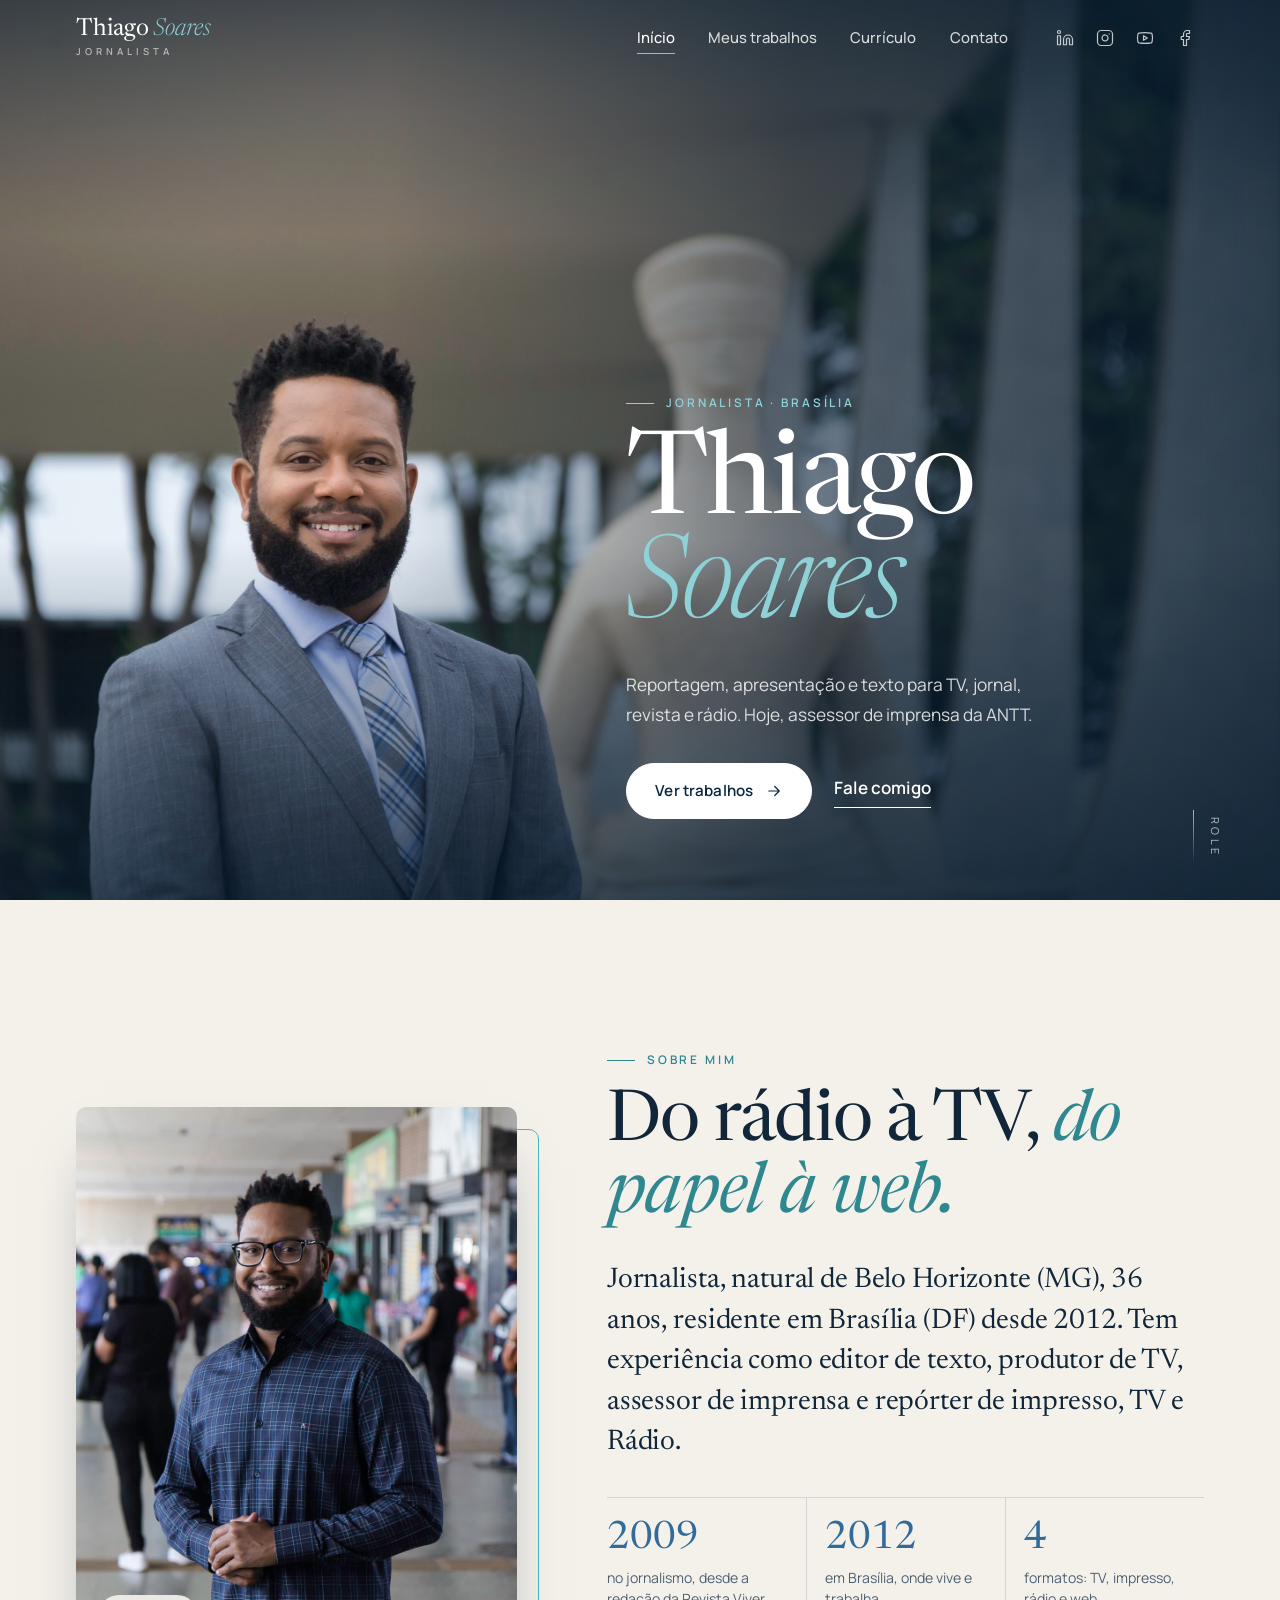
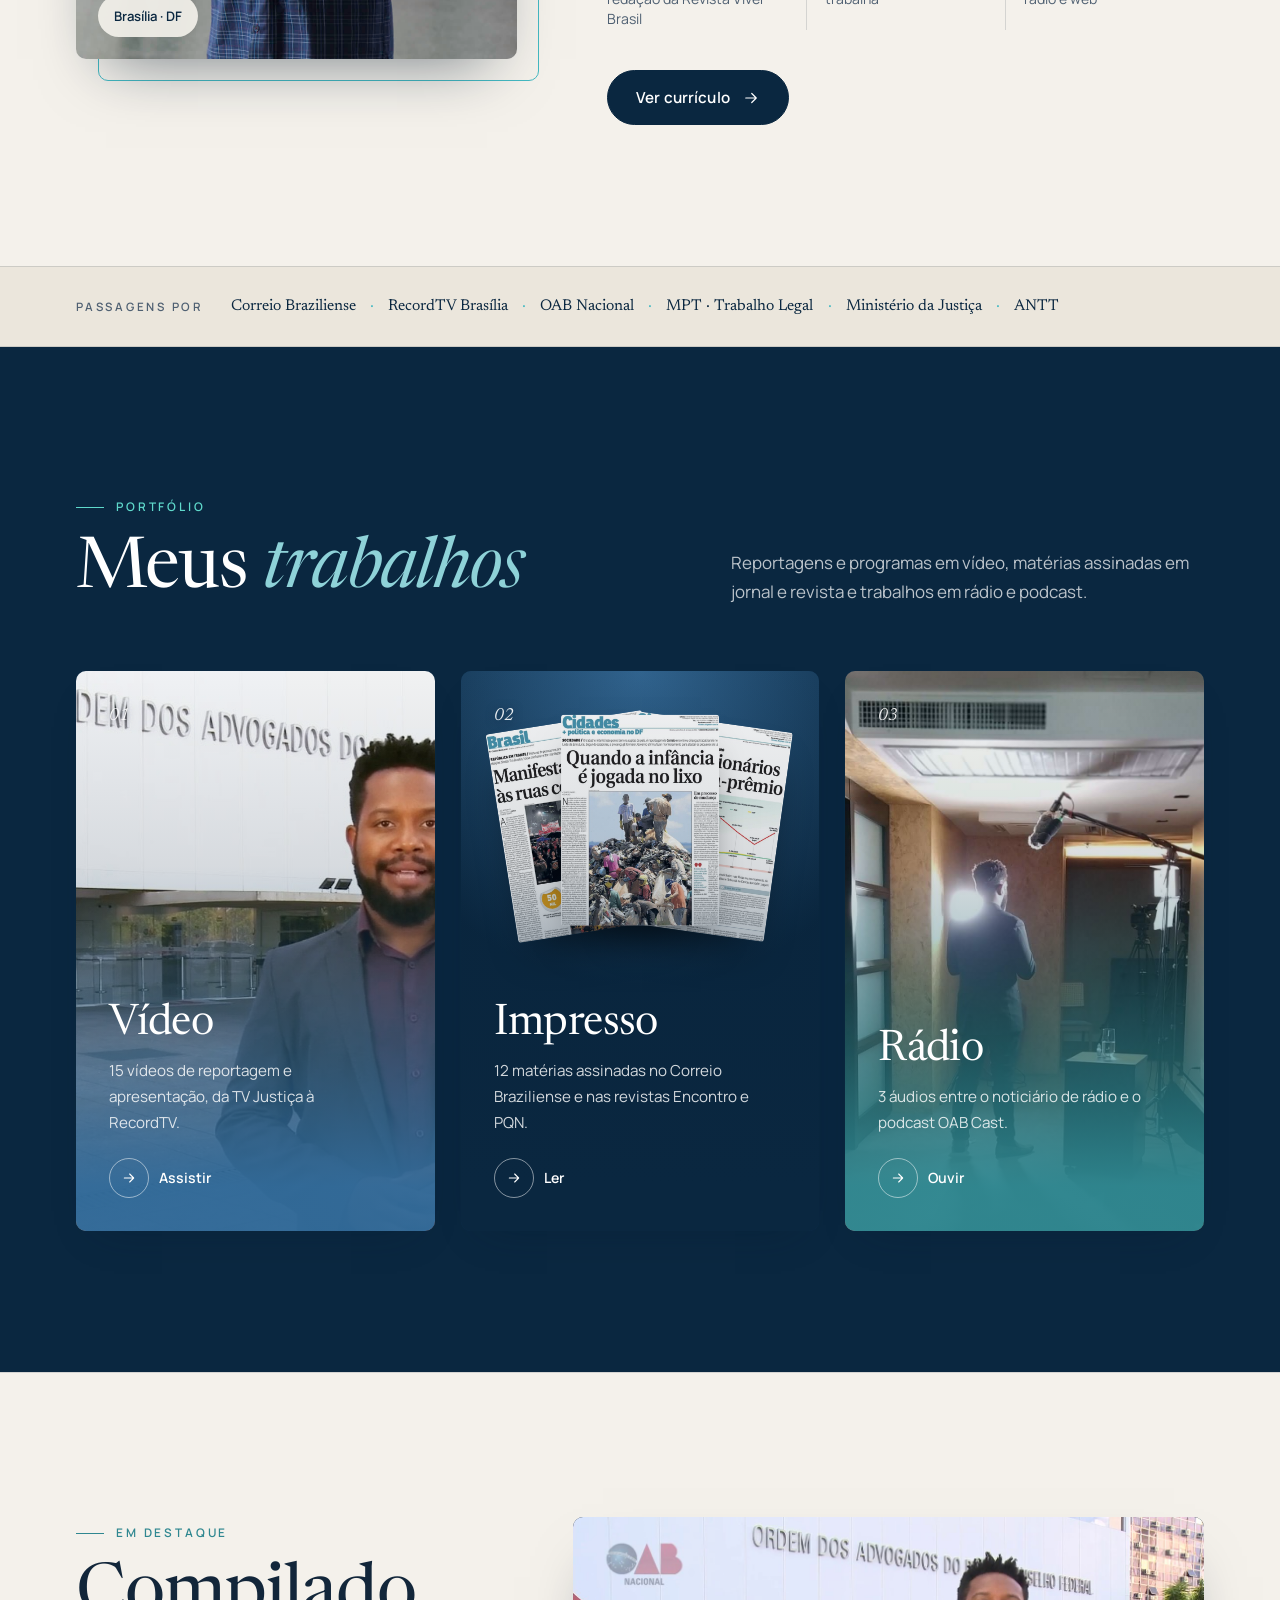
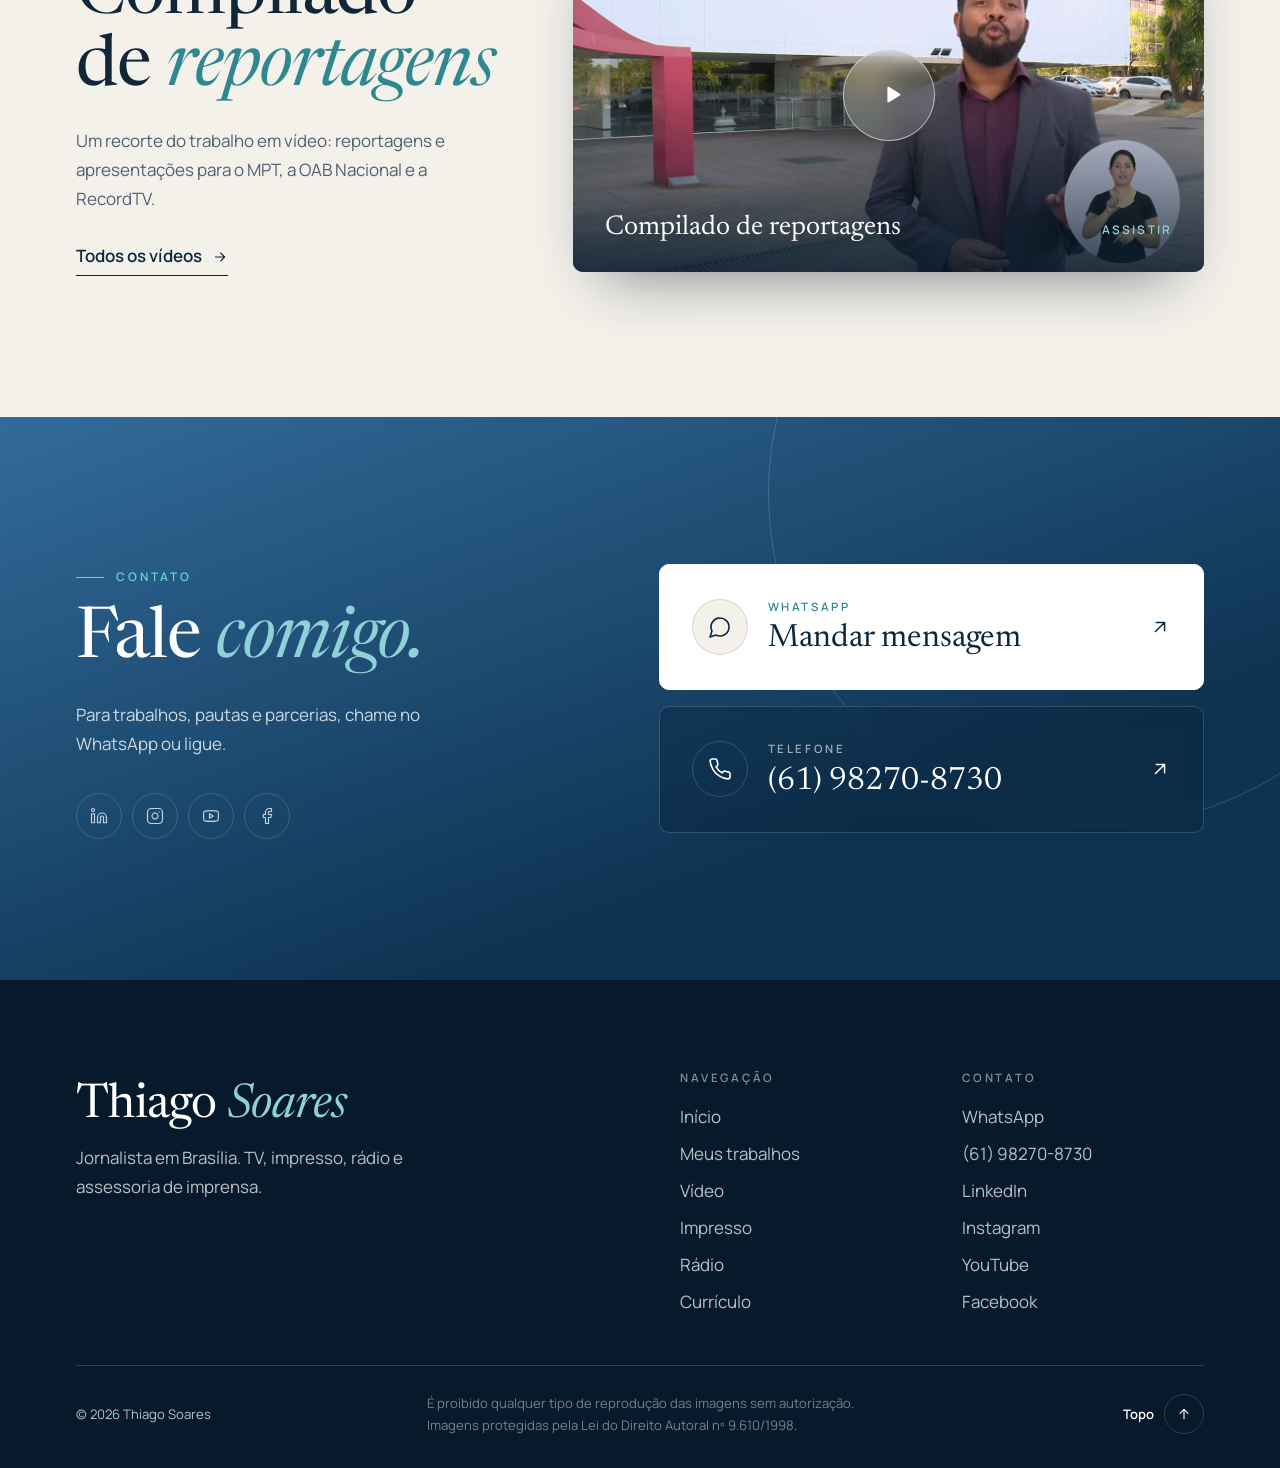
==== commit e828a497: "Fontes unificadas e contato só por WhatsApp e telefone O logo passa a usar a mesma serifada do nome " ====
--- a/index.html
+++ b/index.html
@@ -17,17 +17,17 @@
 <link rel="icon" href="favicon.svg" type="image/svg+xml">
 <link rel="preconnect" href="https://fonts.googleapis.com">
 <link rel="preconnect" href="https://fonts.gstatic.com" crossorigin>
-<link rel="stylesheet" href="https://fonts.googleapis.com/css2?family=Manrope:wght@400;500;600;700&family=Newsreader:ital,opsz,wght@0,6..72,300..600;1,6..72,300..500&family=Syncopate:wght@700&display=swap">
+<link rel="stylesheet" href="https://fonts.googleapis.com/css2?family=Manrope:wght@400;500;600;700&family=Newsreader:ital,opsz,wght@0,6..72,300..600;1,6..72,300..500&display=swap">
 <link rel="stylesheet" href="assets/css/style.css">
 <link rel="preload" as="image" href="assets/img/fotos/hero-1200.jpg" media="(min-width: 901px)" imagesrcset="assets/img/fotos/hero-1200.jpg 1200w, assets/img/fotos/hero-2400.jpg 2400w" imagesizes="100vw">
 <link rel="preload" as="image" href="assets/img/fotos/hero-celular.jpg" media="(max-width: 900px)">
-<script type="application/ld+json">{"@context": "https://schema.org", "@type": "Person", "name": "Thiago Soares", "jobTitle": "Jornalista", "url": "https://luisgustavodebiasi.github.io/thiago-soares/", "email": "mailto:th.soaresrocha@gmail.com", "telephone": "+5561982708730", "image": "https://luisgustavodebiasi.github.io/thiago-soares/assets/img/fotos/retrato-vertical.jpg", "address": {"@type": "PostalAddress", "addressLocality": "Brasília", "addressRegion": "DF", "addressCountry": "BR"}, "alumniOf": "Pontifícia Universidade Católica de Minas Gerais (PUC-Minas)", "sameAs": ["https://www.linkedin.com/in/thiago-soares-brasilia/", "https://www.instagram.com/tsoaresrocha/", "https://www.youtube.com/channel/UCLXPtACKpT0Ekjcs_2wq9fQ", "https://www.facebook.com/tsoaresrocha"]}</script>
+<script type="application/ld+json">{"@context": "https://schema.org", "@type": "Person", "name": "Thiago Soares", "jobTitle": "Jornalista", "url": "https://luisgustavodebiasi.github.io/thiago-soares/", "telephone": "+5561982708730", "image": "https://luisgustavodebiasi.github.io/thiago-soares/assets/img/fotos/retrato-vertical.jpg", "address": {"@type": "PostalAddress", "addressLocality": "Brasília", "addressRegion": "DF", "addressCountry": "BR"}, "alumniOf": "Pontifícia Universidade Católica de Minas Gerais (PUC-Minas)", "sameAs": ["https://www.linkedin.com/in/thiago-soares-brasilia/", "https://www.instagram.com/tsoaresrocha/", "https://www.youtube.com/channel/UCLXPtACKpT0Ekjcs_2wq9fQ", "https://www.facebook.com/tsoaresrocha"]}</script>
 </head>
 <body class="inicio">
 <a class="pular" href="#conteudo">Pular para o conteúdo</a>
 <header class="topo">
   <div class="container">
-    <a class="logo" href="index.html" aria-label="Thiago Soares, página inicial"><strong>THIAGO SOARES</strong><span>Jornalista</span></a>
+    <a class="logo" href="index.html" aria-label="Thiago Soares, página inicial"><strong>Thiago <em>Soares</em></strong><span>Jornalista</span></a>
     <button class="botao-menu" type="button" aria-controls="menu" aria-expanded="false" aria-label="Abrir menu"><svg class="tres" viewBox="0 0 24 24" fill="none" stroke="currentColor" stroke-width="1.6" stroke-linecap="round" stroke-linejoin="round" aria-hidden="true"><path d="M4 8h16M4 16h16"/></svg><svg class="x" viewBox="0 0 24 24" fill="none" stroke="currentColor" stroke-width="1.6" stroke-linecap="round" stroke-linejoin="round" aria-hidden="true"><path d="M18 6 6 18M6 6l12 12"/></svg></button>
     <nav id="menu" class="menu" aria-label="Principal">
       <ul><li><a href="index.html" aria-current="page">Início</a></li><li class="sub"><a href="trabalhos.html">Meus trabalhos</a><ul><li><a href="video.html">Vídeo</a></li><li><a href="impresso.html">Impresso</a></li><li><a href="radio.html">Rádio</a></li></ul></li><li><a href="curriculo.html">Currículo</a></li><li><a href="index.html#contato">Contato</a></li></ul>
@@ -45,7 +45,7 @@
   <div class="container">
     <div class="hero-texto">
       <span class="rotulo">Jornalista · Brasília</span>
-      <h1>Thiago<br><em>Soares</em></h1>
+      <h1>Thiago <br class="quebra"><em>Soares</em></h1>
       <p class="hero-sub">Reportagem, apresentação e texto para TV, jornal, revista e rádio. Hoje, assessor de imprensa da ANTT.</p>
       <div class="hero-acoes">
         <a class="botao claro" href="trabalhos.html">Ver trabalhos <svg viewBox="0 0 24 24" fill="none" stroke="currentColor" stroke-width="1.6" stroke-linecap="round" stroke-linejoin="round" aria-hidden="true"><path d="M5 12h14M13 6l6 6-6 6"/></svg></a>
@@ -137,25 +137,21 @@
     <div class="revela">
       <span class="rotulo">Contato</span>
       <h2 class="titulo">Fale <em>comigo.</em></h2>
-      <p class="texto-contato">Para trabalhos, pautas e parcerias, escolha o canal que preferir.</p>
-      <ul class="canais">
-        <li><a href="tel:+5561982708730"><svg viewBox="0 0 24 24" fill="none" stroke="currentColor" stroke-width="1.6" stroke-linecap="round" stroke-linejoin="round" aria-hidden="true"><path d="M22 16.92v3a2 2 0 0 1-2.18 2 19.8 19.8 0 0 1-8.63-3.07 19.5 19.5 0 0 1-6-6A19.8 19.8 0 0 1 2.12 4.18 2 2 0 0 1 4.11 2h3a2 2 0 0 1 2 1.72c.13.96.36 1.9.7 2.81a2 2 0 0 1-.45 2.11L8.1 9.9a16 16 0 0 0 6 6l1.27-1.27a2 2 0 0 1 2.11-.45c.91.34 1.85.57 2.81.7A2 2 0 0 1 22 16.92z"/></svg><span>(61) 98270-8730</span><small>Telefone</small></a></li>
-        <li><a href="https://wa.me/5561982708730" target="_blank" rel="noopener"><svg viewBox="0 0 24 24" fill="none" stroke="currentColor" stroke-width="1.6" stroke-linecap="round" stroke-linejoin="round" aria-hidden="true"><path d="M7.9 20A9 9 0 1 0 4 16.1L2 22Z"/></svg><span>Mandar mensagem</span><small>WhatsApp</small></a></li>
-        <li><a href="mailto:th.soaresrocha@gmail.com"><svg viewBox="0 0 24 24" fill="none" stroke="currentColor" stroke-width="1.6" stroke-linecap="round" stroke-linejoin="round" aria-hidden="true"><rect x="2" y="4" width="20" height="16" rx="2"/><path d="m22 7-8.97 5.7a1.94 1.94 0 0 1-2.06 0L2 7"/></svg><span>th.soaresrocha@gmail.com</span><small>E-mail</small></a></li>
-      </ul>
+      <p class="texto-contato">Para trabalhos, pautas e parcerias, chame no WhatsApp ou ligue.</p>
       <div class="redes"><a href="https://www.linkedin.com/in/thiago-soares-brasilia/" target="_blank" rel="noopener" aria-label="LinkedIn"><svg viewBox="0 0 24 24" fill="none" stroke="currentColor" stroke-width="1.6" stroke-linecap="round" stroke-linejoin="round" aria-hidden="true"><path d="M16 8a6 6 0 0 1 6 6v7h-4v-7a2 2 0 0 0-4 0v7h-4v-7a6 6 0 0 1 6-6z"/><rect x="2" y="9" width="4" height="12"/><circle cx="4" cy="4" r="2"/></svg></a><a href="https://www.instagram.com/tsoaresrocha/" target="_blank" rel="noopener" aria-label="Instagram"><svg viewBox="0 0 24 24" fill="none" stroke="currentColor" stroke-width="1.6" stroke-linecap="round" stroke-linejoin="round" aria-hidden="true"><rect x="2" y="2" width="20" height="20" rx="5"/><path d="M16 11.37A4 4 0 1 1 12.63 8 4 4 0 0 1 16 11.37z"/><path d="M17.5 6.5h.01"/></svg></a><a href="https://www.youtube.com/channel/UCLXPtACKpT0Ekjcs_2wq9fQ" target="_blank" rel="noopener" aria-label="YouTube"><svg viewBox="0 0 24 24" fill="none" stroke="currentColor" stroke-width="1.6" stroke-linecap="round" stroke-linejoin="round" aria-hidden="true"><path d="M2.5 17a24.1 24.1 0 0 1 0-10 2 2 0 0 1 1.4-1.4 49.6 49.6 0 0 1 16.2 0A2 2 0 0 1 21.5 7a24.1 24.1 0 0 1 0 10 2 2 0 0 1-1.4 1.4 49.6 49.6 0 0 1-16.2 0A2 2 0 0 1 2.5 17"/><path d="m10 15 5-3-5-3z"/></svg></a><a href="https://www.facebook.com/tsoaresrocha" target="_blank" rel="noopener" aria-label="Facebook"><svg viewBox="0 0 24 24" fill="none" stroke="currentColor" stroke-width="1.6" stroke-linecap="round" stroke-linejoin="round" aria-hidden="true"><path d="M18 2h-3a5 5 0 0 0-5 5v3H7v4h3v8h4v-8h3l1-4h-4V7a1 1 0 0 1 1-1h3z"/></svg></a></div>
     </div>
-    <form class="formulario revela" data-contato data-para="th.soaresrocha@gmail.com" data-endpoint="" novalidate>
-      <h3>Mande uma mensagem</h3>
-      <label class="campo"><input name="nome" type="text" placeholder=" " autocomplete="name" required><span>Nome</span></label>
-      <label class="campo"><input name="email" type="email" placeholder=" " autocomplete="email" required><span>E-mail</span></label>
-      <label class="campo"><input name="telefone" type="tel" placeholder=" " autocomplete="tel"><span>Telefone (opcional)</span></label>
-      <label class="campo"><textarea name="mensagem" placeholder=" " required></textarea><span>Mensagem</span></label>
-      <div class="rodape-form">
-        <p class="status" role="status" aria-live="polite"></p>
-        <button class="botao claro" type="submit">Enviar <svg viewBox="0 0 24 24" fill="none" stroke="currentColor" stroke-width="1.6" stroke-linecap="round" stroke-linejoin="round" aria-hidden="true"><path d="M5 12h14M13 6l6 6-6 6"/></svg></button>
-      </div>
-    </form>
+    <div class="contato-opcoes revela">
+      <a class="opcao destaque" href="https://wa.me/5561982708730" target="_blank" rel="noopener">
+        <span class="opcao-icone"><svg viewBox="0 0 24 24" fill="none" stroke="currentColor" stroke-width="1.6" stroke-linecap="round" stroke-linejoin="round" aria-hidden="true"><path d="M7.9 20A9 9 0 1 0 4 16.1L2 22Z"/></svg></span>
+        <span class="opcao-texto"><small>WhatsApp</small><strong>Mandar mensagem</strong></span>
+        <span class="opcao-seta"><svg viewBox="0 0 24 24" fill="none" stroke="currentColor" stroke-width="1.6" stroke-linecap="round" stroke-linejoin="round" aria-hidden="true"><path d="M7 17 17 7M8 7h9v9"/></svg></span>
+      </a>
+      <a class="opcao" href="tel:+5561982708730">
+        <span class="opcao-icone"><svg viewBox="0 0 24 24" fill="none" stroke="currentColor" stroke-width="1.6" stroke-linecap="round" stroke-linejoin="round" aria-hidden="true"><path d="M22 16.92v3a2 2 0 0 1-2.18 2 19.8 19.8 0 0 1-8.63-3.07 19.5 19.5 0 0 1-6-6A19.8 19.8 0 0 1 2.12 4.18 2 2 0 0 1 4.11 2h3a2 2 0 0 1 2 1.72c.13.96.36 1.9.7 2.81a2 2 0 0 1-.45 2.11L8.1 9.9a16 16 0 0 0 6 6l1.27-1.27a2 2 0 0 1 2.11-.45c.91.34 1.85.57 2.81.7A2 2 0 0 1 22 16.92z"/></svg></span>
+        <span class="opcao-texto"><small>Telefone</small><strong>(61) 98270-8730</strong></span>
+        <span class="opcao-seta"><svg viewBox="0 0 24 24" fill="none" stroke="currentColor" stroke-width="1.6" stroke-linecap="round" stroke-linejoin="round" aria-hidden="true"><path d="M7 17 17 7M8 7h9v9"/></svg></span>
+      </a>
+    </div>
   </div>
 </section>
 </main>
@@ -167,7 +163,7 @@
         <p>Jornalista em Brasília. TV, impresso, rádio e assessoria de imprensa.</p>
       </div>
       <div><h2>Navegação</h2><ul><li><a href="index.html">Início</a></li><li><a href="trabalhos.html">Meus trabalhos</a></li><li><a href="video.html">Vídeo</a></li><li><a href="impresso.html">Impresso</a></li><li><a href="radio.html">Rádio</a></li><li><a href="curriculo.html">Currículo</a></li></ul></div>
-      <div><h2>Contato</h2><ul><li><a href="mailto:th.soaresrocha@gmail.com">E-mail</a></li><li><a href="https://wa.me/5561982708730" target="_blank" rel="noopener">WhatsApp</a></li><li><a href="https://www.linkedin.com/in/thiago-soares-brasilia/" target="_blank" rel="noopener">LinkedIn</a></li><li><a href="https://www.instagram.com/tsoaresrocha/" target="_blank" rel="noopener">Instagram</a></li><li><a href="https://www.youtube.com/channel/UCLXPtACKpT0Ekjcs_2wq9fQ" target="_blank" rel="noopener">YouTube</a></li><li><a href="https://www.facebook.com/tsoaresrocha" target="_blank" rel="noopener">Facebook</a></li></ul></div>
+      <div><h2>Contato</h2><ul><li><a href="https://wa.me/5561982708730" target="_blank" rel="noopener">WhatsApp</a></li><li><a href="tel:+5561982708730">(61) 98270-8730</a></li><li><a href="https://www.linkedin.com/in/thiago-soares-brasilia/" target="_blank" rel="noopener">LinkedIn</a></li><li><a href="https://www.instagram.com/tsoaresrocha/" target="_blank" rel="noopener">Instagram</a></li><li><a href="https://www.youtube.com/channel/UCLXPtACKpT0Ekjcs_2wq9fQ" target="_blank" rel="noopener">YouTube</a></li><li><a href="https://www.facebook.com/tsoaresrocha" target="_blank" rel="noopener">Facebook</a></li></ul></div>
     </div>
     <div class="rodape-base">
       <p>© 2026 Thiago Soares</p>
--- a/assets/css/style.css
+++ b/assets/css/style.css
@@ -27,7 +27,6 @@
 
   --serif: "Newsreader", "Iowan Old Style", "Georgia", serif;
   --sans: "Manrope", "Avenir Next", "Segoe UI", system-ui, sans-serif;
-  --marca: "Syncopate", "Manrope", sans-serif;
 
   --largura: 1240px;
   --gutter: clamp(18px, 4.5vw, 56px);
@@ -128,8 +127,9 @@
 .inicio main { padding-top: 0; }
 
 .logo { display: flex; flex-direction: column; gap: 6px; text-decoration: none; line-height: 1; }
-.logo strong { font-family: var(--marca); font-weight: 700; font-size: 0.92rem; letter-spacing: 0.24em; }
-.logo span { font-size: 0.6rem; font-weight: 600; letter-spacing: 0.52em; text-transform: uppercase; color: var(--agua-300); }
+.logo strong { font-family: var(--serif); font-weight: 400; font-size: 1.5rem; letter-spacing: -0.01em; line-height: 0.95; font-variation-settings: "opsz" 48; }
+.logo strong em { font-style: italic; font-weight: 300; color: var(--agua-300); }
+.logo span { font-size: 0.6rem; font-weight: 600; letter-spacing: 0.42em; text-transform: uppercase; color: rgba(255, 255, 255, 0.6); }
 
 .menu { display: flex; align-items: center; gap: clamp(20px, 3vw, 44px); }
 .menu > ul { list-style: none; margin: 0; padding: 0; display: flex; align-items: center; gap: clamp(18px, 2.6vw, 36px); }
@@ -217,7 +217,8 @@
   .hero picture { bottom: auto; height: 64%; }
   .hero picture img { height: 100%; object-position: 58% 72%; }
   .hero::after { background: linear-gradient(180deg, rgba(6, 26, 44, 0.55) 0%, rgba(6, 26, 44, 0) 16%, rgba(6, 26, 44, 0) 40%, var(--marinho-950) 64%); }
-  .hero h1 { font-size: clamp(3.4rem, 16vw, 5.6rem); }
+  .hero h1 { font-size: clamp(2.5rem, 12.6vw, 4.6rem); white-space: nowrap; }
+  .hero h1 .quebra { display: none; }
   .hero-sub { margin: 20px 0 28px; }
   .hero .container { grid-template-columns: 1fr; }
   .hero-texto { grid-column: 1; }
@@ -255,12 +256,14 @@
 .passagens { border-block: 1px solid var(--filete); background: var(--papel-2); overflow: hidden; }
 .passagens .container { display: flex; align-items: center; gap: 28px; padding-block: 26px; }
 .passagens h2 { flex: none; font-family: var(--sans); font-size: 0.72rem; font-weight: 600; letter-spacing: 0.24em; text-transform: uppercase; color: var(--tinta-suave); }
-.passagens ul { list-style: none; margin: 0; padding: 0; display: flex; flex-wrap: wrap; gap: 6px 0; }
-.passagens li { font-family: var(--serif); font-size: clamp(1.05rem, 1.6vw, 1.3rem); color: var(--marinho-900); }
-.passagens li + li::before { content: "·"; margin: 0 16px; color: var(--agua-500); }
-@media (max-width: 760px) {
+.passagens ul { list-style: none; margin: 0; padding: 0; display: flex; flex-wrap: nowrap; gap: 0; min-width: 0; }
+.passagens li { flex: none; white-space: nowrap; font-family: var(--serif); font-size: clamp(0.98rem, 1.22vw, 1.2rem); color: var(--marinho-900); }
+.passagens li + li::before { content: "·"; margin: 0 clamp(10px, 1.1vw, 16px); color: var(--agua-500); }
+@media (max-width: 1100px) {
   .passagens .container { flex-direction: column; align-items: flex-start; gap: 12px; }
-  .passagens ul { gap: 4px 20px; }
+}
+@media (max-width: 900px) {
+  .passagens ul { flex-wrap: wrap; gap: 4px 20px; }
   .passagens li + li::before { display: none; }
 }
 
@@ -336,34 +339,30 @@
 .contato-grade { position: relative; display: grid; grid-template-columns: minmax(0, 0.95fr) minmax(0, 1.05fr); gap: clamp(48px, 7vw, 110px); }
 .contato .titulo { margin: 18px 0 24px; }
 .contato .texto-contato { color: rgba(255, 255, 255, 0.78); max-width: 38ch; }
-.canais { list-style: none; margin: 36px 0 30px; padding: 0; border-top: 1px solid var(--filete-claro); }
-.canais li { border-bottom: 1px solid var(--filete-claro); }
-.canais a { display: grid; grid-template-columns: 24px minmax(0, 1fr) auto; align-items: center; gap: 16px; padding: 18px 0; text-decoration: none; overflow-wrap: anywhere; transition: padding var(--t), color var(--t); }
-.canais a:hover { padding-left: 8px; color: var(--agua-300); }
-.canais svg { width: 20px; height: 20px; }
-.canais small { font-size: 0.7rem; font-weight: 600; letter-spacing: 0.18em; text-transform: uppercase; color: rgba(255, 255, 255, 0.55); }
-.contato .redes { gap: 10px; }
-.contato .redes a { width: 44px; height: 44px; border: 1px solid var(--filete-claro); }
-
-.formulario { display: grid; gap: 8px; align-content: start; padding: clamp(26px, 3.6vw, 44px); border-radius: var(--raio); background: rgba(6, 26, 44, 0.32); border: 1px solid var(--filete-claro); -webkit-backdrop-filter: blur(10px); backdrop-filter: blur(10px); }
-.formulario h3 { font-family: var(--serif); font-weight: 400; font-size: 1.6rem; margin-bottom: 4px; }
-.campo { position: relative; display: block; }
-.campo input, .campo textarea {
-  width: 100%; border: 0; border-bottom: 1px solid rgba(255, 255, 255, 0.3); border-radius: 0; background: transparent;
-  color: var(--branco); font: inherit; font-size: 1.02rem; padding: 26px 0 10px; transition: border-color var(--t);
-}
-.campo textarea { min-height: 130px; resize: vertical; display: block; }
-.campo span { position: absolute; left: 0; top: 24px; color: rgba(255, 255, 255, 0.62); pointer-events: none; transition: transform var(--t), color var(--t); transform-origin: left top; }
-.campo input::placeholder, .campo textarea::placeholder { color: transparent; }
-.campo input:focus, .campo textarea:focus { outline: none; border-color: var(--destaque); }
-.campo input:focus + span, .campo input:not(:placeholder-shown) + span,
-.campo textarea:focus + span, .campo textarea:not(:placeholder-shown) + span { transform: translateY(-20px) scale(0.78); color: var(--agua-300); }
-.formulario .rodape-form { display: flex; flex-wrap: wrap; align-items: center; justify-content: space-between; gap: 14px; margin-top: 22px; }
-.formulario .status { margin: 0; font-size: 0.9rem; font-weight: 600; color: var(--agua-300); min-height: 1.4em; flex: 1 1 200px; }
-@media (max-width: 900px) {
-  .contato-grade { grid-template-columns: 1fr; }
-  .formulario .botao { width: 100%; }
-}
+.contato .redes { gap: 10px; margin-top: 34px; }
+.contato .redes a { width: 46px; height: 46px; border: 1px solid var(--filete-claro); }
+.contato-grade { align-items: center; }
+.contato-opcoes { display: grid; gap: 16px; }
+.opcao {
+  display: grid; grid-template-columns: auto minmax(0, 1fr) auto; align-items: center; gap: 20px;
+  padding: clamp(22px, 3vw, 32px); border-radius: var(--raio); text-decoration: none;
+  border: 1px solid var(--filete-claro); background: rgba(6, 26, 44, 0.28);
+  -webkit-backdrop-filter: blur(10px); backdrop-filter: blur(10px);
+  transition: transform var(--t), background var(--t), border-color var(--t), color var(--t);
+}
+.opcao:hover { transform: translateY(-3px); background: rgba(6, 26, 44, 0.45); border-color: rgba(255, 255, 255, 0.32); }
+.opcao-icone { display: grid; place-items: center; width: 56px; height: 56px; border-radius: 50%; border: 1px solid var(--filete-claro); }
+.opcao-icone svg { width: 24px; height: 24px; }
+.opcao-texto small { display: block; font-size: 0.72rem; font-weight: 600; letter-spacing: 0.22em; text-transform: uppercase; color: rgba(255, 255, 255, 0.6); }
+.opcao-texto strong { display: block; margin-top: 4px; font-family: var(--serif); font-weight: 400; font-size: clamp(1.45rem, 2.6vw, 2rem); line-height: 1.15; overflow-wrap: anywhere; }
+.opcao-seta svg { width: 22px; height: 22px; transition: transform var(--t); }
+.opcao:hover .opcao-seta svg { transform: translate(3px, -3px); }
+.opcao.destaque { background: var(--branco); border-color: var(--branco); color: var(--marinho-900); }
+.opcao.destaque:hover { background: var(--destaque); border-color: var(--destaque); }
+.opcao.destaque .opcao-icone { border-color: var(--filete); background: var(--papel); }
+.opcao.destaque .opcao-texto small { color: var(--agua-700); }
+@media (max-width: 900px) { .contato-grade { grid-template-columns: 1fr; } }
+@media (max-width: 420px) { .opcao { gap: 14px; } .opcao-icone { width: 46px; height: 46px; } }
 
 /* ---------- rodapé ---------- */
 .rodape { background: var(--marinho-950); color: rgba(255, 255, 255, 0.72); padding: clamp(56px, 7vw, 88px) 0 32px; }
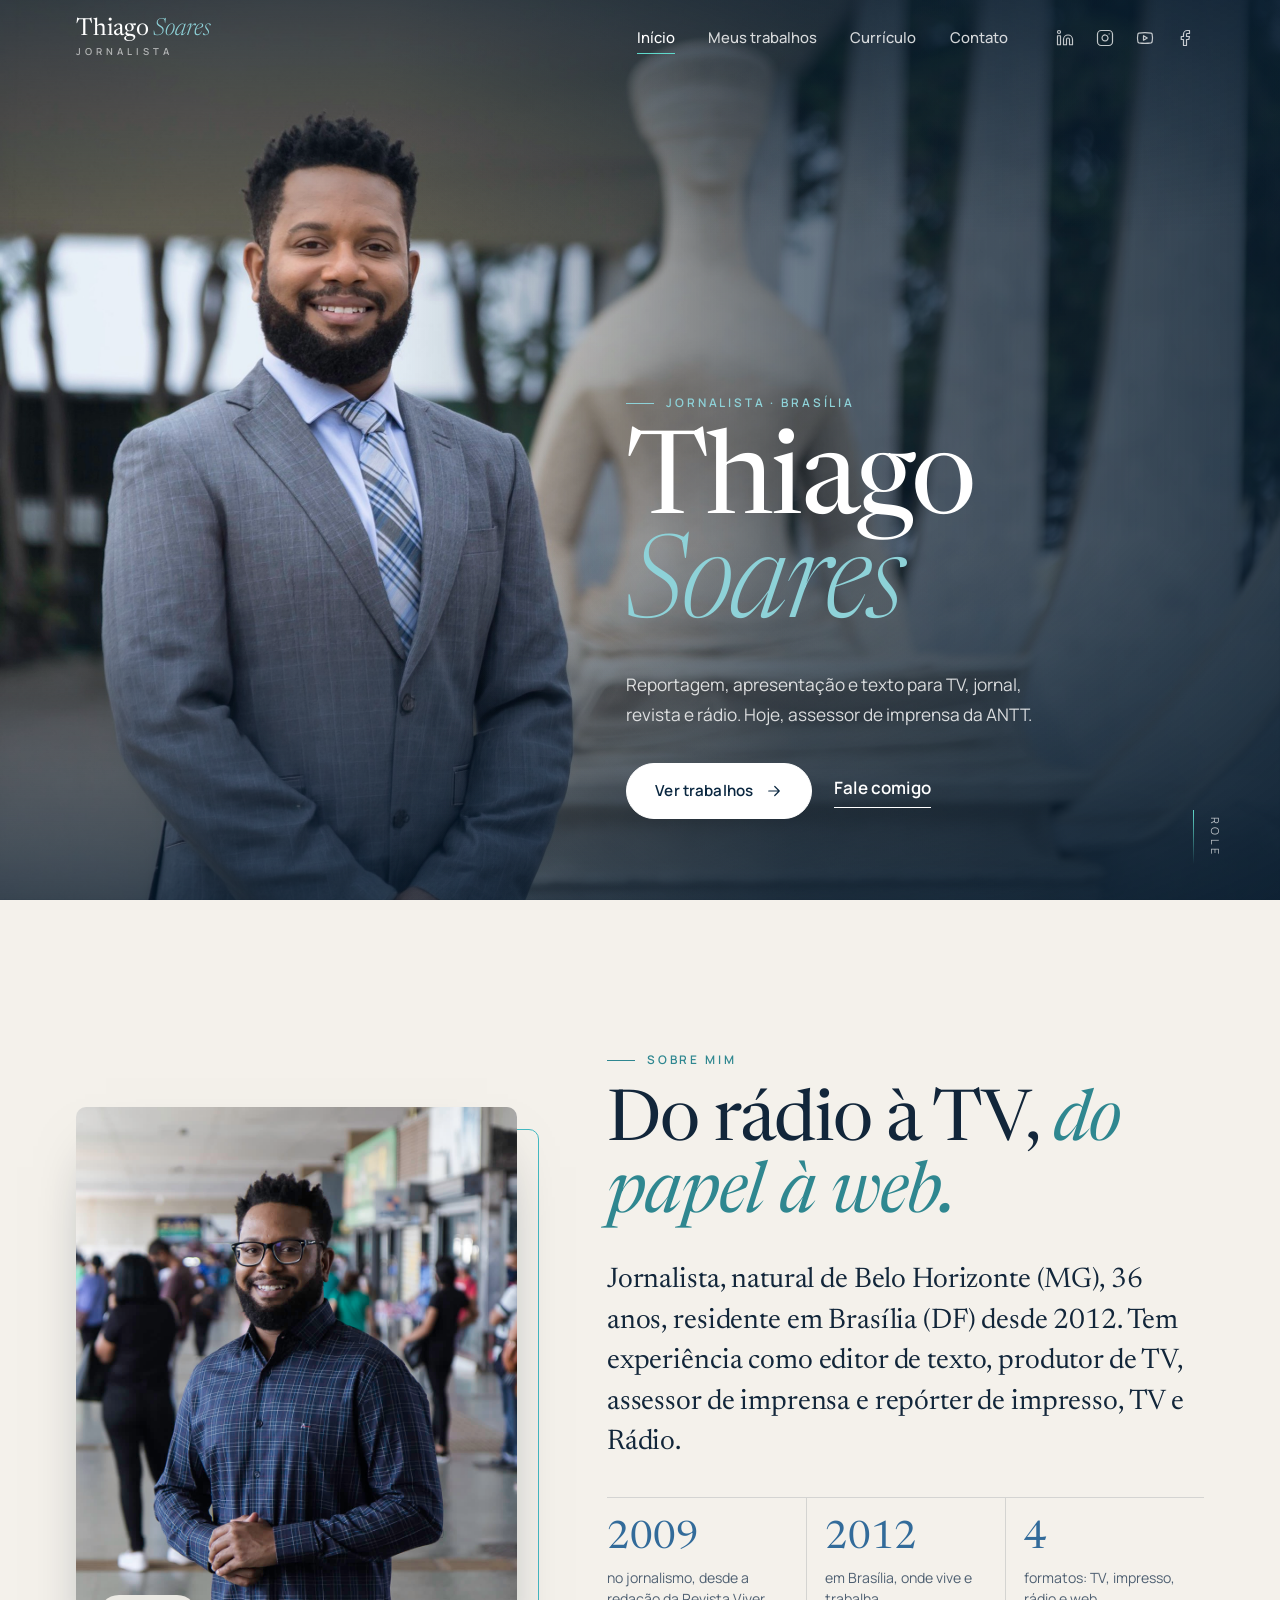
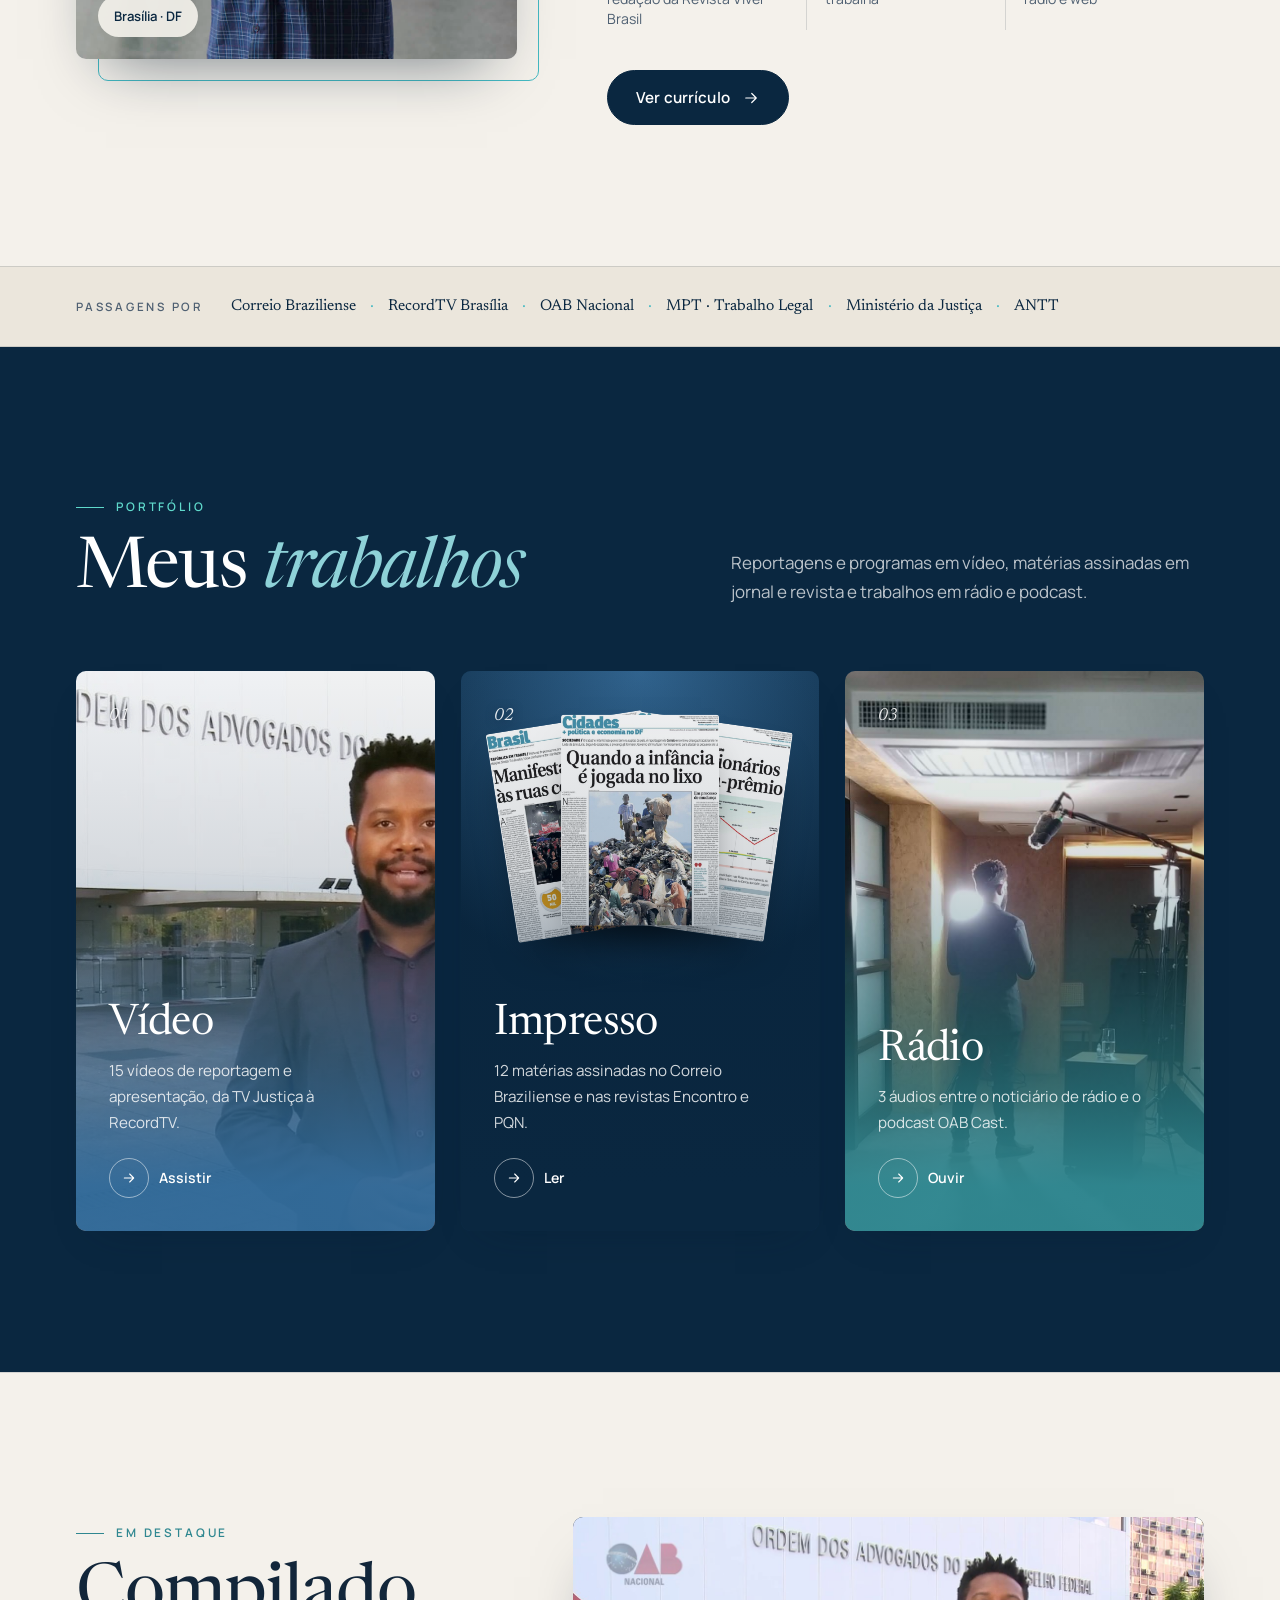
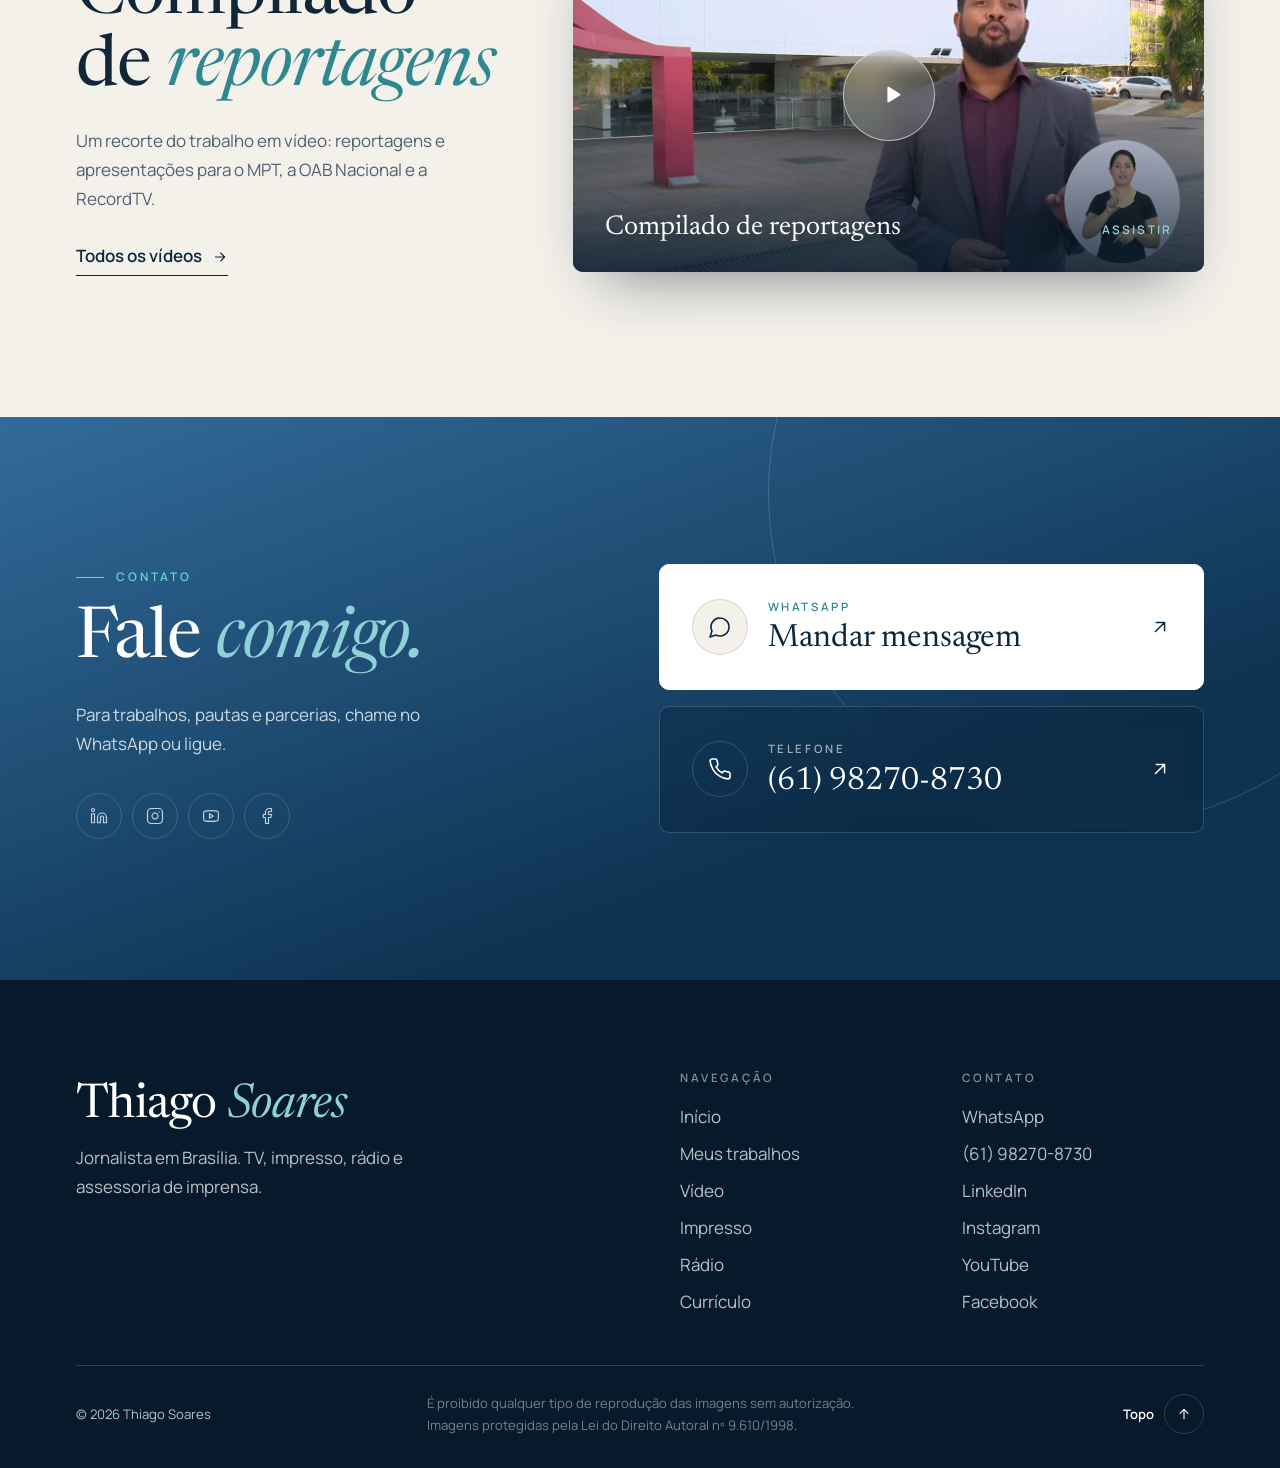
==== commit ffafc112: "Imagem de compartilhamento nova para WhatsApp e redes Arte de 1200x630 no visual do site (foto edita" ====
--- a/index.html
+++ b/index.html
@@ -10,7 +10,13 @@
 <meta property="og:locale" content="pt_BR">
 <meta property="og:title" content="Thiago Soares | Jornalista em Brasília">
 <meta property="og:description" content="Thiago Soares, jornalista em Brasília. Reportagem e apresentação em TV, texto para jornal e revista, rádio e assessoria de imprensa.">
-<meta property="og:image" content="https://luisgustavodebiasi.github.io/thiago-soares/assets/img/og.jpg">
+<meta property="og:site_name" content="Thiago Soares · Jornalista">
+<meta property="og:image" content="https://luisgustavodebiasi.github.io/thiago-soares/assets/img/og-thiago-soares.jpg">
+<meta property="og:image:type" content="image/jpeg">
+<meta property="og:image:width" content="1200">
+<meta property="og:image:height" content="630">
+<meta property="og:image:alt" content="Thiago Soares, jornalista em Brasília, de terno, ao lado do nome e das áreas Vídeo, Impresso e Rádio">
+<meta name="twitter:image" content="https://luisgustavodebiasi.github.io/thiago-soares/assets/img/og-thiago-soares.jpg">
 <meta property="og:url" content="https://luisgustavodebiasi.github.io/thiago-soares/">
 <link rel="canonical" href="https://luisgustavodebiasi.github.io/thiago-soares/">
 <meta name="twitter:card" content="summary_large_image">
--- a/assets/css/style.css
+++ b/assets/css/style.css
@@ -190,7 +190,7 @@
   color: var(--branco); background: var(--marinho-950);
 }
 .hero picture, .hero picture img { position: absolute; inset: 0; width: 100%; height: 100%; }
-.hero picture img { object-fit: cover; object-position: 30% 35%; z-index: -2; animation: aproxima 16s var(--curva) both; }
+.hero picture img { object-fit: cover; object-position: 30% 22%; z-index: -2; animation: aproxima 16s var(--curva) both; }
 .hero::after {
   content: ""; position: absolute; inset: 0; z-index: -1;
   background:
@@ -215,7 +215,7 @@
 @keyframes desce { 0% { transform: scaleY(0); transform-origin: top; } 50% { transform: scaleY(1); transform-origin: top; } 51% { transform-origin: bottom; } 100% { transform: scaleY(0); transform-origin: bottom; } }
 @media (max-width: 900px) {
   .hero picture { bottom: auto; height: 64%; }
-  .hero picture img { height: 100%; object-position: 58% 72%; }
+  .hero picture img { height: 100%; object-position: 46% 25%; }
   .hero::after { background: linear-gradient(180deg, rgba(6, 26, 44, 0.55) 0%, rgba(6, 26, 44, 0) 16%, rgba(6, 26, 44, 0) 40%, var(--marinho-950) 64%); }
   .hero h1 { font-size: clamp(2.5rem, 12.6vw, 4.6rem); white-space: nowrap; }
   .hero h1 .quebra { display: none; }
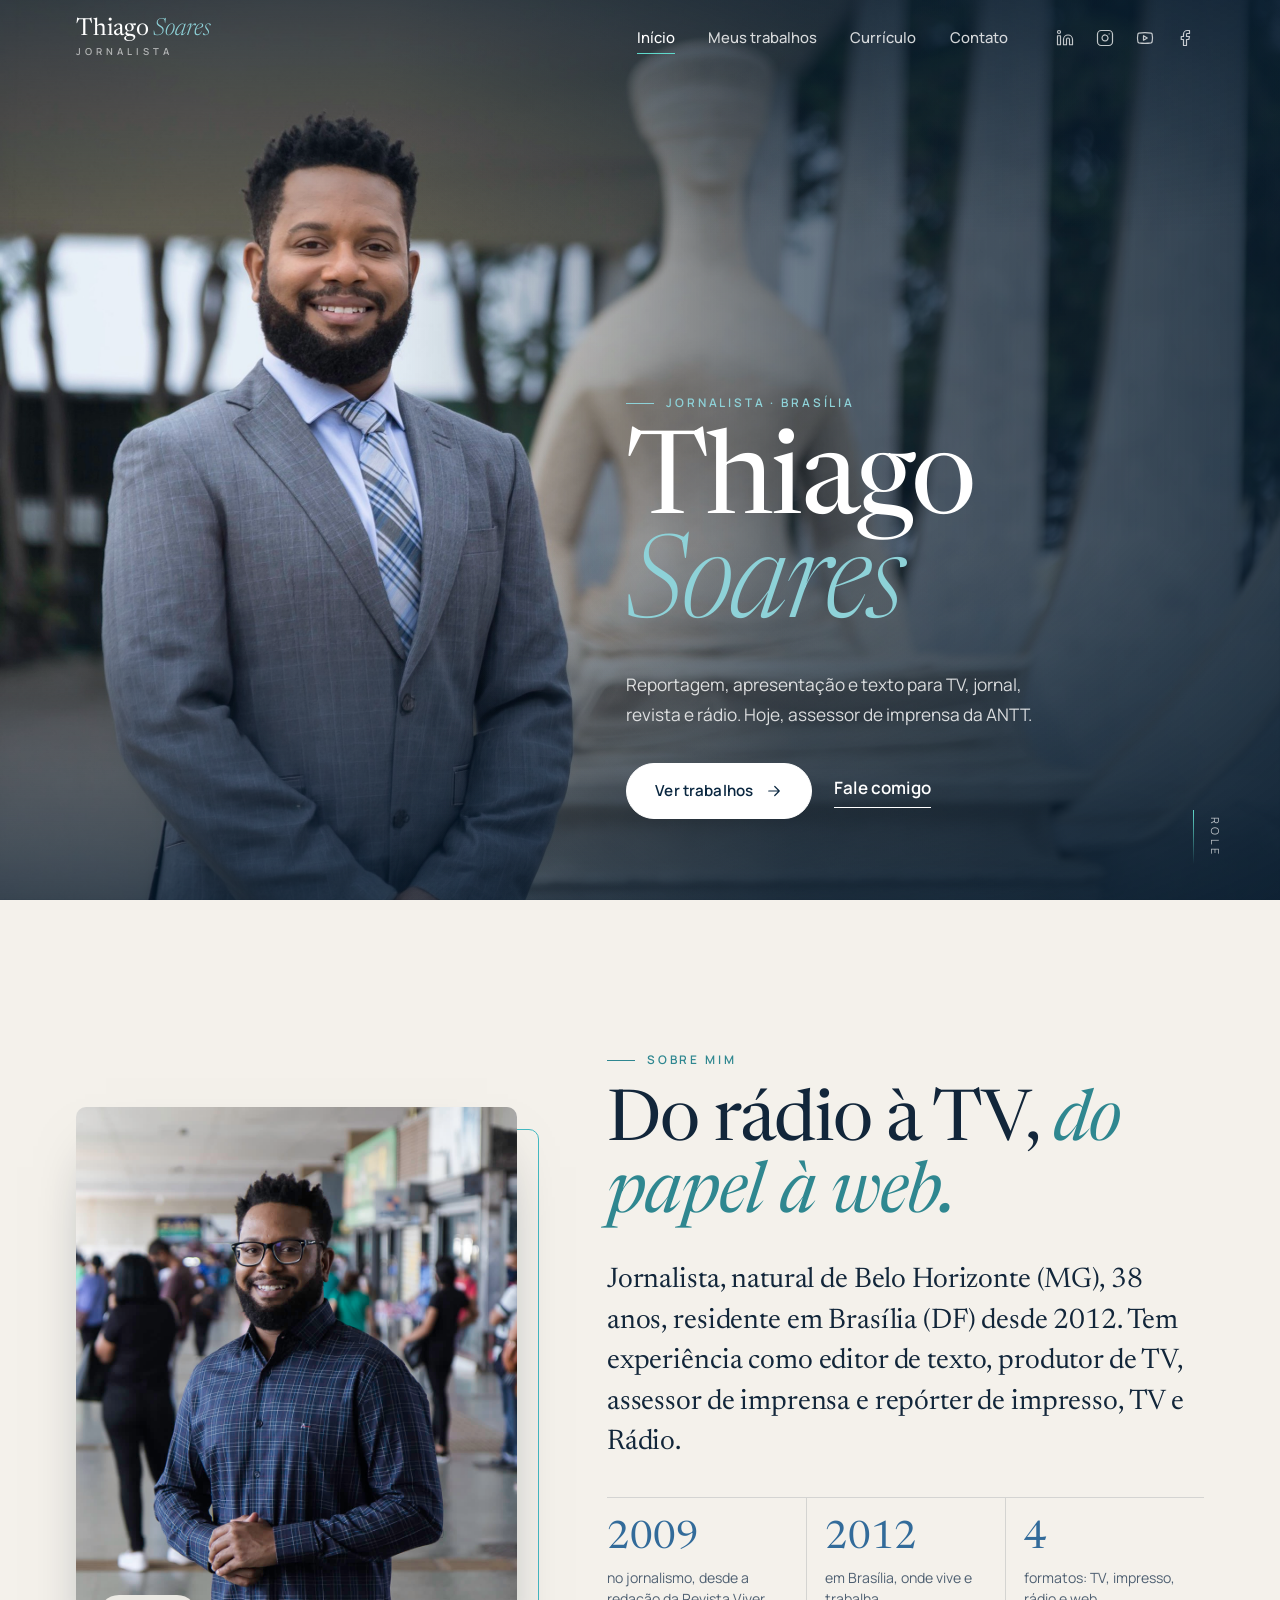
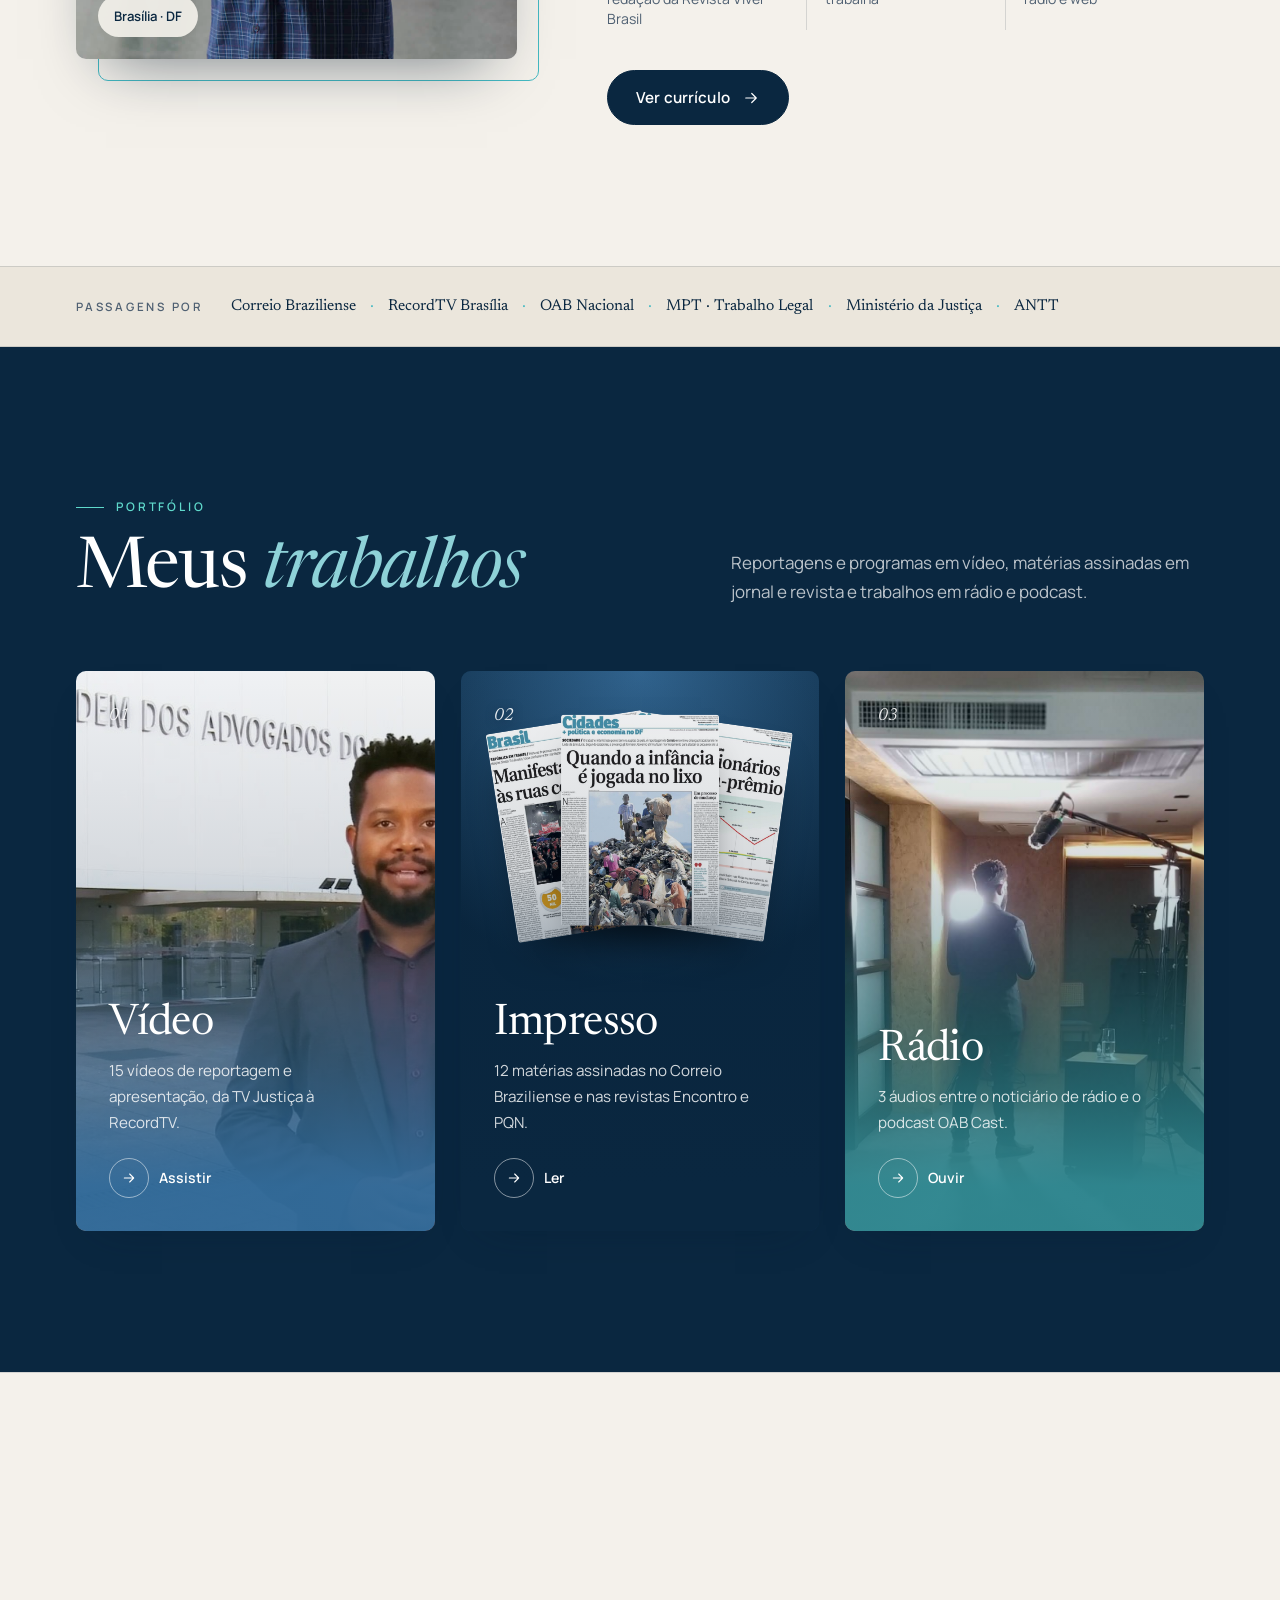
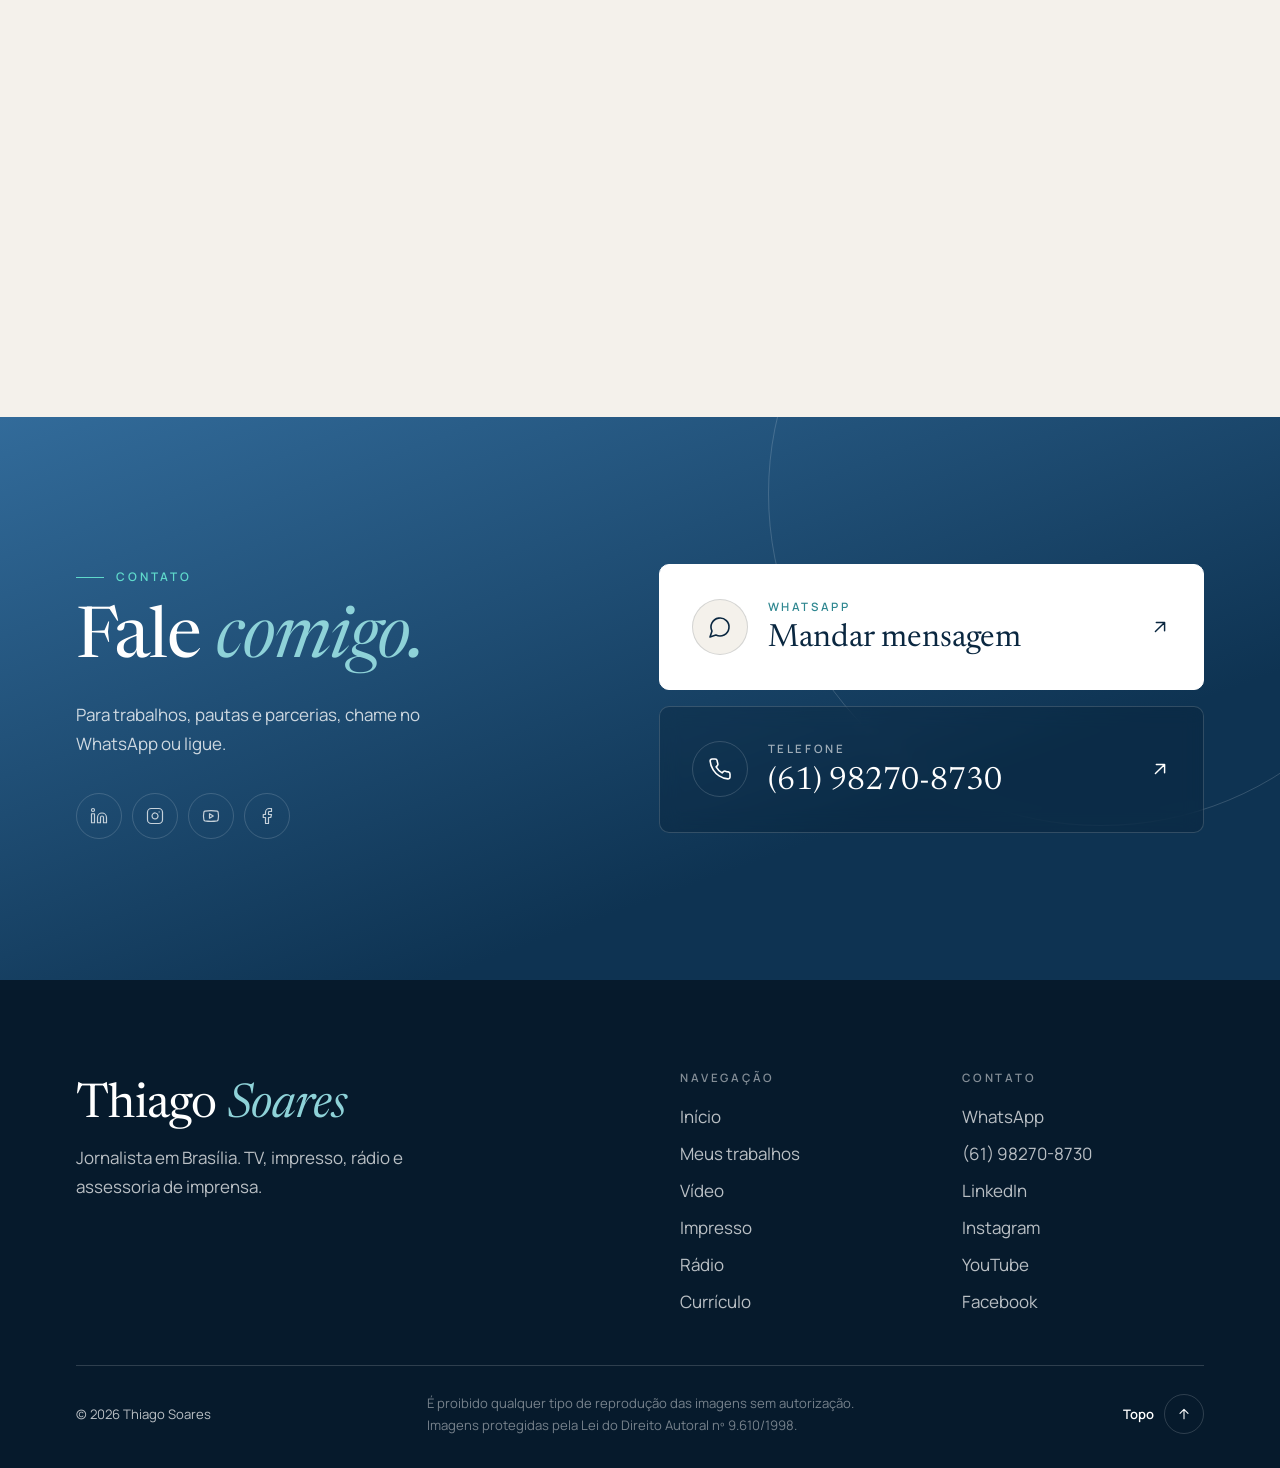
==== commit c0c6a9c6: "Idade do Thiago atualizada (nascido em 1988) A idade sai de site.nascimento no dados.json: o HTML já" ====
--- a/index.html
+++ b/index.html
@@ -71,7 +71,7 @@
     <div class="sobre-texto revela">
       <span class="rotulo">Sobre mim</span>
       <h2 class="titulo">Do rádio à TV, <em>do papel à web.</em></h2>
-      <p class="lead">Jornalista, natural de Belo Horizonte (MG), 36 anos, residente em Brasília (DF) desde 2012. Tem experiência como editor de texto, produtor de TV, assessor de imprensa e repórter de impresso, TV e Rádio.</p>
+      <p class="lead">Jornalista, natural de Belo Horizonte (MG), <span data-nascimento="1988">38</span> anos, residente em Brasília (DF) desde 2012. Tem experiência como editor de texto, produtor de TV, assessor de imprensa e repórter de impresso, TV e Rádio.</p>
       <dl class="fatos">
         <div><dt>2009</dt><dd>no jornalismo, desde a redação da Revista Viver Brasil</dd></div>
         <div><dt>2012</dt><dd>em Brasília, onde vive e trabalha</dd></div>
